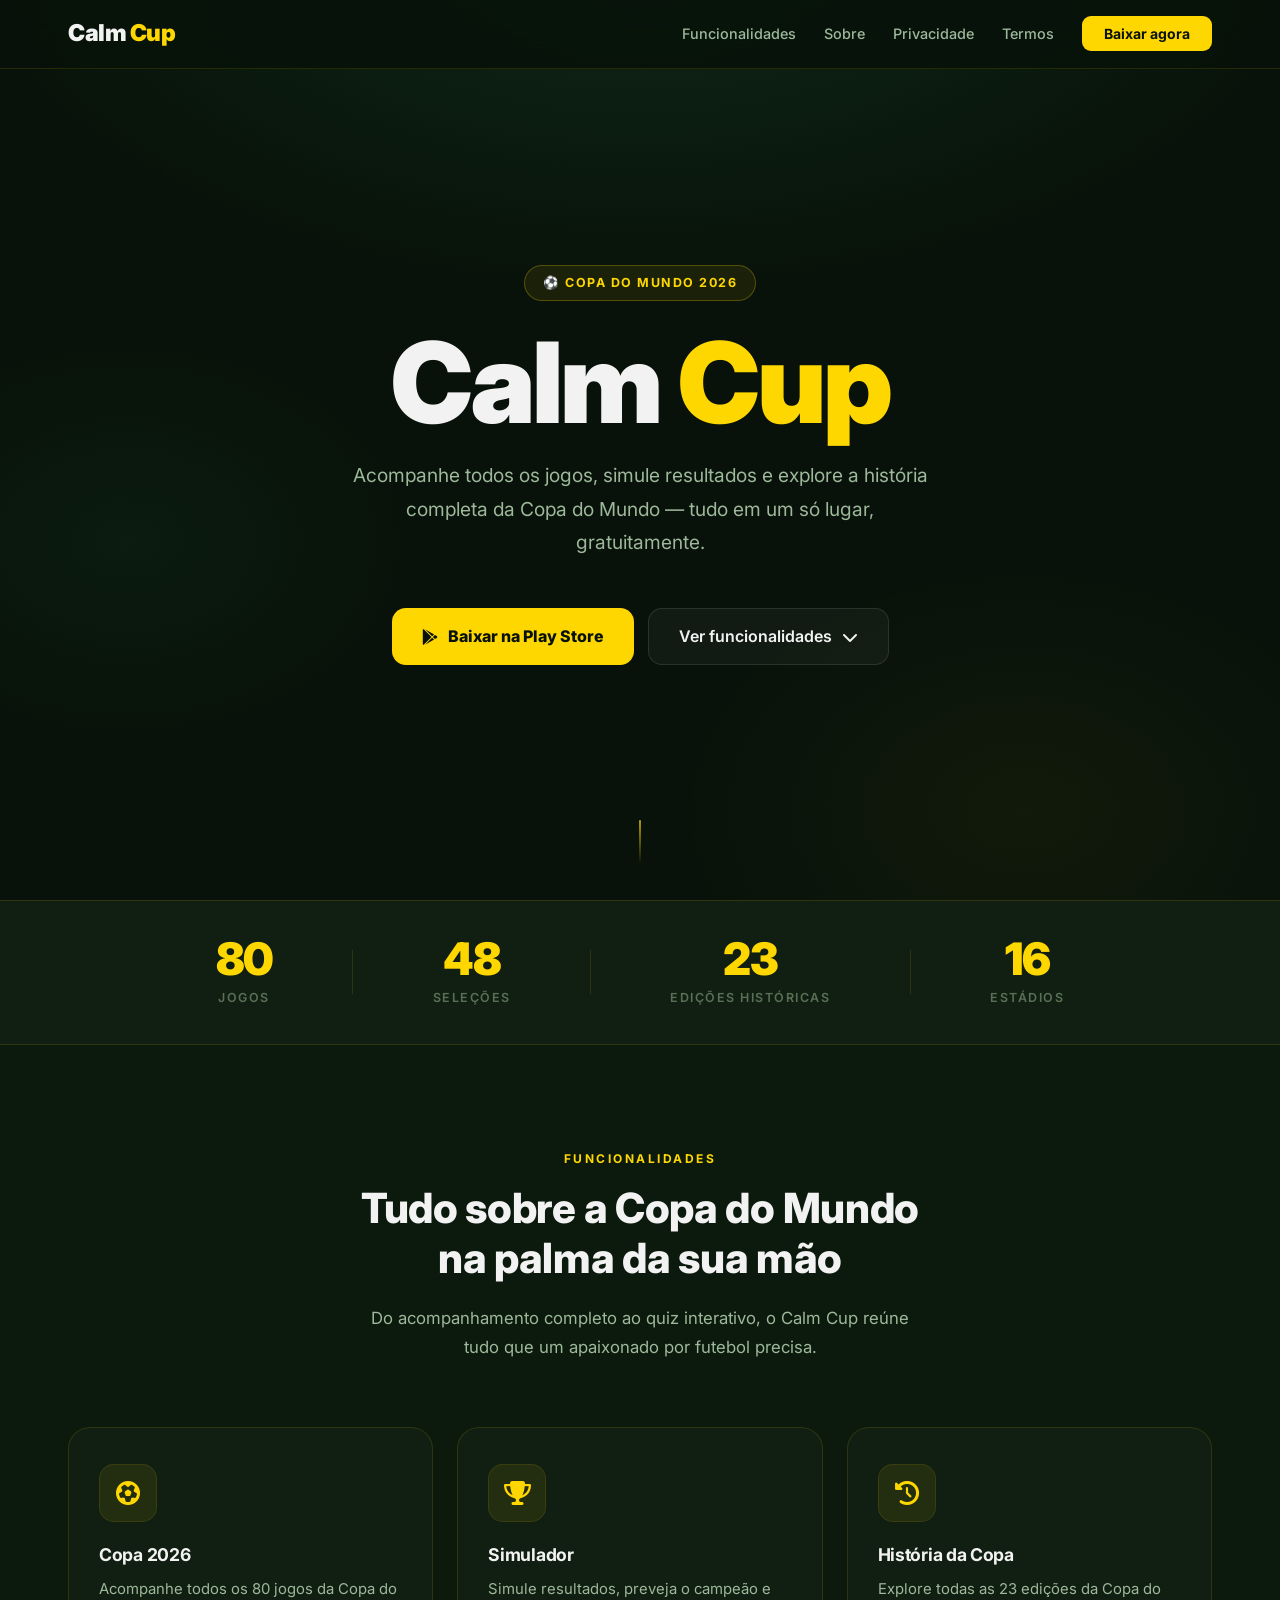
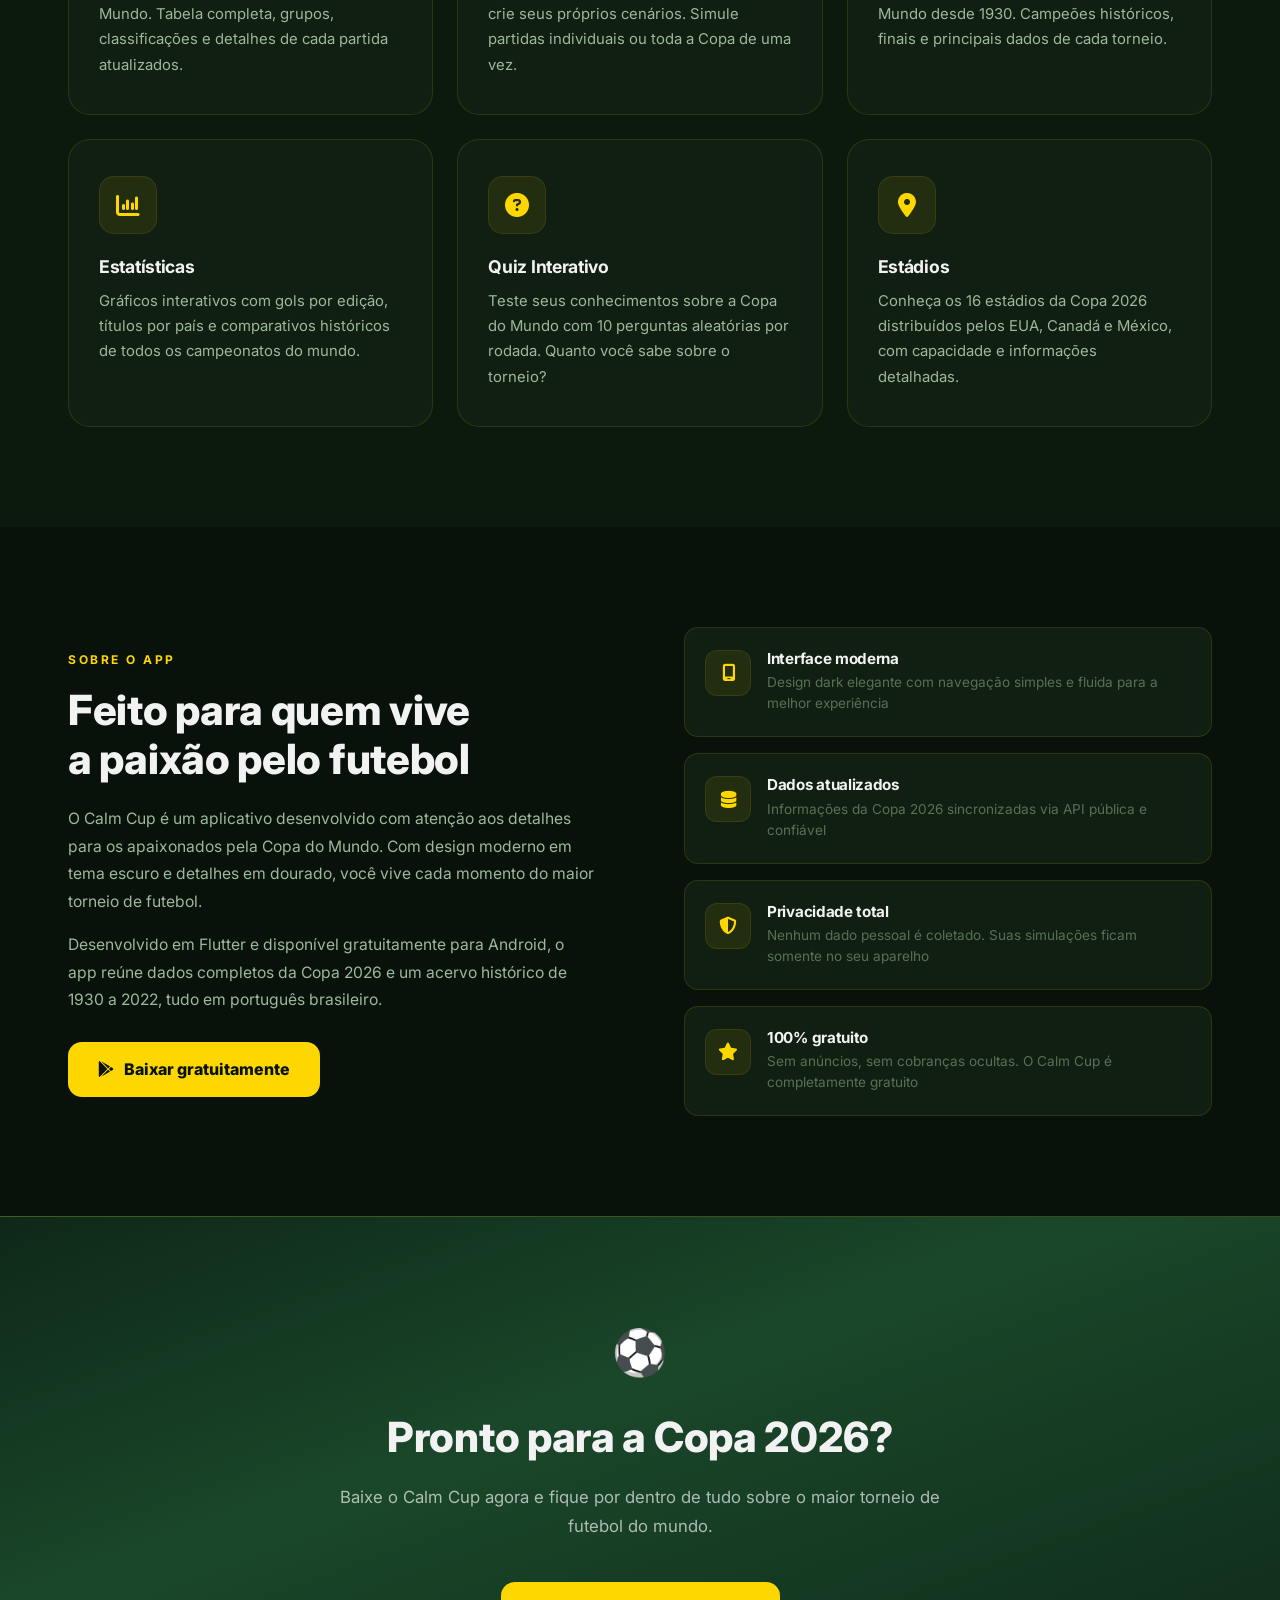
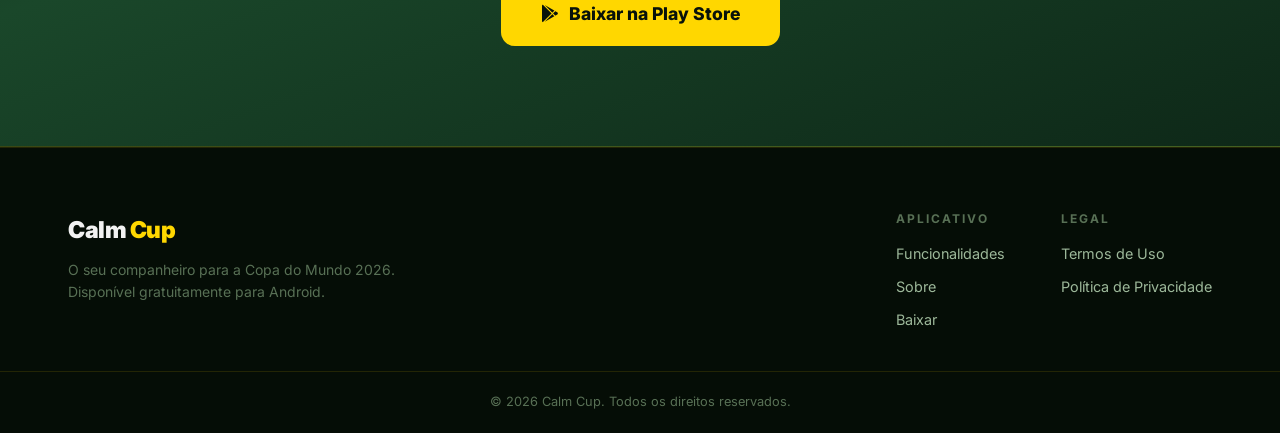
==== index.html @ 52aa408c "feat: site inicial do Calm Cup com landing page, termos de uso e politica de privacidade" ====
<!DOCTYPE html>
<html lang="pt-BR">
<head>
  <meta charset="UTF-8">
  <meta name="viewport" content="width=device-width, initial-scale=1.0">
  <meta name="description" content="Calm Cup — Acompanhe todos os jogos da Copa do Mundo 2026, simule resultados, explore a história completa e teste seus conhecimentos com o quiz interativo.">
  <meta name="keywords" content="Copa do Mundo 2026, futebol, app, simulador, estatísticas, quiz, FIFA">
  <meta name="theme-color" content="#08120a">
  <meta property="og:title" content="Calm Cup — Copa do Mundo 2026">
  <meta property="og:description" content="O app completo para acompanhar a Copa do Mundo 2026. Gratuito na Play Store.">
  <meta property="og:type" content="website">
  <title>Calm Cup — Copa do Mundo 2026</title>
  <link rel="preconnect" href="https://fonts.googleapis.com">
  <link rel="preconnect" href="https://fonts.gstatic.com" crossorigin>
  <link href="https://fonts.googleapis.com/css2?family=Inter:wght@400;500;600;700;800;900&display=swap" rel="stylesheet">
  <link rel="stylesheet" href="https://cdnjs.cloudflare.com/ajax/libs/font-awesome/6.5.1/css/all.min.css">
  <link rel="stylesheet" href="styles.css">
</head>
<body>

  <!-- NAVBAR -->
  <nav class="navbar" id="navbar">
    <div class="nav-container">
      <a href="index.html" class="nav-logo">
        <span class="logo-text">Calm <span class="gold">Cup</span></span>
      </a>
      <ul class="nav-links" id="navLinks">
        <li><a href="#funcionalidades">Funcionalidades</a></li>
        <li><a href="#sobre">Sobre</a></li>
        <li><a href="politica-de-privacidade.html">Privacidade</a></li>
        <li><a href="termos-de-uso.html">Termos</a></li>
        <li>
          <!-- Substitua SEU_LINK_PLAY_STORE pelo link real da Play Store -->
          <a href="SEU_LINK_PLAY_STORE" class="btn-nav" target="_blank" rel="noopener">
            Baixar agora
          </a>
        </li>
      </ul>
      <button class="hamburger" id="hamburger" aria-label="Abrir menu">
        <span></span><span></span><span></span>
      </button>
    </div>
  </nav>

  <!-- HERO -->
  <section class="hero">
    <div class="hero-bg"></div>
    <div class="hero-content">
      <div class="hero-badge">⚽ Copa do Mundo 2026</div>
      <h1 class="hero-title">Calm <span class="gold">Cup</span></h1>
      <p class="hero-subtitle">
        Acompanhe todos os jogos, simule resultados e explore a história
        completa da Copa do Mundo — tudo em um só lugar, gratuitamente.
      </p>
      <div class="hero-actions">
        <!-- Substitua SEU_LINK_PLAY_STORE pelo link real da Play Store -->
        <a href="SEU_LINK_PLAY_STORE" class="btn-primary" target="_blank" rel="noopener">
          <i class="fab fa-google-play"></i>
          Baixar na Play Store
        </a>
        <a href="#funcionalidades" class="btn-secondary">
          Ver funcionalidades
          <i class="fas fa-chevron-down"></i>
        </a>
      </div>
    </div>
    <div class="hero-scroll">
      <div class="scroll-indicator"></div>
    </div>
  </section>

  <!-- STATS BANNER -->
  <section class="stats-banner">
    <div class="stats-container">
      <div class="stat-item">
        <span class="stat-number">80</span>
        <span class="stat-label">Jogos</span>
      </div>
      <div class="stat-divider"></div>
      <div class="stat-item">
        <span class="stat-number">48</span>
        <span class="stat-label">Seleções</span>
      </div>
      <div class="stat-divider"></div>
      <div class="stat-item">
        <span class="stat-number">23</span>
        <span class="stat-label">Edições históricas</span>
      </div>
      <div class="stat-divider"></div>
      <div class="stat-item">
        <span class="stat-number">16</span>
        <span class="stat-label">Estádios</span>
      </div>
    </div>
  </section>

  <!-- FUNCIONALIDADES -->
  <section class="features" id="funcionalidades">
    <div class="section-container">
      <div class="section-header">
        <span class="section-tag">Funcionalidades</span>
        <h2 class="section-title">Tudo sobre a Copa do Mundo<br>na palma da sua mão</h2>
        <p class="section-desc">
          Do acompanhamento completo ao quiz interativo, o Calm Cup reúne
          tudo que um apaixonado por futebol precisa.
        </p>
      </div>
      <div class="features-grid">

        <div class="feature-card">
          <div class="feature-icon"><i class="fas fa-futbol"></i></div>
          <h3>Copa 2026</h3>
          <p>Acompanhe todos os 80 jogos da Copa do Mundo. Tabela completa, grupos, classificações e detalhes de cada partida atualizados.</p>
        </div>

        <div class="feature-card">
          <div class="feature-icon"><i class="fas fa-trophy"></i></div>
          <h3>Simulador</h3>
          <p>Simule resultados, preveja o campeão e crie seus próprios cenários. Simule partidas individuais ou toda a Copa de uma vez.</p>
        </div>

        <div class="feature-card">
          <div class="feature-icon"><i class="fas fa-clock-rotate-left"></i></div>
          <h3>História da Copa</h3>
          <p>Explore todas as 23 edições da Copa do Mundo desde 1930. Campeões históricos, finais e principais dados de cada torneio.</p>
        </div>

        <div class="feature-card">
          <div class="feature-icon"><i class="fas fa-chart-column"></i></div>
          <h3>Estatísticas</h3>
          <p>Gráficos interativos com gols por edição, títulos por país e comparativos históricos de todos os campeonatos do mundo.</p>
        </div>

        <div class="feature-card">
          <div class="feature-icon"><i class="fas fa-circle-question"></i></div>
          <h3>Quiz Interativo</h3>
          <p>Teste seus conhecimentos sobre a Copa do Mundo com 10 perguntas aleatórias por rodada. Quanto você sabe sobre o torneio?</p>
        </div>

        <div class="feature-card">
          <div class="feature-icon"><i class="fas fa-location-dot"></i></div>
          <h3>Estádios</h3>
          <p>Conheça os 16 estádios da Copa 2026 distribuídos pelos EUA, Canadá e México, com capacidade e informações detalhadas.</p>
        </div>

      </div>
    </div>
  </section>

  <!-- SOBRE -->
  <section class="about" id="sobre">
    <div class="section-container">
      <div class="about-grid">
        <div class="about-content">
          <span class="section-tag">Sobre o app</span>
          <h2 class="section-title">Feito para quem vive<br>a paixão pelo futebol</h2>
          <p>
            O Calm Cup é um aplicativo desenvolvido com atenção aos detalhes para
            os apaixonados pela Copa do Mundo. Com design moderno em tema escuro e
            detalhes em dourado, você vive cada momento do maior torneio de futebol.
          </p>
          <p>
            Desenvolvido em Flutter e disponível gratuitamente para Android, o app
            reúne dados completos da Copa 2026 e um acervo histórico de 1930 a 2022,
            tudo em português brasileiro.
          </p>
          <!-- Substitua SEU_LINK_PLAY_STORE pelo link real da Play Store -->
          <a href="SEU_LINK_PLAY_STORE" class="btn-primary" target="_blank" rel="noopener" style="margin-top:12px;">
            <i class="fab fa-google-play"></i>
            Baixar gratuitamente
          </a>
        </div>
        <div class="about-highlights">
          <div class="highlight-item">
            <div class="highlight-icon"><i class="fas fa-mobile-screen"></i></div>
            <div>
              <h4>Interface moderna</h4>
              <p>Design dark elegante com navegação simples e fluida para a melhor experiência</p>
            </div>
          </div>
          <div class="highlight-item">
            <div class="highlight-icon"><i class="fas fa-database"></i></div>
            <div>
              <h4>Dados atualizados</h4>
              <p>Informações da Copa 2026 sincronizadas via API pública e confiável</p>
            </div>
          </div>
          <div class="highlight-item">
            <div class="highlight-icon"><i class="fas fa-shield-halved"></i></div>
            <div>
              <h4>Privacidade total</h4>
              <p>Nenhum dado pessoal é coletado. Suas simulações ficam somente no seu aparelho</p>
            </div>
          </div>
          <div class="highlight-item">
            <div class="highlight-icon"><i class="fas fa-star"></i></div>
            <div>
              <h4>100% gratuito</h4>
              <p>Sem anúncios, sem cobranças ocultas. O Calm Cup é completamente gratuito</p>
            </div>
          </div>
        </div>
      </div>
    </div>
  </section>

  <!-- CTA -->
  <section class="cta">
    <div class="cta-container">
      <span class="cta-badge">⚽</span>
      <h2>Pronto para a Copa 2026?</h2>
      <p>
        Baixe o Calm Cup agora e fique por dentro de tudo sobre
        o maior torneio de futebol do mundo.
      </p>
      <!-- Substitua SEU_LINK_PLAY_STORE pelo link real da Play Store -->
      <a href="SEU_LINK_PLAY_STORE" class="btn-primary btn-large" target="_blank" rel="noopener">
        <i class="fab fa-google-play"></i>
        Baixar na Play Store
      </a>
    </div>
  </section>

  <!-- FOOTER -->
  <footer class="footer">
    <div class="footer-container">
      <div class="footer-brand">
        <span class="logo-text">Calm <span class="gold">Cup</span></span>
        <p>O seu companheiro para a Copa do Mundo 2026.<br>Disponível gratuitamente para Android.</p>
      </div>
      <div class="footer-links">
        <div class="footer-col">
          <h4>Aplicativo</h4>
          <a href="#funcionalidades">Funcionalidades</a>
          <a href="#sobre">Sobre</a>
          <!-- Substitua SEU_LINK_PLAY_STORE pelo link real da Play Store -->
          <a href="SEU_LINK_PLAY_STORE" target="_blank" rel="noopener">Baixar</a>
        </div>
        <div class="footer-col">
          <h4>Legal</h4>
          <a href="termos-de-uso.html">Termos de Uso</a>
          <a href="politica-de-privacidade.html">Política de Privacidade</a>
        </div>
      </div>
    </div>
    <div class="footer-bottom">
      <p>&copy; 2026 Calm Cup. Todos os direitos reservados.</p>
    </div>
  </footer>

  <script>
    const navbar = document.getElementById('navbar');
    const hamburger = document.getElementById('hamburger');
    const navLinks = document.getElementById('navLinks');

    window.addEventListener('scroll', () => {
      navbar.classList.toggle('scrolled', window.scrollY > 40);
    });

    hamburger.addEventListener('click', () => {
      navLinks.classList.toggle('open');
      hamburger.classList.toggle('open');
    });

    navLinks.querySelectorAll('a').forEach(link => {
      link.addEventListener('click', () => {
        navLinks.classList.remove('open');
        hamburger.classList.remove('open');
      });
    });
  </script>
</body>
</html>
---- styles.css ----
:root {
  --bg-primary: #08120a;
  --bg-secondary: #0c1a0d;
  --bg-card: #111f12;
  --bg-card-hover: #172519;
  --gold: #FFD700;
  --gold-light: #FFE84D;
  --gold-dark: #C9AA00;
  --green-dark: #1A472A;
  --text-primary: #F2F2F2;
  --text-secondary: #9DB89A;
  --text-muted: #587055;
  --border: rgba(255, 215, 0, 0.12);
  --border-hover: rgba(255, 215, 0, 0.35);
  --shadow: 0 4px 32px rgba(0, 0, 0, 0.5);
  --shadow-gold: 0 0 32px rgba(255, 215, 0, 0.12);
  --radius: 14px;
  --radius-lg: 22px;
  --transition: all 0.28s ease;
}

*, *::before, *::after {
  margin: 0;
  padding: 0;
  box-sizing: border-box;
}

html {
  scroll-behavior: smooth;
}

body {
  font-family: 'Inter', -apple-system, BlinkMacSystemFont, 'Segoe UI', sans-serif;
  background-color: var(--bg-primary);
  color: var(--text-primary);
  line-height: 1.6;
  overflow-x: hidden;
  -webkit-font-smoothing: antialiased;
}

h1, h2, h3, h4 {
  line-height: 1.2;
  letter-spacing: -0.3px;
}

.gold { color: var(--gold); }

/* ─── NAVBAR ─────────────────────────────────── */
.navbar {
  position: fixed;
  top: 0; left: 0; right: 0;
  z-index: 1000;
  background: rgba(8, 18, 10, 0.85);
  backdrop-filter: blur(24px);
  -webkit-backdrop-filter: blur(24px);
  border-bottom: 1px solid var(--border);
  transition: var(--transition);
}

.navbar.scrolled {
  background: rgba(8, 18, 10, 0.97);
  box-shadow: 0 4px 32px rgba(0,0,0,0.4);
}

.nav-container {
  max-width: 1200px;
  margin: 0 auto;
  padding: 0 28px;
  display: flex;
  align-items: center;
  justify-content: space-between;
  height: 68px;
}

.nav-logo { text-decoration: none; }

.logo-text {
  font-size: 1.45rem;
  font-weight: 900;
  color: var(--text-primary);
  letter-spacing: -0.5px;
}

.nav-links {
  display: flex;
  align-items: center;
  gap: 28px;
  list-style: none;
}

.nav-links a {
  text-decoration: none;
  color: var(--text-secondary);
  font-weight: 500;
  font-size: 0.9rem;
  transition: var(--transition);
}

.nav-links a:hover { color: var(--gold); }

.btn-nav {
  background: var(--gold) !important;
  color: #08120a !important;
  padding: 9px 22px;
  border-radius: 9px;
  font-weight: 700 !important;
  font-size: 0.875rem !important;
  transition: var(--transition) !important;
  white-space: nowrap;
}

.btn-nav:hover {
  background: var(--gold-light) !important;
  color: #08120a !important;
  transform: translateY(-1px);
  box-shadow: 0 4px 18px rgba(255, 215, 0, 0.3);
}

.hamburger {
  display: none;
  flex-direction: column;
  gap: 5px;
  background: none;
  border: none;
  cursor: pointer;
  padding: 6px;
  z-index: 1001;
}

.hamburger span {
  display: block;
  width: 24px;
  height: 2px;
  background: var(--text-primary);
  border-radius: 2px;
  transition: var(--transition);
  transform-origin: center;
}

.hamburger.open span:nth-child(1) { transform: translateY(7px) rotate(45deg); }
.hamburger.open span:nth-child(2) { opacity: 0; transform: scaleX(0); }
.hamburger.open span:nth-child(3) { transform: translateY(-7px) rotate(-45deg); }

/* ─── HERO ───────────────────────────────────── */
.hero {
  min-height: 100vh;
  display: flex;
  align-items: center;
  justify-content: center;
  position: relative;
  overflow: hidden;
  padding: 110px 24px 80px;
}

.hero-bg {
  position: absolute;
  inset: 0;
  background:
    radial-gradient(ellipse 90% 70% at 50% -10%, rgba(26,71,42,0.45) 0%, transparent 60%),
    radial-gradient(ellipse 50% 50% at 80% 90%, rgba(255,215,0,0.04) 0%, transparent 55%),
    radial-gradient(ellipse 40% 40% at 10% 60%, rgba(26,71,42,0.18) 0%, transparent 55%);
}

.hero-bg::after {
  content: '';
  position: absolute;
  inset: 0;
  background-image:
    radial-gradient(circle, rgba(255,215,0,0.025) 1px, transparent 1px);
  background-size: 48px 48px;
}

.hero-content {
  position: relative;
  text-align: center;
  max-width: 820px;
  z-index: 1;
}

.hero-badge {
  display: inline-block;
  background: rgba(255, 215, 0, 0.08);
  border: 1px solid rgba(255, 215, 0, 0.25);
  color: var(--gold);
  font-size: 0.78rem;
  font-weight: 700;
  padding: 7px 18px;
  border-radius: 100px;
  margin-bottom: 28px;
  letter-spacing: 1.5px;
  text-transform: uppercase;
}

.hero-title {
  font-size: clamp(3.8rem, 12vw, 7rem);
  font-weight: 900;
  letter-spacing: -3px;
  margin-bottom: 24px;
  line-height: 0.95;
}

.hero-subtitle {
  font-size: clamp(1rem, 2.5vw, 1.2rem);
  color: var(--text-secondary);
  margin-bottom: 48px;
  max-width: 580px;
  margin-left: auto;
  margin-right: auto;
  font-weight: 400;
  line-height: 1.75;
}

.hero-actions {
  display: flex;
  gap: 14px;
  justify-content: center;
  flex-wrap: wrap;
}

.hero-scroll {
  position: absolute;
  bottom: 36px;
  left: 50%;
  transform: translateX(-50%);
  z-index: 1;
}

.scroll-indicator {
  width: 2px;
  height: 44px;
  background: linear-gradient(to bottom, rgba(255,215,0,0.7), transparent);
  margin: 0 auto;
  border-radius: 2px;
  animation: scrollPulse 2.2s ease-in-out infinite;
}

@keyframes scrollPulse {
  0%, 100% { opacity: 0.2; transform: scaleY(0.8); }
  50% { opacity: 1; transform: scaleY(1); }
}

/* ─── BUTTONS ────────────────────────────────── */
.btn-primary {
  display: inline-flex;
  align-items: center;
  gap: 10px;
  background: var(--gold);
  color: #08120a;
  padding: 15px 30px;
  border-radius: var(--radius);
  font-weight: 800;
  font-size: 1rem;
  text-decoration: none;
  transition: var(--transition);
  white-space: nowrap;
}

.btn-primary:hover {
  background: var(--gold-light);
  transform: translateY(-2px);
  box-shadow: 0 8px 36px rgba(255, 215, 0, 0.28);
}

.btn-primary.btn-large {
  padding: 18px 40px;
  font-size: 1.1rem;
}

.btn-secondary {
  display: inline-flex;
  align-items: center;
  gap: 10px;
  background: rgba(255,255,255,0.04);
  color: var(--text-primary);
  padding: 15px 30px;
  border-radius: var(--radius);
  font-weight: 600;
  font-size: 1rem;
  text-decoration: none;
  transition: var(--transition);
  border: 1px solid rgba(255,255,255,0.1);
}

.btn-secondary:hover {
  border-color: var(--border-hover);
  background: rgba(255, 215, 0, 0.05);
  transform: translateY(-2px);
}

/* ─── STATS BANNER ────────────────────────────── */
.stats-banner {
  background: var(--bg-card);
  border-top: 1px solid var(--border);
  border-bottom: 1px solid var(--border);
  padding: 36px 24px;
}

.stats-container {
  max-width: 900px;
  margin: 0 auto;
  display: flex;
  align-items: center;
  justify-content: space-around;
  flex-wrap: wrap;
  gap: 28px;
}

.stat-item { text-align: center; }

.stat-number {
  display: block;
  font-size: 2.8rem;
  font-weight: 900;
  color: var(--gold);
  line-height: 1;
  letter-spacing: -1.5px;
}

.stat-label {
  font-size: 0.78rem;
  color: var(--text-muted);
  font-weight: 600;
  text-transform: uppercase;
  letter-spacing: 1.5px;
  margin-top: 6px;
  display: block;
}

.stat-divider {
  width: 1px;
  height: 44px;
  background: var(--border);
  flex-shrink: 0;
}

/* ─── SECTIONS ───────────────────────────────── */
.section-container {
  max-width: 1200px;
  margin: 0 auto;
  padding: 100px 28px;
}

.section-header {
  text-align: center;
  margin-bottom: 64px;
}

.section-tag {
  display: inline-block;
  color: var(--gold);
  font-size: 0.75rem;
  font-weight: 700;
  text-transform: uppercase;
  letter-spacing: 2.5px;
  margin-bottom: 16px;
}

.section-title {
  font-size: clamp(1.8rem, 4vw, 2.6rem);
  font-weight: 800;
  margin-bottom: 20px;
}

.section-desc {
  color: var(--text-secondary);
  font-size: 1.05rem;
  max-width: 540px;
  margin: 0 auto;
  line-height: 1.75;
}

/* ─── FEATURES ───────────────────────────────── */
.features { background: var(--bg-secondary); }

.features-grid {
  display: grid;
  grid-template-columns: repeat(3, 1fr);
  gap: 24px;
}

.feature-card {
  background: var(--bg-card);
  border: 1px solid var(--border);
  border-radius: var(--radius-lg);
  padding: 36px 30px;
  transition: var(--transition);
  position: relative;
  overflow: hidden;
}

.feature-card::after {
  content: '';
  position: absolute;
  top: 0; left: 0; right: 0;
  height: 2px;
  background: linear-gradient(90deg, transparent, var(--gold), transparent);
  opacity: 0;
  transition: var(--transition);
}

.feature-card:hover {
  border-color: var(--border-hover);
  transform: translateY(-5px);
  box-shadow: var(--shadow-gold), var(--shadow);
  background: var(--bg-card-hover);
}

.feature-card:hover::after { opacity: 1; }

.feature-icon {
  width: 58px;
  height: 58px;
  background: rgba(255, 215, 0, 0.08);
  border-radius: 15px;
  display: flex;
  align-items: center;
  justify-content: center;
  margin-bottom: 22px;
  font-size: 1.5rem;
  color: var(--gold);
  transition: var(--transition);
  border: 1px solid rgba(255,215,0,0.1);
}

.feature-card:hover .feature-icon {
  background: rgba(255, 215, 0, 0.14);
}

.feature-card h3 {
  font-size: 1.1rem;
  font-weight: 700;
  margin-bottom: 12px;
}

.feature-card p {
  color: var(--text-secondary);
  font-size: 0.93rem;
  line-height: 1.7;
}

/* ─── ABOUT ──────────────────────────────────── */
.about { background: var(--bg-primary); }

.about-grid {
  display: grid;
  grid-template-columns: 1fr 1fr;
  gap: 88px;
  align-items: center;
}

.about-content .section-title { text-align: left; }

.about-content p {
  color: var(--text-secondary);
  line-height: 1.75;
  margin-bottom: 16px;
  font-size: 0.98rem;
}

.about-highlights {
  display: flex;
  flex-direction: column;
  gap: 16px;
}

.highlight-item {
  display: flex;
  align-items: flex-start;
  gap: 16px;
  padding: 22px 20px;
  background: var(--bg-card);
  border: 1px solid var(--border);
  border-radius: var(--radius);
  transition: var(--transition);
}

.highlight-item:hover {
  border-color: var(--border-hover);
  box-shadow: var(--shadow-gold);
}

.highlight-icon {
  width: 46px;
  height: 46px;
  background: rgba(255, 215, 0, 0.08);
  border-radius: 12px;
  display: flex;
  align-items: center;
  justify-content: center;
  color: var(--gold);
  font-size: 1.1rem;
  flex-shrink: 0;
  border: 1px solid rgba(255,215,0,0.1);
}

.highlight-item h4 {
  font-size: 0.95rem;
  font-weight: 700;
  margin-bottom: 4px;
}

.highlight-item p {
  font-size: 0.85rem;
  color: var(--text-muted);
  line-height: 1.55;
}

/* ─── CTA ────────────────────────────────────── */
.cta {
  background: linear-gradient(160deg, #0e2818 0%, #1A472A 40%, #0e2818 100%);
  border-top: 1px solid rgba(255, 215, 0, 0.18);
  border-bottom: 1px solid rgba(255, 215, 0, 0.18);
}

.cta-container {
  max-width: 680px;
  margin: 0 auto;
  padding: 100px 28px;
  text-align: center;
}

.cta-badge {
  font-size: 2.8rem;
  margin-bottom: 24px;
  display: block;
}

.cta h2 {
  font-size: clamp(1.8rem, 4vw, 2.6rem);
  font-weight: 800;
  margin-bottom: 20px;
}

.cta p {
  color: rgba(255,255,255,0.65);
  font-size: 1.05rem;
  margin-bottom: 40px;
  line-height: 1.75;
}

/* ─── FOOTER ─────────────────────────────────── */
.footer {
  background: #050d06;
  border-top: 1px solid var(--border);
}

.footer-container {
  max-width: 1200px;
  margin: 0 auto;
  padding: 64px 28px 40px;
  display: grid;
  grid-template-columns: 1.5fr 1fr;
  gap: 64px;
  align-items: start;
}

.footer-brand p {
  color: var(--text-muted);
  font-size: 0.875rem;
  margin-top: 10px;
  line-height: 1.6;
}

.footer-links {
  display: flex;
  gap: 56px;
  justify-content: flex-end;
}

.footer-col {
  display: flex;
  flex-direction: column;
  gap: 10px;
}

.footer-col h4 {
  font-size: 0.75rem;
  font-weight: 700;
  text-transform: uppercase;
  letter-spacing: 2px;
  color: var(--text-muted);
  margin-bottom: 6px;
}

.footer-col a {
  color: var(--text-secondary);
  text-decoration: none;
  font-size: 0.9rem;
  transition: var(--transition);
}

.footer-col a:hover { color: var(--gold); }

.footer-bottom {
  border-top: 1px solid var(--border);
  padding: 20px 28px;
  text-align: center;
}

.footer-bottom p {
  color: var(--text-muted);
  font-size: 0.8rem;
}

/* ─── LEGAL PAGES ────────────────────────────── */
.legal-hero {
  padding: 140px 28px 56px;
  text-align: center;
  background:
    radial-gradient(ellipse 80% 60% at 50% -10%, rgba(26,71,42,0.3) 0%, transparent 60%);
  border-bottom: 1px solid var(--border);
}

.legal-hero .section-tag { margin-bottom: 12px; }

.legal-hero h1 {
  font-size: clamp(2rem, 5vw, 3rem);
  font-weight: 900;
  letter-spacing: -1px;
  margin-bottom: 12px;
}

.update-date {
  color: var(--text-muted);
  font-size: 0.85rem;
}

.legal-content {
  max-width: 780px;
  margin: 0 auto;
  padding: 64px 28px 100px;
}

.legal-content h2 {
  font-size: 1.15rem;
  font-weight: 700;
  color: var(--gold);
  margin-top: 48px;
  margin-bottom: 16px;
  padding-bottom: 10px;
  border-bottom: 1px solid var(--border);
  display: flex;
  align-items: center;
  gap: 10px;
}

.legal-content h2 i {
  font-size: 0.95rem;
  opacity: 0.8;
}

.legal-content p {
  color: var(--text-secondary);
  line-height: 1.85;
  margin-bottom: 16px;
  font-size: 0.97rem;
}

.legal-content ul, .legal-content ol {
  color: var(--text-secondary);
  padding-left: 24px;
  margin-bottom: 16px;
  line-height: 1.85;
}

.legal-content li { margin-bottom: 8px; font-size: 0.97rem; }

.legal-content strong { color: var(--text-primary); font-weight: 600; }

.legal-content a { color: var(--gold); text-decoration: none; }
.legal-content a:hover { text-decoration: underline; }

.legal-highlight {
  background: rgba(255, 215, 0, 0.04);
  border: 1px solid var(--border);
  border-left: 3px solid var(--gold);
  border-radius: 0 var(--radius) var(--radius) 0;
  padding: 20px 24px;
  margin: 28px 0;
}

.legal-highlight p {
  margin: 0;
  color: var(--text-primary);
  font-size: 0.95rem;
}

.legal-toc {
  background: var(--bg-card);
  border: 1px solid var(--border);
  border-radius: var(--radius);
  padding: 28px 32px;
  margin-bottom: 48px;
}

.legal-toc h3 {
  font-size: 0.85rem;
  font-weight: 700;
  text-transform: uppercase;
  letter-spacing: 1.5px;
  color: var(--text-muted);
  margin-bottom: 16px;
}

.legal-toc ol {
  margin: 0;
  padding-left: 20px;
}

.legal-toc li {
  margin-bottom: 6px;
  font-size: 0.9rem;
}

.legal-toc a {
  color: var(--text-secondary);
  text-decoration: none;
  transition: var(--transition);
}

.legal-toc a:hover { color: var(--gold); }

/* ─── RESPONSIVE ─────────────────────────────── */
@media (max-width: 960px) {
  .features-grid {
    grid-template-columns: repeat(2, 1fr);
  }
  .about-grid {
    grid-template-columns: 1fr;
    gap: 56px;
  }
  .about-content .section-title { text-align: center; }
  .about-content { text-align: center; }
}

@media (max-width: 768px) {
  .nav-links {
    display: none;
    position: absolute;
    top: 68px;
    left: 0; right: 0;
    background: rgba(8, 18, 10, 0.98);
    backdrop-filter: blur(24px);
    flex-direction: column;
    align-items: stretch;
    padding: 20px 24px 28px;
    gap: 4px;
    border-bottom: 1px solid var(--border);
  }
  .nav-links.open { display: flex; }
  .nav-links li { width: 100%; }
  .nav-links a {
    display: block;
    padding: 12px 0;
    font-size: 1rem;
    border-bottom: 1px solid rgba(255,255,255,0.04);
  }
  .btn-nav {
    display: block;
    text-align: center;
    margin-top: 8px;
    padding: 12px !important;
  }
  .hamburger { display: flex; }
  .features-grid { grid-template-columns: 1fr; }
  .footer-container { grid-template-columns: 1fr; gap: 40px; }
  .footer-links { justify-content: flex-start; }
  .stat-divider { display: none; }
  .stats-container { gap: 32px; }
  .section-container { padding: 72px 20px; }
}

@media (max-width: 520px) {
  .hero-actions { flex-direction: column; align-items: center; }
  .btn-primary, .btn-secondary {
    width: 100%;
    max-width: 300px;
    justify-content: center;
  }
  .footer-links { flex-direction: column; gap: 28px; }
  .hero-title { letter-spacing: -2px; }
}
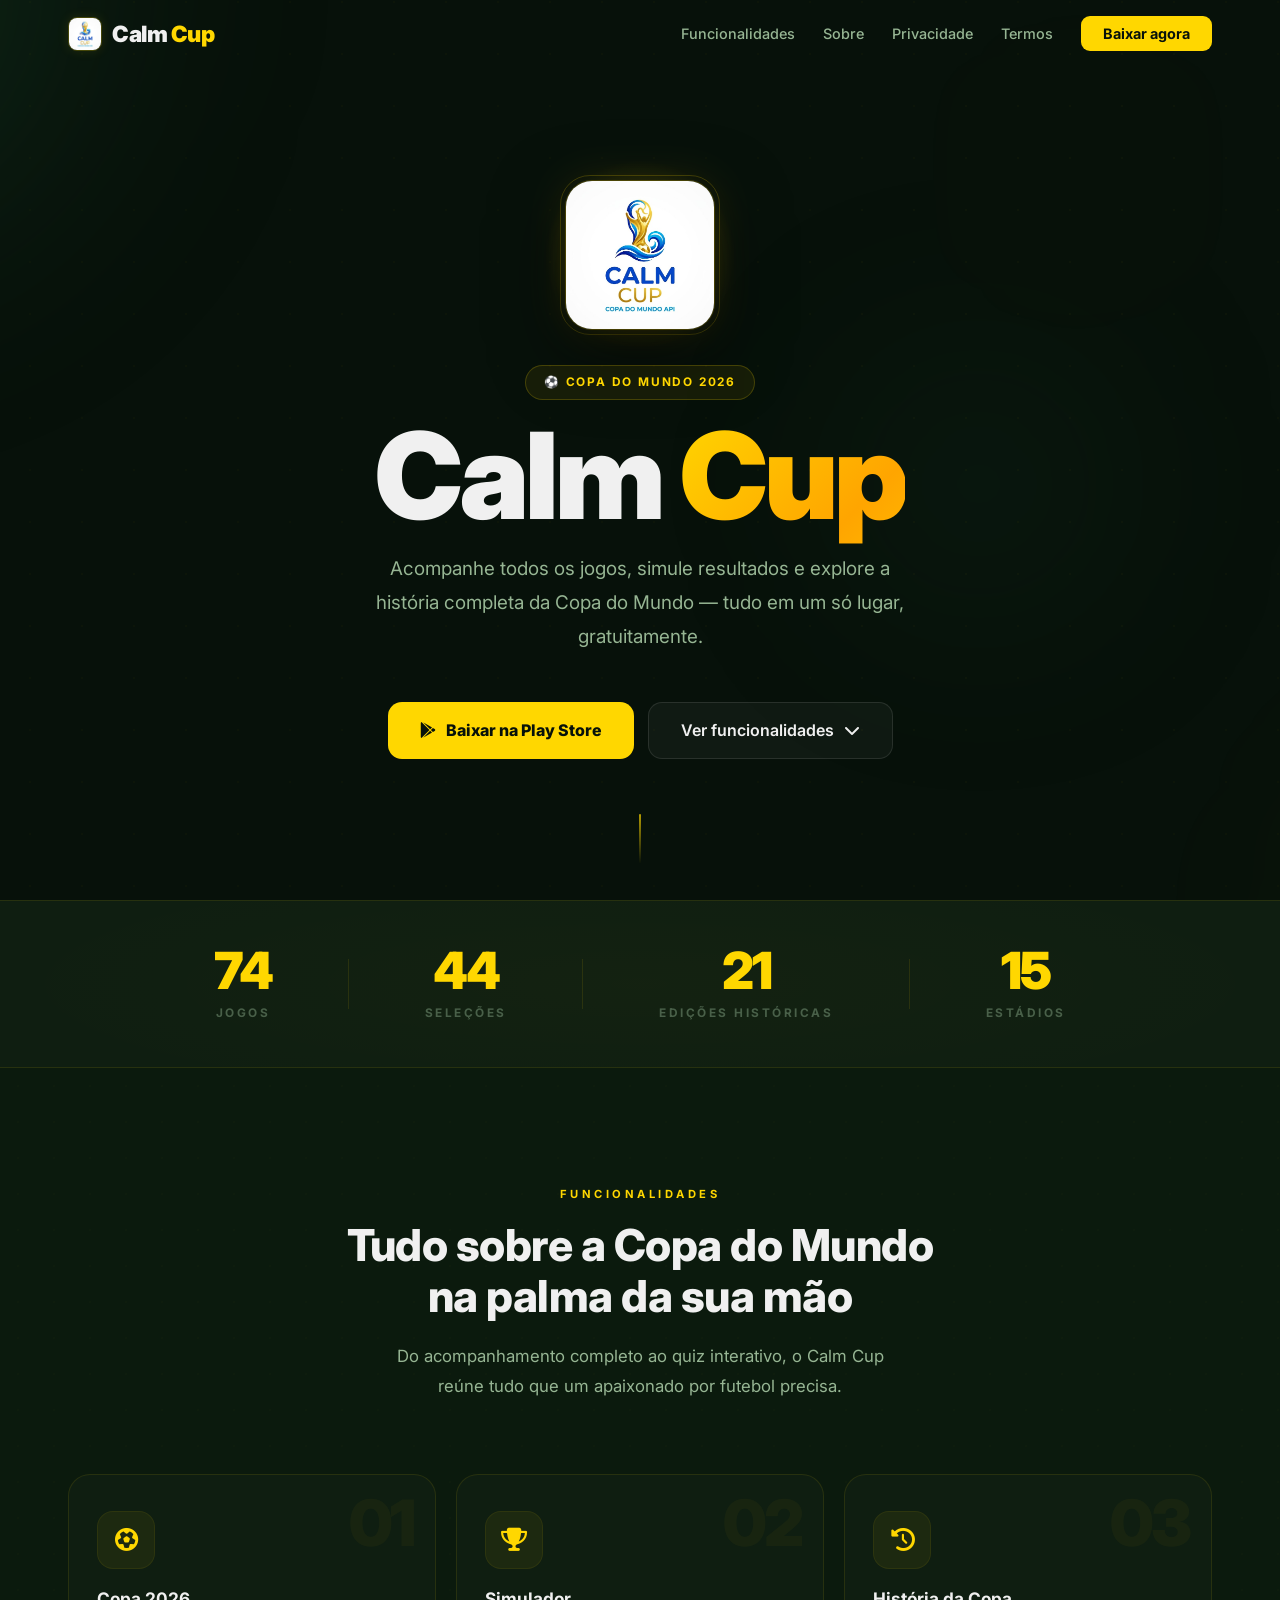
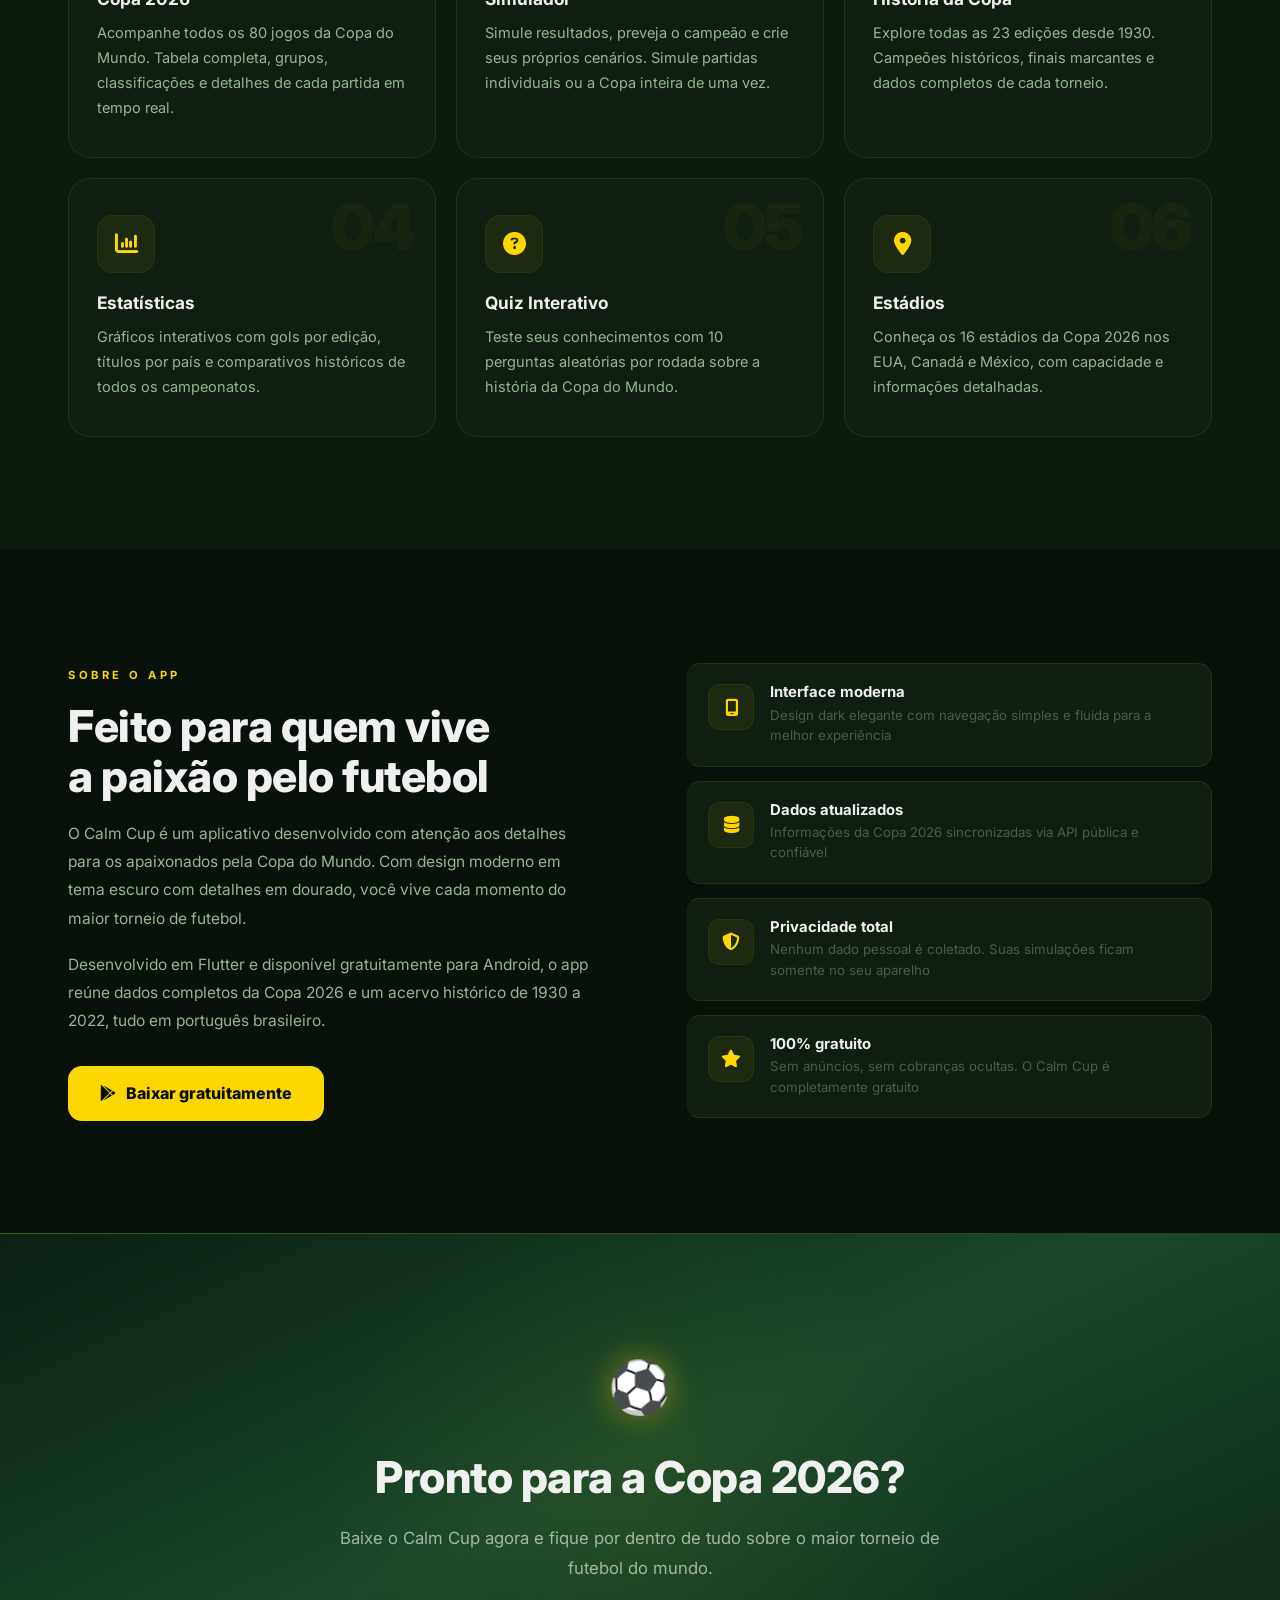
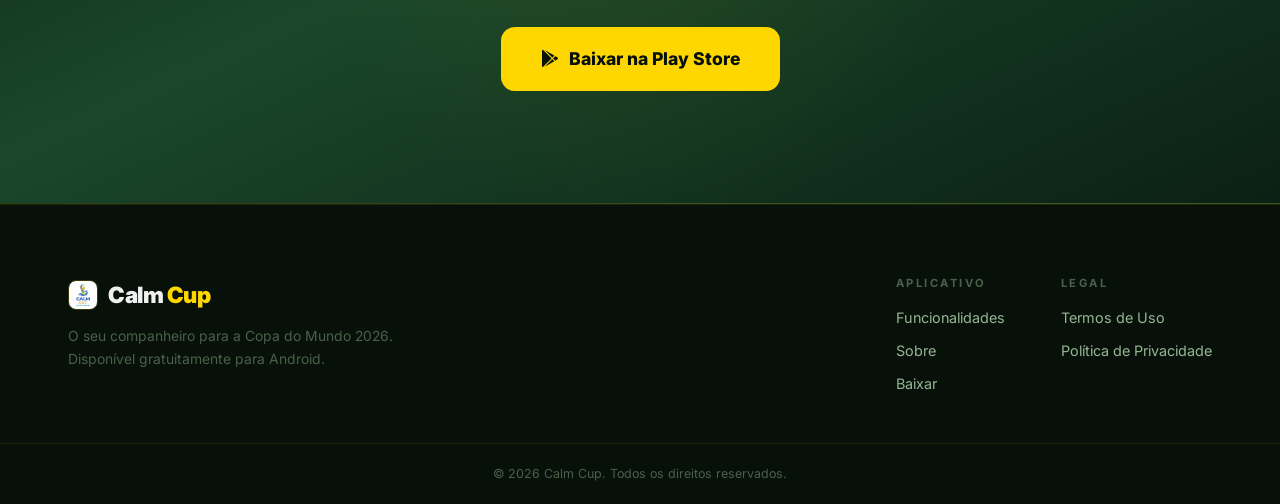
==== commit f7b2e205: "feat: adiciona logo do app, scrollytelling e redesign elegante" ====
--- a/index.html
+++ b/index.html
@@ -4,8 +4,8 @@
   <meta charset="UTF-8">
   <meta name="viewport" content="width=device-width, initial-scale=1.0">
   <meta name="description" content="Calm Cup — Acompanhe todos os jogos da Copa do Mundo 2026, simule resultados, explore a história completa e teste seus conhecimentos com o quiz interativo.">
-  <meta name="keywords" content="Copa do Mundo 2026, futebol, app, simulador, estatísticas, quiz, FIFA">
-  <meta name="theme-color" content="#08120a">
+  <meta name="keywords" content="Copa do Mundo 2026, futebol, app, simulador, estatísticas, quiz, FIFA, Android">
+  <meta name="theme-color" content="#07110a">
   <meta property="og:title" content="Calm Cup — Copa do Mundo 2026">
   <meta property="og:description" content="O app completo para acompanhar a Copa do Mundo 2026. Gratuito na Play Store.">
   <meta property="og:type" content="website">
@@ -18,10 +18,19 @@
 </head>
 <body>
 
+  <!-- SCROLL PROGRESS -->
+  <div class="progress-bar" id="progressBar"></div>
+
+  <!-- BACK TO TOP -->
+  <button class="back-to-top" id="backToTop" aria-label="Voltar ao topo">
+    <i class="fas fa-chevron-up"></i>
+  </button>
+
   <!-- NAVBAR -->
   <nav class="navbar" id="navbar">
     <div class="nav-container">
       <a href="index.html" class="nav-logo">
+        <img src="logo.jpg" alt="Calm Cup" class="nav-logo-img">
         <span class="logo-text">Calm <span class="gold">Cup</span></span>
       </a>
       <ul class="nav-links" id="navLinks">
@@ -30,10 +39,8 @@
         <li><a href="politica-de-privacidade.html">Privacidade</a></li>
         <li><a href="termos-de-uso.html">Termos</a></li>
         <li>
-          <!-- Substitua SEU_LINK_PLAY_STORE pelo link real da Play Store -->
-          <a href="SEU_LINK_PLAY_STORE" class="btn-nav" target="_blank" rel="noopener">
-            Baixar agora
-          </a>
+          <!-- Substitua SEU_LINK_PLAY_STORE pelo link real -->
+          <a href="SEU_LINK_PLAY_STORE" class="btn-nav" target="_blank" rel="noopener">Baixar agora</a>
         </li>
       </ul>
       <button class="hamburger" id="hamburger" aria-label="Abrir menu">
@@ -42,157 +49,189 @@
     </div>
   </nav>
 
-  <!-- HERO -->
+  <!-- ═══════════ HERO ═══════════ -->
   <section class="hero">
-    <div class="hero-bg"></div>
+    <div class="hero-bg">
+      <div class="orb orb-1"></div>
+      <div class="orb orb-2"></div>
+      <div class="orb orb-3"></div>
+      <div class="orb orb-4"></div>
+    </div>
+
     <div class="hero-content">
+      <!-- Logo animada -->
+      <div class="hero-logo-wrap">
+        <div class="hero-logo-glow"></div>
+        <div class="hero-logo-ring"></div>
+        <img src="logo.jpg" alt="Calm Cup logo" class="hero-logo">
+      </div>
+
       <div class="hero-badge">⚽ Copa do Mundo 2026</div>
-      <h1 class="hero-title">Calm <span class="gold">Cup</span></h1>
+
+      <h1 class="hero-title">
+        Calm <span class="gold-gradient">Cup</span>
+      </h1>
+
       <p class="hero-subtitle">
         Acompanhe todos os jogos, simule resultados e explore a história
         completa da Copa do Mundo — tudo em um só lugar, gratuitamente.
       </p>
+
       <div class="hero-actions">
-        <!-- Substitua SEU_LINK_PLAY_STORE pelo link real da Play Store -->
+        <!-- Substitua SEU_LINK_PLAY_STORE pelo link real -->
         <a href="SEU_LINK_PLAY_STORE" class="btn-primary" target="_blank" rel="noopener">
           <i class="fab fa-google-play"></i>
           Baixar na Play Store
         </a>
         <a href="#funcionalidades" class="btn-secondary">
-          Ver funcionalidades
-          <i class="fas fa-chevron-down"></i>
+          Ver funcionalidades <i class="fas fa-chevron-down"></i>
         </a>
       </div>
     </div>
+
     <div class="hero-scroll">
       <div class="scroll-indicator"></div>
     </div>
   </section>
 
-  <!-- STATS BANNER -->
+  <!-- ═══════════ STATS ═══════════ -->
   <section class="stats-banner">
     <div class="stats-container">
-      <div class="stat-item">
-        <span class="stat-number">80</span>
+      <div class="stat-item" data-reveal data-delay="100">
+        <span class="stat-number" data-counter="80">0</span>
         <span class="stat-label">Jogos</span>
       </div>
-      <div class="stat-divider"></div>
-      <div class="stat-item">
-        <span class="stat-number">48</span>
+      <div class="stat-divider" data-reveal="fade" data-delay="150"></div>
+      <div class="stat-item" data-reveal data-delay="200">
+        <span class="stat-number" data-counter="48">0</span>
         <span class="stat-label">Seleções</span>
       </div>
-      <div class="stat-divider"></div>
-      <div class="stat-item">
-        <span class="stat-number">23</span>
+      <div class="stat-divider" data-reveal="fade" data-delay="250"></div>
+      <div class="stat-item" data-reveal data-delay="300">
+        <span class="stat-number" data-counter="23">0</span>
         <span class="stat-label">Edições históricas</span>
       </div>
-      <div class="stat-divider"></div>
-      <div class="stat-item">
-        <span class="stat-number">16</span>
+      <div class="stat-divider" data-reveal="fade" data-delay="350"></div>
+      <div class="stat-item" data-reveal data-delay="400">
+        <span class="stat-number" data-counter="16">0</span>
         <span class="stat-label">Estádios</span>
       </div>
     </div>
   </section>
 
-  <!-- FUNCIONALIDADES -->
+  <!-- ═══════════ FUNCIONALIDADES ═══════════ -->
   <section class="features" id="funcionalidades">
     <div class="section-container">
       <div class="section-header">
-        <span class="section-tag">Funcionalidades</span>
-        <h2 class="section-title">Tudo sobre a Copa do Mundo<br>na palma da sua mão</h2>
-        <p class="section-desc">
+        <span class="section-tag" data-reveal>Funcionalidades</span>
+        <h2 class="section-title" data-reveal data-delay="100">
+          Tudo sobre a Copa do Mundo<br>na palma da sua mão
+        </h2>
+        <p class="section-desc" data-reveal data-delay="200">
           Do acompanhamento completo ao quiz interativo, o Calm Cup reúne
           tudo que um apaixonado por futebol precisa.
         </p>
       </div>
+
       <div class="features-grid">
 
-        <div class="feature-card">
+        <div class="feature-card" data-reveal data-delay="100">
+          <span class="feature-number">01</span>
           <div class="feature-icon"><i class="fas fa-futbol"></i></div>
           <h3>Copa 2026</h3>
-          <p>Acompanhe todos os 80 jogos da Copa do Mundo. Tabela completa, grupos, classificações e detalhes de cada partida atualizados.</p>
-        </div>
-
-        <div class="feature-card">
+          <p>Acompanhe todos os 80 jogos da Copa do Mundo. Tabela completa, grupos, classificações e detalhes de cada partida em tempo real.</p>
+        </div>
+
+        <div class="feature-card" data-reveal data-delay="200">
+          <span class="feature-number">02</span>
           <div class="feature-icon"><i class="fas fa-trophy"></i></div>
           <h3>Simulador</h3>
-          <p>Simule resultados, preveja o campeão e crie seus próprios cenários. Simule partidas individuais ou toda a Copa de uma vez.</p>
-        </div>
-
-        <div class="feature-card">
+          <p>Simule resultados, preveja o campeão e crie seus próprios cenários. Simule partidas individuais ou a Copa inteira de uma vez.</p>
+        </div>
+
+        <div class="feature-card" data-reveal data-delay="300">
+          <span class="feature-number">03</span>
           <div class="feature-icon"><i class="fas fa-clock-rotate-left"></i></div>
           <h3>História da Copa</h3>
-          <p>Explore todas as 23 edições da Copa do Mundo desde 1930. Campeões históricos, finais e principais dados de cada torneio.</p>
-        </div>
-
-        <div class="feature-card">
+          <p>Explore todas as 23 edições desde 1930. Campeões históricos, finais marcantes e dados completos de cada torneio.</p>
+        </div>
+
+        <div class="feature-card" data-reveal data-delay="200">
+          <span class="feature-number">04</span>
           <div class="feature-icon"><i class="fas fa-chart-column"></i></div>
           <h3>Estatísticas</h3>
-          <p>Gráficos interativos com gols por edição, títulos por país e comparativos históricos de todos os campeonatos do mundo.</p>
-        </div>
-
-        <div class="feature-card">
+          <p>Gráficos interativos com gols por edição, títulos por país e comparativos históricos de todos os campeonatos.</p>
+        </div>
+
+        <div class="feature-card" data-reveal data-delay="300">
+          <span class="feature-number">05</span>
           <div class="feature-icon"><i class="fas fa-circle-question"></i></div>
           <h3>Quiz Interativo</h3>
-          <p>Teste seus conhecimentos sobre a Copa do Mundo com 10 perguntas aleatórias por rodada. Quanto você sabe sobre o torneio?</p>
-        </div>
-
-        <div class="feature-card">
+          <p>Teste seus conhecimentos com 10 perguntas aleatórias por rodada sobre a história da Copa do Mundo.</p>
+        </div>
+
+        <div class="feature-card" data-reveal data-delay="400">
+          <span class="feature-number">06</span>
           <div class="feature-icon"><i class="fas fa-location-dot"></i></div>
           <h3>Estádios</h3>
-          <p>Conheça os 16 estádios da Copa 2026 distribuídos pelos EUA, Canadá e México, com capacidade e informações detalhadas.</p>
-        </div>
-
-      </div>
-    </div>
-  </section>
-
-  <!-- SOBRE -->
+          <p>Conheça os 16 estádios da Copa 2026 nos EUA, Canadá e México, com capacidade e informações detalhadas.</p>
+        </div>
+
+      </div>
+    </div>
+  </section>
+
+  <!-- ═══════════ SOBRE ═══════════ -->
   <section class="about" id="sobre">
     <div class="section-container">
       <div class="about-grid">
+
         <div class="about-content">
-          <span class="section-tag">Sobre o app</span>
-          <h2 class="section-title">Feito para quem vive<br>a paixão pelo futebol</h2>
-          <p>
+          <span class="section-tag" data-reveal>Sobre o app</span>
+          <h2 class="section-title" data-reveal data-delay="100">
+            Feito para quem vive<br>a paixão pelo futebol
+          </h2>
+          <p data-reveal data-delay="200">
             O Calm Cup é um aplicativo desenvolvido com atenção aos detalhes para
-            os apaixonados pela Copa do Mundo. Com design moderno em tema escuro e
+            os apaixonados pela Copa do Mundo. Com design moderno em tema escuro com
             detalhes em dourado, você vive cada momento do maior torneio de futebol.
           </p>
-          <p>
+          <p data-reveal data-delay="300">
             Desenvolvido em Flutter e disponível gratuitamente para Android, o app
             reúne dados completos da Copa 2026 e um acervo histórico de 1930 a 2022,
             tudo em português brasileiro.
           </p>
-          <!-- Substitua SEU_LINK_PLAY_STORE pelo link real da Play Store -->
-          <a href="SEU_LINK_PLAY_STORE" class="btn-primary" target="_blank" rel="noopener" style="margin-top:12px;">
+          <!-- Substitua SEU_LINK_PLAY_STORE pelo link real -->
+          <a href="SEU_LINK_PLAY_STORE" class="btn-primary" target="_blank" rel="noopener"
+             style="margin-top:12px;" data-reveal data-delay="400">
             <i class="fab fa-google-play"></i>
             Baixar gratuitamente
           </a>
         </div>
+
         <div class="about-highlights">
-          <div class="highlight-item">
+          <div class="highlight-item" data-reveal="right" data-delay="100">
             <div class="highlight-icon"><i class="fas fa-mobile-screen"></i></div>
             <div>
               <h4>Interface moderna</h4>
               <p>Design dark elegante com navegação simples e fluida para a melhor experiência</p>
             </div>
           </div>
-          <div class="highlight-item">
+          <div class="highlight-item" data-reveal="right" data-delay="200">
             <div class="highlight-icon"><i class="fas fa-database"></i></div>
             <div>
               <h4>Dados atualizados</h4>
               <p>Informações da Copa 2026 sincronizadas via API pública e confiável</p>
             </div>
           </div>
-          <div class="highlight-item">
+          <div class="highlight-item" data-reveal="right" data-delay="300">
             <div class="highlight-icon"><i class="fas fa-shield-halved"></i></div>
             <div>
               <h4>Privacidade total</h4>
               <p>Nenhum dado pessoal é coletado. Suas simulações ficam somente no seu aparelho</p>
             </div>
           </div>
-          <div class="highlight-item">
+          <div class="highlight-item" data-reveal="right" data-delay="400">
             <div class="highlight-icon"><i class="fas fa-star"></i></div>
             <div>
               <h4>100% gratuito</h4>
@@ -200,32 +239,37 @@
             </div>
           </div>
         </div>
-      </div>
-    </div>
-  </section>
-
-  <!-- CTA -->
+
+      </div>
+    </div>
+  </section>
+
+  <!-- ═══════════ CTA ═══════════ -->
   <section class="cta">
     <div class="cta-container">
-      <span class="cta-badge">⚽</span>
-      <h2>Pronto para a Copa 2026?</h2>
-      <p>
+      <span class="cta-icon" data-reveal="scale">⚽</span>
+      <h2 data-reveal data-delay="100">Pronto para a Copa 2026?</h2>
+      <p data-reveal data-delay="200">
         Baixe o Calm Cup agora e fique por dentro de tudo sobre
         o maior torneio de futebol do mundo.
       </p>
-      <!-- Substitua SEU_LINK_PLAY_STORE pelo link real da Play Store -->
-      <a href="SEU_LINK_PLAY_STORE" class="btn-primary btn-large" target="_blank" rel="noopener">
+      <!-- Substitua SEU_LINK_PLAY_STORE pelo link real -->
+      <a href="SEU_LINK_PLAY_STORE" class="btn-primary btn-large" target="_blank" rel="noopener"
+         data-reveal data-delay="300">
         <i class="fab fa-google-play"></i>
         Baixar na Play Store
       </a>
     </div>
   </section>
 
-  <!-- FOOTER -->
+  <!-- ═══════════ FOOTER ═══════════ -->
   <footer class="footer">
     <div class="footer-container">
       <div class="footer-brand">
-        <span class="logo-text">Calm <span class="gold">Cup</span></span>
+        <a href="index.html" class="footer-logo">
+          <img src="logo.jpg" alt="Calm Cup" class="footer-logo-img">
+          <span class="logo-text">Calm <span class="gold">Cup</span></span>
+        </a>
         <p>O seu companheiro para a Copa do Mundo 2026.<br>Disponível gratuitamente para Android.</p>
       </div>
       <div class="footer-links">
@@ -233,7 +277,7 @@
           <h4>Aplicativo</h4>
           <a href="#funcionalidades">Funcionalidades</a>
           <a href="#sobre">Sobre</a>
-          <!-- Substitua SEU_LINK_PLAY_STORE pelo link real da Play Store -->
+          <!-- Substitua SEU_LINK_PLAY_STORE pelo link real -->
           <a href="SEU_LINK_PLAY_STORE" target="_blank" rel="noopener">Baixar</a>
         </div>
         <div class="footer-col">
@@ -248,26 +292,6 @@
     </div>
   </footer>
 
-  <script>
-    const navbar = document.getElementById('navbar');
-    const hamburger = document.getElementById('hamburger');
-    const navLinks = document.getElementById('navLinks');
-
-    window.addEventListener('scroll', () => {
-      navbar.classList.toggle('scrolled', window.scrollY > 40);
-    });
-
-    hamburger.addEventListener('click', () => {
-      navLinks.classList.toggle('open');
-      hamburger.classList.toggle('open');
-    });
-
-    navLinks.querySelectorAll('a').forEach(link => {
-      link.addEventListener('click', () => {
-        navLinks.classList.remove('open');
-        hamburger.classList.remove('open');
-      });
-    });
-  </script>
+  <script src="script.js"></script>
 </body>
 </html>
--- a/styles.css
+++ b/styles.css
@@ -1,67 +1,116 @@
 :root {
-  --bg-primary: #08120a;
-  --bg-secondary: #0c1a0d;
-  --bg-card: #111f12;
-  --bg-card-hover: #172519;
+  --bg-primary: #07110a;
+  --bg-secondary: #0b1a0d;
+  --bg-card: #0f1e11;
+  --bg-card-hover: #152219;
   --gold: #FFD700;
   --gold-light: #FFE84D;
   --gold-dark: #C9AA00;
   --green-dark: #1A472A;
-  --text-primary: #F2F2F2;
-  --text-secondary: #9DB89A;
-  --text-muted: #587055;
-  --border: rgba(255, 215, 0, 0.12);
-  --border-hover: rgba(255, 215, 0, 0.35);
-  --shadow: 0 4px 32px rgba(0, 0, 0, 0.5);
-  --shadow-gold: 0 0 32px rgba(255, 215, 0, 0.12);
+  --text-primary: #F0F0F0;
+  --text-secondary: #96B593;
+  --text-muted: #496049;
+  --border: rgba(255, 215, 0, 0.1);
+  --border-hover: rgba(255, 215, 0, 0.3);
   --radius: 14px;
   --radius-lg: 22px;
-  --transition: all 0.28s ease;
-}
-
-*, *::before, *::after {
-  margin: 0;
-  padding: 0;
-  box-sizing: border-box;
-}
-
-html {
-  scroll-behavior: smooth;
-}
-
+  --ease-out: cubic-bezier(0.16, 1, 0.3, 1);
+  --transition: all 0.3s var(--ease-out);
+}
+
+*, *::before, *::after { margin: 0; padding: 0; box-sizing: border-box; }
+html { scroll-behavior: smooth; }
 body {
-  font-family: 'Inter', -apple-system, BlinkMacSystemFont, 'Segoe UI', sans-serif;
-  background-color: var(--bg-primary);
+  font-family: 'Inter', -apple-system, BlinkMacSystemFont, sans-serif;
+  background: var(--bg-primary);
   color: var(--text-primary);
   line-height: 1.6;
   overflow-x: hidden;
   -webkit-font-smoothing: antialiased;
 }
-
-h1, h2, h3, h4 {
-  line-height: 1.2;
-  letter-spacing: -0.3px;
-}
-
-.gold { color: var(--gold); }
+h1, h2, h3, h4 { line-height: 1.15; }
+
+/* ─── SCROLL PROGRESS ────────────────────────── */
+.progress-bar {
+  position: fixed;
+  top: 0; left: 0;
+  height: 2px;
+  width: 0%;
+  background: linear-gradient(90deg, #C9AA00, #FFD700, #FFE84D, #FFD700);
+  background-size: 200% auto;
+  animation: shimmerBar 2s linear infinite;
+  z-index: 9999;
+  box-shadow: 0 0 10px rgba(255,215,0,0.5);
+  transition: width 0.1s linear;
+}
+@keyframes shimmerBar {
+  0% { background-position: 0% center; }
+  100% { background-position: 200% center; }
+}
+
+/* ─── BACK TO TOP ────────────────────────────── */
+.back-to-top {
+  position: fixed;
+  bottom: 32px; right: 32px;
+  width: 46px; height: 46px;
+  background: var(--gold);
+  color: #07110a;
+  border: none;
+  border-radius: 50%;
+  display: flex;
+  align-items: center;
+  justify-content: center;
+  font-size: 1rem;
+  cursor: pointer;
+  opacity: 0;
+  transform: translateY(16px) scale(0.8);
+  transition: opacity 0.35s ease, transform 0.35s ease, background 0.2s ease;
+  z-index: 900;
+  box-shadow: 0 4px 20px rgba(255,215,0,0.25);
+}
+.back-to-top.visible { opacity: 1; transform: translateY(0) scale(1); }
+.back-to-top:hover { background: var(--gold-light); transform: translateY(-3px) scale(1); box-shadow: 0 8px 28px rgba(255,215,0,0.4); }
+
+/* ─── REVEAL SYSTEM ──────────────────────────── */
+[data-reveal] {
+  opacity: 0;
+  transform: translateY(48px);
+  transition: opacity 0.8s var(--ease-out), transform 0.8s var(--ease-out);
+}
+[data-reveal="left"]  { transform: translateX(-56px); }
+[data-reveal="right"] { transform: translateX(56px); }
+[data-reveal="scale"] { transform: scale(0.82); opacity: 0; }
+[data-reveal="fade"]  { transform: none; opacity: 0; }
+[data-reveal].is-visible {
+  opacity: 1;
+  transform: translateY(0) translateX(0) scale(1);
+}
+[data-delay="100"].is-visible { transition-delay: 0.1s; }
+[data-delay="150"].is-visible { transition-delay: 0.15s; }
+[data-delay="200"].is-visible { transition-delay: 0.2s; }
+[data-delay="250"].is-visible { transition-delay: 0.25s; }
+[data-delay="300"].is-visible { transition-delay: 0.3s; }
+[data-delay="350"].is-visible { transition-delay: 0.35s; }
+[data-delay="400"].is-visible { transition-delay: 0.4s; }
+[data-delay="500"].is-visible { transition-delay: 0.5s; }
+[data-delay="600"].is-visible { transition-delay: 0.6s; }
 
 /* ─── NAVBAR ─────────────────────────────────── */
 .navbar {
   position: fixed;
   top: 0; left: 0; right: 0;
   z-index: 1000;
-  background: rgba(8, 18, 10, 0.85);
-  backdrop-filter: blur(24px);
-  -webkit-backdrop-filter: blur(24px);
-  border-bottom: 1px solid var(--border);
-  transition: var(--transition);
-}
-
+  background: transparent;
+  border-bottom: 1px solid transparent;
+  transition: background 0.4s ease, border-color 0.4s ease, box-shadow 0.4s ease;
+}
 .navbar.scrolled {
-  background: rgba(8, 18, 10, 0.97);
-  box-shadow: 0 4px 32px rgba(0,0,0,0.4);
-}
-
+  background: rgba(7, 17, 10, 0.95);
+  backdrop-filter: blur(28px);
+  -webkit-backdrop-filter: blur(28px);
+  border-bottom-color: var(--border);
+  box-shadow: 0 4px 40px rgba(0,0,0,0.5);
+}
 .nav-container {
   max-width: 1200px;
   margin: 0 auto;
@@ -71,72 +120,32 @@
   justify-content: space-between;
   height: 68px;
 }
-
-.nav-logo { text-decoration: none; }
-
-.logo-text {
-  font-size: 1.45rem;
-  font-weight: 900;
-  color: var(--text-primary);
-  letter-spacing: -0.5px;
-}
-
-.nav-links {
-  display: flex;
-  align-items: center;
-  gap: 28px;
-  list-style: none;
-}
-
-.nav-links a {
-  text-decoration: none;
-  color: var(--text-secondary);
-  font-weight: 500;
-  font-size: 0.9rem;
-  transition: var(--transition);
-}
-
+.nav-logo { display: flex; align-items: center; gap: 10px; text-decoration: none; }
+.nav-logo-img {
+  width: 34px; height: 34px;
+  border-radius: 9px;
+  object-fit: cover;
+  border: 1px solid rgba(255,215,0,0.25);
+  box-shadow: 0 0 12px rgba(255,215,0,0.1);
+}
+.logo-text { font-size: 1.4rem; font-weight: 900; color: var(--text-primary); letter-spacing: -0.5px; }
+.gold { color: var(--gold); }
+
+.nav-links { display: flex; align-items: center; gap: 28px; list-style: none; }
+.nav-links a { text-decoration: none; color: var(--text-secondary); font-weight: 500; font-size: 0.9rem; transition: var(--transition); }
 .nav-links a:hover { color: var(--gold); }
-
 .btn-nav {
   background: var(--gold) !important;
-  color: #08120a !important;
+  color: #07110a !important;
   padding: 9px 22px;
   border-radius: 9px;
   font-weight: 700 !important;
-  font-size: 0.875rem !important;
   transition: var(--transition) !important;
-  white-space: nowrap;
-}
-
-.btn-nav:hover {
-  background: var(--gold-light) !important;
-  color: #08120a !important;
-  transform: translateY(-1px);
-  box-shadow: 0 4px 18px rgba(255, 215, 0, 0.3);
-}
-
-.hamburger {
-  display: none;
-  flex-direction: column;
-  gap: 5px;
-  background: none;
-  border: none;
-  cursor: pointer;
-  padding: 6px;
-  z-index: 1001;
-}
-
-.hamburger span {
-  display: block;
-  width: 24px;
-  height: 2px;
-  background: var(--text-primary);
-  border-radius: 2px;
-  transition: var(--transition);
-  transform-origin: center;
-}
-
+}
+.btn-nav:hover { background: var(--gold-light) !important; color: #07110a !important; transform: translateY(-1px); box-shadow: 0 4px 18px rgba(255,215,0,0.3); }
+
+.hamburger { display: none; flex-direction: column; gap: 5px; background: none; border: none; cursor: pointer; padding: 6px; }
+.hamburger span { display: block; width: 24px; height: 2px; background: var(--text-primary); border-radius: 2px; transition: var(--transition); transform-origin: center; }
 .hamburger.open span:nth-child(1) { transform: translateY(7px) rotate(45deg); }
 .hamburger.open span:nth-child(2) { opacity: 0; transform: scaleX(0); }
 .hamburger.open span:nth-child(3) { transform: translateY(-7px) rotate(-45deg); }
@@ -149,25 +158,67 @@
   justify-content: center;
   position: relative;
   overflow: hidden;
-  padding: 110px 24px 80px;
-}
-
+  padding: 120px 24px 80px;
+}
+
+/* Parallax bg wrapper */
 .hero-bg {
   position: absolute;
-  inset: 0;
-  background:
-    radial-gradient(ellipse 90% 70% at 50% -10%, rgba(26,71,42,0.45) 0%, transparent 60%),
-    radial-gradient(ellipse 50% 50% at 80% 90%, rgba(255,215,0,0.04) 0%, transparent 55%),
-    radial-gradient(ellipse 40% 40% at 10% 60%, rgba(26,71,42,0.18) 0%, transparent 55%);
-}
-
+  inset: -20%;
+  will-change: transform;
+}
+
+/* Animated orbs */
+.orb {
+  position: absolute;
+  border-radius: 50%;
+  filter: blur(100px);
+  pointer-events: none;
+}
+.orb-1 {
+  width: 700px; height: 700px;
+  background: radial-gradient(circle, rgba(26,71,42,0.55) 0%, transparent 70%);
+  top: -15%; left: -15%;
+  animation: orbFloat1 14s ease-in-out infinite;
+}
+.orb-2 {
+  width: 450px; height: 450px;
+  background: radial-gradient(circle, rgba(255,215,0,0.07) 0%, transparent 70%);
+  bottom: -5%; right: -10%;
+  animation: orbFloat2 17s ease-in-out infinite;
+}
+.orb-3 {
+  width: 320px; height: 320px;
+  background: radial-gradient(circle, rgba(26,71,42,0.3) 0%, transparent 70%);
+  top: 40%; left: 60%;
+  animation: orbFloat3 11s ease-in-out infinite;
+}
+.orb-4 {
+  width: 200px; height: 200px;
+  background: radial-gradient(circle, rgba(255,215,0,0.04) 0%, transparent 70%);
+  top: 20%; right: 20%;
+  animation: orbFloat1 9s ease-in-out infinite reverse;
+}
 .hero-bg::after {
   content: '';
   position: absolute;
   inset: 0;
-  background-image:
-    radial-gradient(circle, rgba(255,215,0,0.025) 1px, transparent 1px);
-  background-size: 48px 48px;
+  background-image: radial-gradient(circle, rgba(255,215,0,0.022) 1px, transparent 1px);
+  background-size: 52px 52px;
+}
+
+@keyframes orbFloat1 {
+  0%,100% { transform: translate(0,0) scale(1); }
+  33%      { transform: translate(60px,80px) scale(1.08); }
+  66%      { transform: translate(-40px,50px) scale(0.95); }
+}
+@keyframes orbFloat2 {
+  0%,100% { transform: translate(0,0) scale(1); }
+  50%      { transform: translate(-70px,-50px) scale(1.12); }
+}
+@keyframes orbFloat3 {
+  0%,100% { transform: translate(0,0); }
+  50%      { transform: translate(-40px,50px); }
 }
 
 .hero-content {
@@ -177,66 +228,134 @@
   z-index: 1;
 }
 
+/* ── Hero Logo ── */
+.hero-logo-wrap {
+  position: relative;
+  width: 148px; height: 148px;
+  margin: 0 auto 36px;
+  animation: logoEntrance 1.1s var(--ease-out) 0.1s both;
+}
+@keyframes logoEntrance {
+  from { opacity: 0; transform: scale(0.55) translateY(24px); }
+  to   { opacity: 1; transform: scale(1) translateY(0); }
+}
+.hero-logo-glow {
+  position: absolute;
+  inset: -32px;
+  background: radial-gradient(circle, rgba(255,215,0,0.28) 0%, transparent 65%);
+  border-radius: 50%;
+  animation: glowPulse 3.8s ease-in-out infinite;
+  pointer-events: none;
+}
+.hero-logo-ring {
+  position: absolute;
+  inset: -6px;
+  border-radius: 30px;
+  border: 1px solid rgba(255,215,0,0.22);
+  animation: ringPulse 3.8s ease-in-out infinite 0.6s;
+  pointer-events: none;
+}
+.hero-logo {
+  width: 148px; height: 148px;
+  border-radius: 26px;
+  object-fit: cover;
+  position: relative;
+  z-index: 1;
+  box-shadow:
+    0 0 0 1px rgba(255,215,0,0.2),
+    0 0 40px rgba(255,215,0,0.12),
+    0 24px 72px rgba(0,0,0,0.7);
+  animation: floatLogo 5.5s ease-in-out infinite;
+}
+@keyframes glowPulse {
+  0%,100% { opacity: 0.45; transform: scale(1); }
+  50%      { opacity: 1; transform: scale(1.1); }
+}
+@keyframes ringPulse {
+  0%,100% { opacity: 0.25; transform: scale(1); }
+  50%      { opacity: 0.75; transform: scale(1.06); }
+}
+@keyframes floatLogo {
+  0%,100% { transform: translateY(0); }
+  50%      { transform: translateY(-11px); }
+}
+
+/* ── Hero text ── */
 .hero-badge {
-  display: inline-block;
-  background: rgba(255, 215, 0, 0.08);
-  border: 1px solid rgba(255, 215, 0, 0.25);
+  display: inline-flex;
+  align-items: center;
+  gap: 6px;
+  background: rgba(255,215,0,0.07);
+  border: 1px solid rgba(255,215,0,0.2);
   color: var(--gold);
-  font-size: 0.78rem;
+  font-size: 0.74rem;
   font-weight: 700;
   padding: 7px 18px;
   border-radius: 100px;
-  margin-bottom: 28px;
-  letter-spacing: 1.5px;
+  margin-bottom: 22px;
+  letter-spacing: 1.8px;
   text-transform: uppercase;
-}
-
+  animation: fadeUp 0.9s var(--ease-out) 0.55s both;
+}
 .hero-title {
-  font-size: clamp(3.8rem, 12vw, 7rem);
+  font-size: clamp(4rem, 12.5vw, 7.5rem);
   font-weight: 900;
-  letter-spacing: -3px;
-  margin-bottom: 24px;
-  line-height: 0.95;
-}
-
+  letter-spacing: -4px;
+  margin-bottom: 22px;
+  line-height: 0.9;
+  animation: fadeUp 1s var(--ease-out) 0.7s both;
+}
+.gold-gradient {
+  background: linear-gradient(135deg, #FFD700 0%, #FFA500 40%, #FFD700 80%, #FFE84D 100%);
+  background-size: 250% auto;
+  -webkit-background-clip: text;
+  -webkit-text-fill-color: transparent;
+  background-clip: text;
+  animation: shimmerText 5s linear infinite;
+}
+@keyframes shimmerText {
+  0%   { background-position: 0% center; }
+  100% { background-position: 250% center; }
+}
 .hero-subtitle {
-  font-size: clamp(1rem, 2.5vw, 1.2rem);
+  font-size: clamp(1rem, 2.4vw, 1.18rem);
   color: var(--text-secondary);
   margin-bottom: 48px;
-  max-width: 580px;
+  max-width: 555px;
   margin-left: auto;
   margin-right: auto;
-  font-weight: 400;
-  line-height: 1.75;
-}
-
+  line-height: 1.8;
+  animation: fadeUp 1s var(--ease-out) 0.85s both;
+}
 .hero-actions {
   display: flex;
   gap: 14px;
   justify-content: center;
   flex-wrap: wrap;
-}
-
+  animation: fadeUp 1s var(--ease-out) 1s both;
+}
+@keyframes fadeUp {
+  from { opacity: 0; transform: translateY(28px); }
+  to   { opacity: 1; transform: translateY(0); }
+}
 .hero-scroll {
   position: absolute;
-  bottom: 36px;
-  left: 50%;
+  bottom: 36px; left: 50%;
   transform: translateX(-50%);
   z-index: 1;
-}
-
+  animation: fadeIn 1s ease 1.3s both;
+}
 .scroll-indicator {
-  width: 2px;
-  height: 44px;
+  width: 2px; height: 50px;
   background: linear-gradient(to bottom, rgba(255,215,0,0.7), transparent);
   margin: 0 auto;
   border-radius: 2px;
-  animation: scrollPulse 2.2s ease-in-out infinite;
-}
-
+  animation: scrollPulse 2.5s ease-in-out infinite;
+}
+@keyframes fadeIn { from { opacity: 0; } to { opacity: 1; } }
 @keyframes scrollPulse {
-  0%, 100% { opacity: 0.2; transform: scaleY(0.8); }
-  50% { opacity: 1; transform: scaleY(1); }
+  0%,100% { opacity: 0.15; transform: scaleY(0.65); }
+  50%      { opacity: 1; transform: scaleY(1); }
 }
 
 /* ─── BUTTONS ────────────────────────────────── */
@@ -245,26 +364,28 @@
   align-items: center;
   gap: 10px;
   background: var(--gold);
-  color: #08120a;
-  padding: 15px 30px;
+  color: #07110a;
+  padding: 15px 32px;
   border-radius: var(--radius);
   font-weight: 800;
   font-size: 1rem;
   text-decoration: none;
   transition: var(--transition);
   white-space: nowrap;
-}
-
-.btn-primary:hover {
-  background: var(--gold-light);
-  transform: translateY(-2px);
-  box-shadow: 0 8px 36px rgba(255, 215, 0, 0.28);
-}
-
-.btn-primary.btn-large {
-  padding: 18px 40px;
-  font-size: 1.1rem;
-}
+  position: relative;
+  overflow: hidden;
+}
+.btn-primary::before {
+  content: '';
+  position: absolute;
+  inset: 0;
+  background: linear-gradient(135deg, rgba(255,255,255,0.18) 0%, transparent 55%);
+  opacity: 0;
+  transition: opacity 0.3s ease;
+}
+.btn-primary:hover { background: var(--gold-light); transform: translateY(-3px); box-shadow: 0 12px 40px rgba(255,215,0,0.35); }
+.btn-primary:hover::before { opacity: 1; }
+.btn-primary.btn-large { padding: 18px 40px; font-size: 1.1rem; }
 
 .btn-secondary {
   display: inline-flex;
@@ -272,7 +393,7 @@
   gap: 10px;
   background: rgba(255,255,255,0.04);
   color: var(--text-primary);
-  padding: 15px 30px;
+  padding: 15px 32px;
   border-radius: var(--radius);
   font-weight: 600;
   font-size: 1rem;
@@ -280,21 +401,23 @@
   transition: var(--transition);
   border: 1px solid rgba(255,255,255,0.1);
 }
-
-.btn-secondary:hover {
-  border-color: var(--border-hover);
-  background: rgba(255, 215, 0, 0.05);
-  transform: translateY(-2px);
-}
-
-/* ─── STATS BANNER ────────────────────────────── */
+.btn-secondary:hover { border-color: var(--border-hover); background: rgba(255,215,0,0.05); transform: translateY(-2px); }
+
+/* ─── STATS ──────────────────────────────────── */
 .stats-banner {
   background: var(--bg-card);
   border-top: 1px solid var(--border);
   border-bottom: 1px solid var(--border);
-  padding: 36px 24px;
-}
-
+  padding: 44px 24px;
+  position: relative;
+  overflow: hidden;
+}
+.stats-banner::before {
+  content: '';
+  position: absolute;
+  inset: 0;
+  background: radial-gradient(ellipse 80% 120% at 50% 50%, rgba(255,215,0,0.02) 0%, transparent 65%);
+}
 .stats-container {
   max-width: 900px;
   margin: 0 auto;
@@ -303,443 +426,239 @@
   justify-content: space-around;
   flex-wrap: wrap;
   gap: 28px;
-}
-
+  position: relative;
+}
 .stat-item { text-align: center; }
-
 .stat-number {
   display: block;
-  font-size: 2.8rem;
+  font-size: 3.2rem;
   font-weight: 900;
   color: var(--gold);
   line-height: 1;
-  letter-spacing: -1.5px;
-}
-
+  letter-spacing: -2px;
+}
 .stat-label {
-  font-size: 0.78rem;
+  font-size: 0.74rem;
   color: var(--text-muted);
-  font-weight: 600;
+  font-weight: 700;
   text-transform: uppercase;
-  letter-spacing: 1.5px;
-  margin-top: 6px;
+  letter-spacing: 2.5px;
+  margin-top: 8px;
   display: block;
 }
-
-.stat-divider {
-  width: 1px;
-  height: 44px;
-  background: var(--border);
-  flex-shrink: 0;
-}
+.stat-divider { width: 1px; height: 50px; background: var(--border); flex-shrink: 0; }
 
 /* ─── SECTIONS ───────────────────────────────── */
-.section-container {
-  max-width: 1200px;
-  margin: 0 auto;
-  padding: 100px 28px;
-}
-
-.section-header {
-  text-align: center;
-  margin-bottom: 64px;
-}
-
+.section-container { max-width: 1200px; margin: 0 auto; padding: 112px 28px; }
+.section-header { text-align: center; margin-bottom: 72px; }
 .section-tag {
   display: inline-block;
   color: var(--gold);
-  font-size: 0.75rem;
+  font-size: 0.7rem;
   font-weight: 700;
   text-transform: uppercase;
-  letter-spacing: 2.5px;
+  letter-spacing: 3.5px;
   margin-bottom: 16px;
 }
-
-.section-title {
-  font-size: clamp(1.8rem, 4vw, 2.6rem);
-  font-weight: 800;
-  margin-bottom: 20px;
-}
-
-.section-desc {
-  color: var(--text-secondary);
-  font-size: 1.05rem;
-  max-width: 540px;
-  margin: 0 auto;
-  line-height: 1.75;
-}
+.section-title { font-size: clamp(1.9rem, 4vw, 2.75rem); font-weight: 800; margin-bottom: 20px; letter-spacing: -0.5px; }
+.section-desc { color: var(--text-secondary); font-size: 1.05rem; max-width: 510px; margin: 0 auto; line-height: 1.8; }
 
 /* ─── FEATURES ───────────────────────────────── */
-.features { background: var(--bg-secondary); }
-
-.features-grid {
-  display: grid;
-  grid-template-columns: repeat(3, 1fr);
-  gap: 24px;
-}
+.features { background: var(--bg-secondary); position: relative; overflow: hidden; }
+.features::before {
+  content: '';
+  position: absolute;
+  inset: 0;
+  background-image: radial-gradient(circle, rgba(255,215,0,0.013) 1px, transparent 1px);
+  background-size: 36px 36px;
+}
+.features-grid { display: grid; grid-template-columns: repeat(3, 1fr); gap: 20px; position: relative; }
 
 .feature-card {
   background: var(--bg-card);
   border: 1px solid var(--border);
   border-radius: var(--radius-lg);
-  padding: 36px 30px;
+  padding: 36px 28px;
   transition: var(--transition);
   position: relative;
   overflow: hidden;
-}
-
+  cursor: default;
+}
+.feature-card::before {
+  content: '';
+  position: absolute;
+  top: 0; left: 0; right: 0;
+  height: 1px;
+  background: linear-gradient(90deg, transparent, var(--gold), transparent);
+  opacity: 0;
+  transition: opacity 0.4s ease;
+}
 .feature-card::after {
   content: '';
   position: absolute;
-  top: 0; left: 0; right: 0;
-  height: 2px;
-  background: linear-gradient(90deg, transparent, var(--gold), transparent);
+  inset: 0;
+  background: radial-gradient(circle at var(--mx, 50%) var(--my, 50%), rgba(255,215,0,0.05) 0%, transparent 55%);
   opacity: 0;
+  transition: opacity 0.35s ease;
+  pointer-events: none;
+}
+.feature-card:hover { border-color: var(--border-hover); transform: translateY(-6px); box-shadow: 0 20px 60px rgba(0,0,0,0.4), 0 0 40px rgba(255,215,0,0.07); background: var(--bg-card-hover); }
+.feature-card:hover::before { opacity: 1; }
+.feature-card:hover::after  { opacity: 1; }
+
+.feature-number {
+  position: absolute;
+  top: 16px; right: 22px;
+  font-size: 4rem;
+  font-weight: 900;
+  color: rgba(255,215,0,0.04);
+  line-height: 1;
+  letter-spacing: -3px;
   transition: var(--transition);
-}
-
-.feature-card:hover {
-  border-color: var(--border-hover);
-  transform: translateY(-5px);
-  box-shadow: var(--shadow-gold), var(--shadow);
-  background: var(--bg-card-hover);
-}
-
-.feature-card:hover::after { opacity: 1; }
+  pointer-events: none;
+}
+.feature-card:hover .feature-number { color: rgba(255,215,0,0.08); }
 
 .feature-icon {
-  width: 58px;
-  height: 58px;
-  background: rgba(255, 215, 0, 0.08);
-  border-radius: 15px;
-  display: flex;
-  align-items: center;
-  justify-content: center;
-  margin-bottom: 22px;
-  font-size: 1.5rem;
+  width: 58px; height: 58px;
+  background: rgba(255,215,0,0.06);
+  border-radius: 16px;
+  display: flex; align-items: center; justify-content: center;
+  margin-bottom: 20px;
+  font-size: 1.45rem;
   color: var(--gold);
   transition: var(--transition);
-  border: 1px solid rgba(255,215,0,0.1);
-}
-
-.feature-card:hover .feature-icon {
-  background: rgba(255, 215, 0, 0.14);
-}
-
-.feature-card h3 {
-  font-size: 1.1rem;
-  font-weight: 700;
-  margin-bottom: 12px;
-}
-
-.feature-card p {
-  color: var(--text-secondary);
-  font-size: 0.93rem;
-  line-height: 1.7;
-}
+  border: 1px solid rgba(255,215,0,0.07);
+}
+.feature-card:hover .feature-icon { background: rgba(255,215,0,0.12); border-color: rgba(255,215,0,0.18); transform: scale(1.06) rotate(-4deg); box-shadow: 0 0 24px rgba(255,215,0,0.12); }
+.feature-card h3 { font-size: 1.08rem; font-weight: 700; margin-bottom: 12px; }
+.feature-card p  { color: var(--text-secondary); font-size: 0.91rem; line-height: 1.72; }
 
 /* ─── ABOUT ──────────────────────────────────── */
 .about { background: var(--bg-primary); }
-
-.about-grid {
-  display: grid;
-  grid-template-columns: 1fr 1fr;
-  gap: 88px;
-  align-items: center;
-}
-
-.about-content .section-title { text-align: left; }
-
-.about-content p {
-  color: var(--text-secondary);
-  line-height: 1.75;
-  margin-bottom: 16px;
-  font-size: 0.98rem;
-}
-
-.about-highlights {
-  display: flex;
-  flex-direction: column;
-  gap: 16px;
-}
-
+.about-grid { display: grid; grid-template-columns: 1fr 1fr; gap: 92px; align-items: center; }
+.about-content .section-title { text-align: left; margin-bottom: 18px; }
+.about-content p { color: var(--text-secondary); line-height: 1.82; margin-bottom: 18px; font-size: 0.97rem; }
+
+.about-highlights { display: flex; flex-direction: column; gap: 14px; }
 .highlight-item {
   display: flex;
   align-items: flex-start;
   gap: 16px;
-  padding: 22px 20px;
+  padding: 20px;
   background: var(--bg-card);
   border: 1px solid var(--border);
+  border-left: 2px solid transparent;
   border-radius: var(--radius);
   transition: var(--transition);
-}
-
-.highlight-item:hover {
-  border-color: var(--border-hover);
-  box-shadow: var(--shadow-gold);
-}
-
+  position: relative;
+}
+.highlight-item:hover { border-color: var(--border-hover); border-left-color: var(--gold); background: var(--bg-card-hover); transform: translateX(4px); }
 .highlight-icon {
-  width: 46px;
-  height: 46px;
-  background: rgba(255, 215, 0, 0.08);
+  width: 46px; height: 46px;
+  background: rgba(255,215,0,0.06);
   border-radius: 12px;
-  display: flex;
-  align-items: center;
-  justify-content: center;
+  display: flex; align-items: center; justify-content: center;
   color: var(--gold);
   font-size: 1.1rem;
   flex-shrink: 0;
-  border: 1px solid rgba(255,215,0,0.1);
-}
-
-.highlight-item h4 {
-  font-size: 0.95rem;
-  font-weight: 700;
-  margin-bottom: 4px;
-}
-
-.highlight-item p {
-  font-size: 0.85rem;
-  color: var(--text-muted);
-  line-height: 1.55;
-}
+  border: 1px solid rgba(255,215,0,0.07);
+  transition: var(--transition);
+}
+.highlight-item:hover .highlight-icon { background: rgba(255,215,0,0.11); transform: scale(1.05); }
+.highlight-item h4 { font-size: 0.93rem; font-weight: 700; margin-bottom: 3px; }
+.highlight-item p  { font-size: 0.83rem; color: var(--text-muted); line-height: 1.55; }
 
 /* ─── CTA ────────────────────────────────────── */
 .cta {
-  background: linear-gradient(160deg, #0e2818 0%, #1A472A 40%, #0e2818 100%);
-  border-top: 1px solid rgba(255, 215, 0, 0.18);
-  border-bottom: 1px solid rgba(255, 215, 0, 0.18);
-}
-
-.cta-container {
-  max-width: 680px;
-  margin: 0 auto;
-  padding: 100px 28px;
-  text-align: center;
-}
-
-.cta-badge {
-  font-size: 2.8rem;
-  margin-bottom: 24px;
-  display: block;
-}
-
-.cta h2 {
-  font-size: clamp(1.8rem, 4vw, 2.6rem);
-  font-weight: 800;
-  margin-bottom: 20px;
-}
-
-.cta p {
-  color: rgba(255,255,255,0.65);
-  font-size: 1.05rem;
-  margin-bottom: 40px;
-  line-height: 1.75;
-}
+  background: linear-gradient(155deg, #0b2014 0%, #1A472A 45%, #0b2014 100%);
+  border-top: 1px solid rgba(255,215,0,0.15);
+  border-bottom: 1px solid rgba(255,215,0,0.15);
+  position: relative;
+  overflow: hidden;
+}
+.cta::before {
+  content: '';
+  position: absolute;
+  top: 50%; left: 50%;
+  width: 700px; height: 700px;
+  background: radial-gradient(circle, rgba(255,215,0,0.05) 0%, transparent 65%);
+  transform: translate(-50%,-50%);
+  animation: ctaPulse 5s ease-in-out infinite;
+}
+@keyframes ctaPulse {
+  0%,100% { transform: translate(-50%,-50%) scale(1); opacity: 0.4; }
+  50%      { transform: translate(-50%,-50%) scale(1.25); opacity: 1; }
+}
+.cta-container { max-width: 680px; margin: 0 auto; padding: 112px 28px; text-align: center; position: relative; }
+.cta-icon { font-size: 3.2rem; margin-bottom: 24px; display: block; filter: drop-shadow(0 0 16px rgba(255,215,0,0.4)); }
+.cta h2 { font-size: clamp(1.8rem, 4vw, 2.75rem); font-weight: 800; margin-bottom: 20px; letter-spacing: -0.5px; }
+.cta p  { color: rgba(255,255,255,0.6); font-size: 1.05rem; margin-bottom: 44px; line-height: 1.8; }
 
 /* ─── FOOTER ─────────────────────────────────── */
-.footer {
-  background: #050d06;
-  border-top: 1px solid var(--border);
-}
-
+.footer { background: #04090505; border-top: 1px solid var(--border); }
 .footer-container {
   max-width: 1200px;
   margin: 0 auto;
-  padding: 64px 28px 40px;
+  padding: 72px 28px 48px;
   display: grid;
   grid-template-columns: 1.5fr 1fr;
-  gap: 64px;
+  gap: 72px;
   align-items: start;
 }
-
-.footer-brand p {
-  color: var(--text-muted);
-  font-size: 0.875rem;
-  margin-top: 10px;
-  line-height: 1.6;
-}
-
-.footer-links {
-  display: flex;
-  gap: 56px;
-  justify-content: flex-end;
-}
-
-.footer-col {
-  display: flex;
-  flex-direction: column;
-  gap: 10px;
-}
-
-.footer-col h4 {
-  font-size: 0.75rem;
-  font-weight: 700;
-  text-transform: uppercase;
-  letter-spacing: 2px;
-  color: var(--text-muted);
-  margin-bottom: 6px;
-}
-
-.footer-col a {
-  color: var(--text-secondary);
-  text-decoration: none;
-  font-size: 0.9rem;
-  transition: var(--transition);
-}
-
+.footer-logo { display: flex; align-items: center; gap: 10px; margin-bottom: 12px; text-decoration: none; }
+.footer-logo-img { width: 30px; height: 30px; border-radius: 8px; object-fit: cover; border: 1px solid rgba(255,215,0,0.2); }
+.footer-brand p { color: var(--text-muted); font-size: 0.87rem; line-height: 1.65; }
+.footer-links { display: flex; gap: 56px; justify-content: flex-end; }
+.footer-col { display: flex; flex-direction: column; gap: 10px; }
+.footer-col h4 { font-size: 0.7rem; font-weight: 700; text-transform: uppercase; letter-spacing: 2.5px; color: var(--text-muted); margin-bottom: 6px; }
+.footer-col a { color: var(--text-secondary); text-decoration: none; font-size: 0.9rem; transition: var(--transition); }
 .footer-col a:hover { color: var(--gold); }
-
-.footer-bottom {
-  border-top: 1px solid var(--border);
-  padding: 20px 28px;
-  text-align: center;
-}
-
-.footer-bottom p {
-  color: var(--text-muted);
-  font-size: 0.8rem;
-}
+.footer-bottom { border-top: 1px solid var(--border); padding: 20px 28px; text-align: center; }
+.footer-bottom p { color: var(--text-muted); font-size: 0.78rem; }
 
 /* ─── LEGAL PAGES ────────────────────────────── */
 .legal-hero {
-  padding: 140px 28px 56px;
+  padding: 140px 28px 60px;
   text-align: center;
-  background:
-    radial-gradient(ellipse 80% 60% at 50% -10%, rgba(26,71,42,0.3) 0%, transparent 60%);
+  background: radial-gradient(ellipse 80% 60% at 50% -10%, rgba(26,71,42,0.28) 0%, transparent 60%);
   border-bottom: 1px solid var(--border);
 }
-
-.legal-hero .section-tag { margin-bottom: 12px; }
-
-.legal-hero h1 {
-  font-size: clamp(2rem, 5vw, 3rem);
-  font-weight: 900;
-  letter-spacing: -1px;
-  margin-bottom: 12px;
-}
-
-.update-date {
-  color: var(--text-muted);
-  font-size: 0.85rem;
-}
-
-.legal-content {
-  max-width: 780px;
-  margin: 0 auto;
-  padding: 64px 28px 100px;
-}
-
+.legal-hero h1 { font-size: clamp(2rem, 5vw, 3rem); font-weight: 900; letter-spacing: -1px; margin-bottom: 12px; }
+.update-date   { color: var(--text-muted); font-size: 0.85rem; }
+.legal-content { max-width: 780px; margin: 0 auto; padding: 64px 28px 100px; }
 .legal-content h2 {
-  font-size: 1.15rem;
-  font-weight: 700;
-  color: var(--gold);
-  margin-top: 48px;
-  margin-bottom: 16px;
-  padding-bottom: 10px;
-  border-bottom: 1px solid var(--border);
-  display: flex;
-  align-items: center;
-  gap: 10px;
-}
-
-.legal-content h2 i {
-  font-size: 0.95rem;
-  opacity: 0.8;
-}
-
-.legal-content p {
-  color: var(--text-secondary);
-  line-height: 1.85;
-  margin-bottom: 16px;
-  font-size: 0.97rem;
-}
-
-.legal-content ul, .legal-content ol {
-  color: var(--text-secondary);
-  padding-left: 24px;
-  margin-bottom: 16px;
-  line-height: 1.85;
-}
-
-.legal-content li { margin-bottom: 8px; font-size: 0.97rem; }
-
+  font-size: 1.1rem; font-weight: 700; color: var(--gold);
+  margin-top: 48px; margin-bottom: 16px;
+  padding-bottom: 10px; border-bottom: 1px solid var(--border);
+  display: flex; align-items: center; gap: 10px;
+}
+.legal-content h2 i { font-size: 0.9rem; opacity: 0.8; }
+.legal-content p    { color: var(--text-secondary); line-height: 1.85; margin-bottom: 16px; font-size: 0.97rem; }
+.legal-content ul, .legal-content ol { color: var(--text-secondary); padding-left: 24px; margin-bottom: 16px; line-height: 1.85; }
+.legal-content li   { margin-bottom: 8px; font-size: 0.97rem; }
 .legal-content strong { color: var(--text-primary); font-weight: 600; }
-
-.legal-content a { color: var(--gold); text-decoration: none; }
+.legal-content a      { color: var(--gold); text-decoration: none; }
 .legal-content a:hover { text-decoration: underline; }
-
-.legal-highlight {
-  background: rgba(255, 215, 0, 0.04);
-  border: 1px solid var(--border);
-  border-left: 3px solid var(--gold);
-  border-radius: 0 var(--radius) var(--radius) 0;
-  padding: 20px 24px;
-  margin: 28px 0;
-}
-
-.legal-highlight p {
-  margin: 0;
-  color: var(--text-primary);
-  font-size: 0.95rem;
-}
-
-.legal-toc {
-  background: var(--bg-card);
-  border: 1px solid var(--border);
-  border-radius: var(--radius);
-  padding: 28px 32px;
-  margin-bottom: 48px;
-}
-
-.legal-toc h3 {
-  font-size: 0.85rem;
-  font-weight: 700;
-  text-transform: uppercase;
-  letter-spacing: 1.5px;
-  color: var(--text-muted);
-  margin-bottom: 16px;
-}
-
-.legal-toc ol {
-  margin: 0;
-  padding-left: 20px;
-}
-
-.legal-toc li {
-  margin-bottom: 6px;
-  font-size: 0.9rem;
-}
-
-.legal-toc a {
-  color: var(--text-secondary);
-  text-decoration: none;
-  transition: var(--transition);
-}
-
+.legal-highlight { background: rgba(255,215,0,0.04); border: 1px solid var(--border); border-left: 3px solid var(--gold); border-radius: 0 var(--radius) var(--radius) 0; padding: 20px 24px; margin: 28px 0; }
+.legal-highlight p { margin: 0; color: var(--text-primary); font-size: 0.95rem; }
+.legal-toc { background: var(--bg-card); border: 1px solid var(--border); border-radius: var(--radius); padding: 28px 32px; margin-bottom: 48px; }
+.legal-toc h3 { font-size: 0.75rem; font-weight: 700; text-transform: uppercase; letter-spacing: 2px; color: var(--text-muted); margin-bottom: 16px; }
+.legal-toc ol { margin: 0; padding-left: 20px; }
+.legal-toc li { margin-bottom: 6px; font-size: 0.9rem; }
+.legal-toc a  { color: var(--text-secondary); text-decoration: none; transition: var(--transition); }
 .legal-toc a:hover { color: var(--gold); }
 
 /* ─── RESPONSIVE ─────────────────────────────── */
-@media (max-width: 960px) {
-  .features-grid {
-    grid-template-columns: repeat(2, 1fr);
-  }
-  .about-grid {
-    grid-template-columns: 1fr;
-    gap: 56px;
-  }
-  .about-content .section-title { text-align: center; }
-  .about-content { text-align: center; }
-}
-
+@media (max-width: 1024px) {
+  .features-grid { grid-template-columns: repeat(2, 1fr); }
+}
 @media (max-width: 768px) {
   .nav-links {
     display: none;
     position: absolute;
-    top: 68px;
-    left: 0; right: 0;
-    background: rgba(8, 18, 10, 0.98);
+    top: 68px; left: 0; right: 0;
+    background: rgba(7,17,10,0.98);
     backdrop-filter: blur(24px);
     flex-direction: column;
     align-items: stretch;
@@ -748,35 +667,30 @@
     border-bottom: 1px solid var(--border);
   }
   .nav-links.open { display: flex; }
-  .nav-links li { width: 100%; }
-  .nav-links a {
-    display: block;
-    padding: 12px 0;
-    font-size: 1rem;
-    border-bottom: 1px solid rgba(255,255,255,0.04);
-  }
-  .btn-nav {
-    display: block;
-    text-align: center;
-    margin-top: 8px;
-    padding: 12px !important;
-  }
-  .hamburger { display: flex; }
-  .features-grid { grid-template-columns: 1fr; }
+  .nav-links li   { width: 100%; }
+  .nav-links a    { display: block; padding: 12px 0; font-size: 1rem; border-bottom: 1px solid rgba(255,255,255,0.05); }
+  .btn-nav        { display: block; text-align: center; margin-top: 10px; padding: 13px !important; }
+  .hamburger      { display: flex; }
+  .features-grid  { grid-template-columns: 1fr; }
+  .about-grid     { grid-template-columns: 1fr; gap: 56px; }
+  .about-content .section-title { text-align: center; }
+  .about-content  { text-align: center; }
   .footer-container { grid-template-columns: 1fr; gap: 40px; }
-  .footer-links { justify-content: flex-start; }
-  .stat-divider { display: none; }
-  .stats-container { gap: 32px; }
-  .section-container { padding: 72px 20px; }
-}
-
+  .footer-links   { justify-content: flex-start; }
+  .stat-divider   { display: none; }
+  .section-container { padding: 80px 20px; }
+  .back-to-top    { bottom: 20px; right: 20px; }
+  .hero-bg        { transform: none !important; }
+}
 @media (max-width: 520px) {
-  .hero-actions { flex-direction: column; align-items: center; }
-  .btn-primary, .btn-secondary {
-    width: 100%;
-    max-width: 300px;
-    justify-content: center;
-  }
-  .footer-links { flex-direction: column; gap: 28px; }
-  .hero-title { letter-spacing: -2px; }
-}
+  .hero-actions   { flex-direction: column; align-items: center; }
+  .btn-primary, .btn-secondary { width: 100%; max-width: 300px; justify-content: center; }
+  .footer-links   { flex-direction: column; gap: 28px; }
+  .hero-title     { letter-spacing: -2.5px; }
+  .hero-logo-wrap, .hero-logo { width: 118px; height: 118px; }
+  .hero-logo      { border-radius: 22px; }
+}
+@media (prefers-reduced-motion: reduce) {
+  *, *::before, *::after { animation-duration: 0.01ms !important; animation-iteration-count: 1 !important; transition-duration: 0.01ms !important; }
+  [data-reveal] { opacity: 1; transform: none; }
+}
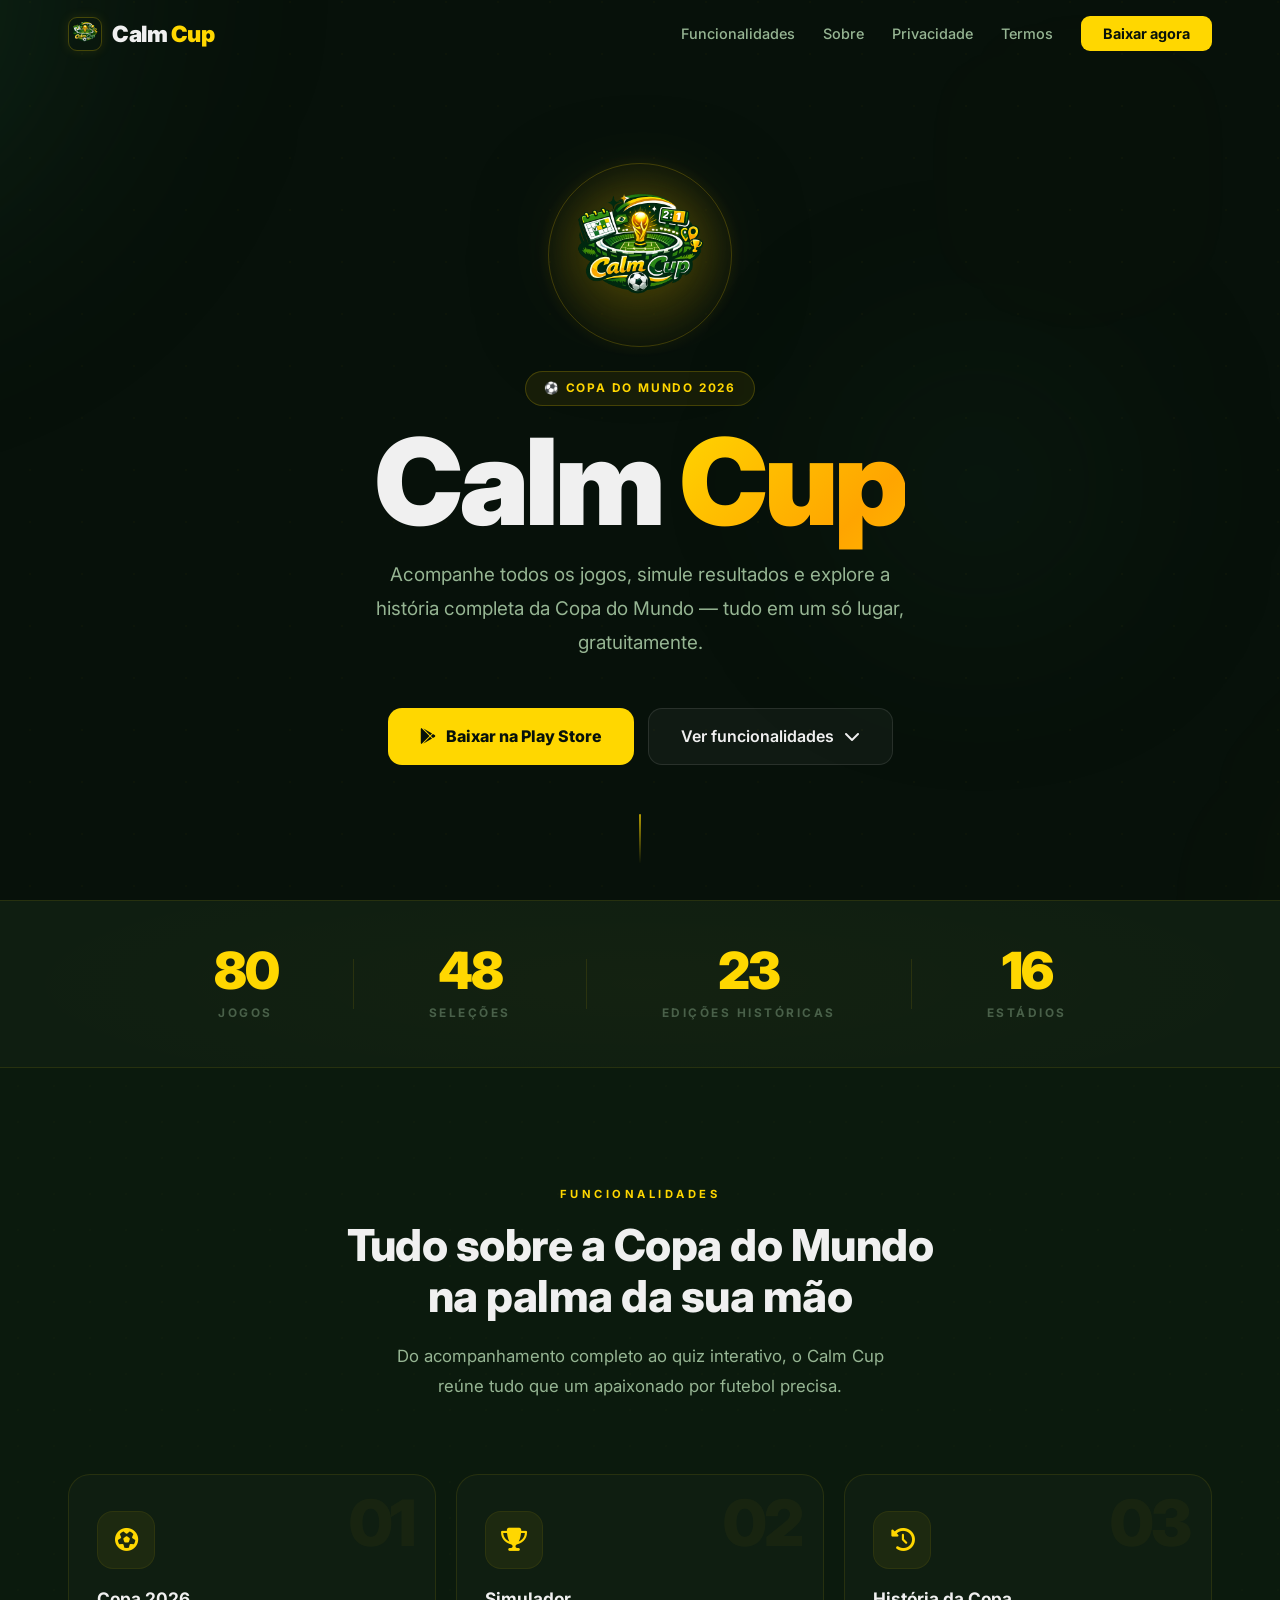
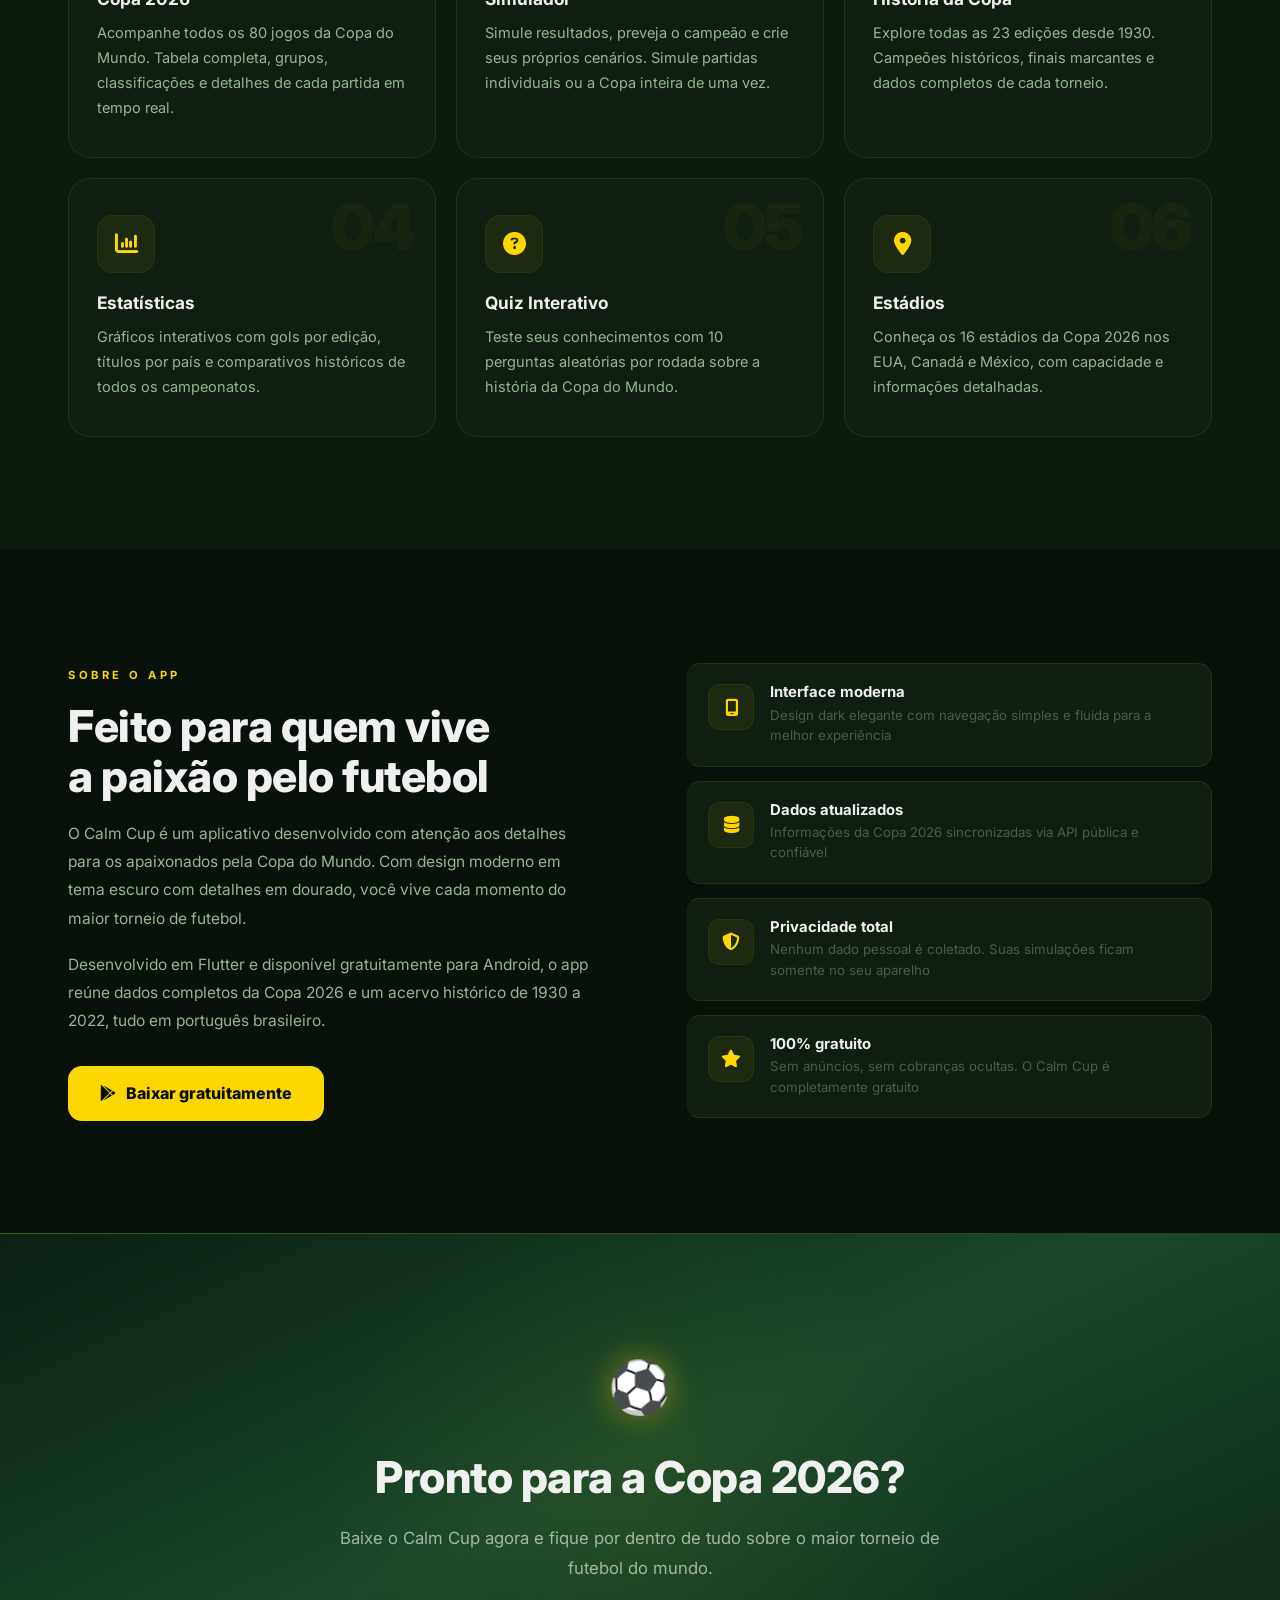
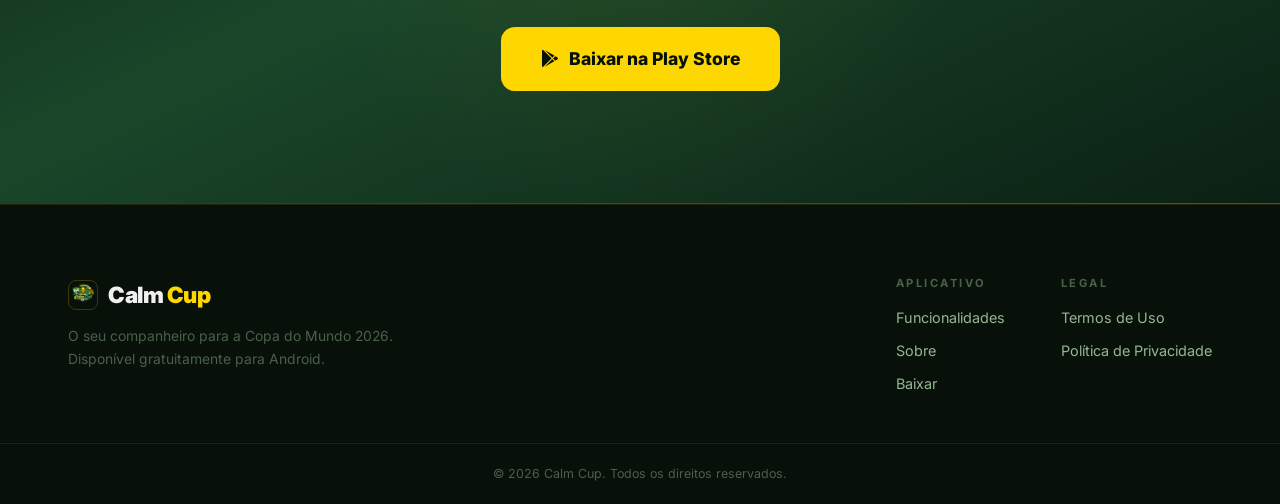
==== commit a0619ec3: "fix: troca logo.jpg pela logo real do app (logo2.png)" ====
--- a/index.html
+++ b/index.html
@@ -30,7 +30,7 @@
   <nav class="navbar" id="navbar">
     <div class="nav-container">
       <a href="index.html" class="nav-logo">
-        <img src="logo.jpg" alt="Calm Cup" class="nav-logo-img">
+        <img src="logo.png" alt="Calm Cup" class="nav-logo-img">
         <span class="logo-text">Calm <span class="gold">Cup</span></span>
       </a>
       <ul class="nav-links" id="navLinks">
@@ -63,7 +63,7 @@
       <div class="hero-logo-wrap">
         <div class="hero-logo-glow"></div>
         <div class="hero-logo-ring"></div>
-        <img src="logo.jpg" alt="Calm Cup logo" class="hero-logo">
+        <img src="logo.png" alt="Calm Cup logo" class="hero-logo">
       </div>
 
       <div class="hero-badge">⚽ Copa do Mundo 2026</div>
@@ -267,7 +267,7 @@
     <div class="footer-container">
       <div class="footer-brand">
         <a href="index.html" class="footer-logo">
-          <img src="logo.jpg" alt="Calm Cup" class="footer-logo-img">
+          <img src="logo.png" alt="Calm Cup" class="footer-logo-img">
           <span class="logo-text">Calm <span class="gold">Cup</span></span>
         </a>
         <p>O seu companheiro para a Copa do Mundo 2026.<br>Disponível gratuitamente para Android.</p>
--- a/styles.css
+++ b/styles.css
@@ -231,7 +231,7 @@
 /* ── Hero Logo ── */
 .hero-logo-wrap {
   position: relative;
-  width: 148px; height: 148px;
+  width: 160px; height: 160px;
   margin: 0 auto 36px;
   animation: logoEntrance 1.1s var(--ease-out) 0.1s both;
 }
@@ -249,22 +249,19 @@
 }
 .hero-logo-ring {
   position: absolute;
-  inset: -6px;
-  border-radius: 30px;
+  inset: -12px;
+  border-radius: 50%;
   border: 1px solid rgba(255,215,0,0.22);
   animation: ringPulse 3.8s ease-in-out infinite 0.6s;
   pointer-events: none;
 }
 .hero-logo {
-  width: 148px; height: 148px;
-  border-radius: 26px;
-  object-fit: cover;
+  width: 160px; height: 160px;
+  border-radius: 0;
+  object-fit: contain;
   position: relative;
   z-index: 1;
-  box-shadow:
-    0 0 0 1px rgba(255,215,0,0.2),
-    0 0 40px rgba(255,215,0,0.12),
-    0 24px 72px rgba(0,0,0,0.7);
+  filter: drop-shadow(0 0 32px rgba(255,215,0,0.2)) drop-shadow(0 16px 48px rgba(0,0,0,0.6));
   animation: floatLogo 5.5s ease-in-out infinite;
 }
 @keyframes glowPulse {
@@ -687,8 +684,8 @@
   .btn-primary, .btn-secondary { width: 100%; max-width: 300px; justify-content: center; }
   .footer-links   { flex-direction: column; gap: 28px; }
   .hero-title     { letter-spacing: -2.5px; }
-  .hero-logo-wrap, .hero-logo { width: 118px; height: 118px; }
-  .hero-logo      { border-radius: 22px; }
+  .hero-logo-wrap, .hero-logo { width: 120px; height: 120px; }
+  .hero-logo { border-radius: 0; }
 }
 @media (prefers-reduced-motion: reduce) {
   *, *::before, *::after { animation-duration: 0.01ms !important; animation-iteration-count: 1 !important; transition-duration: 0.01ms !important; }
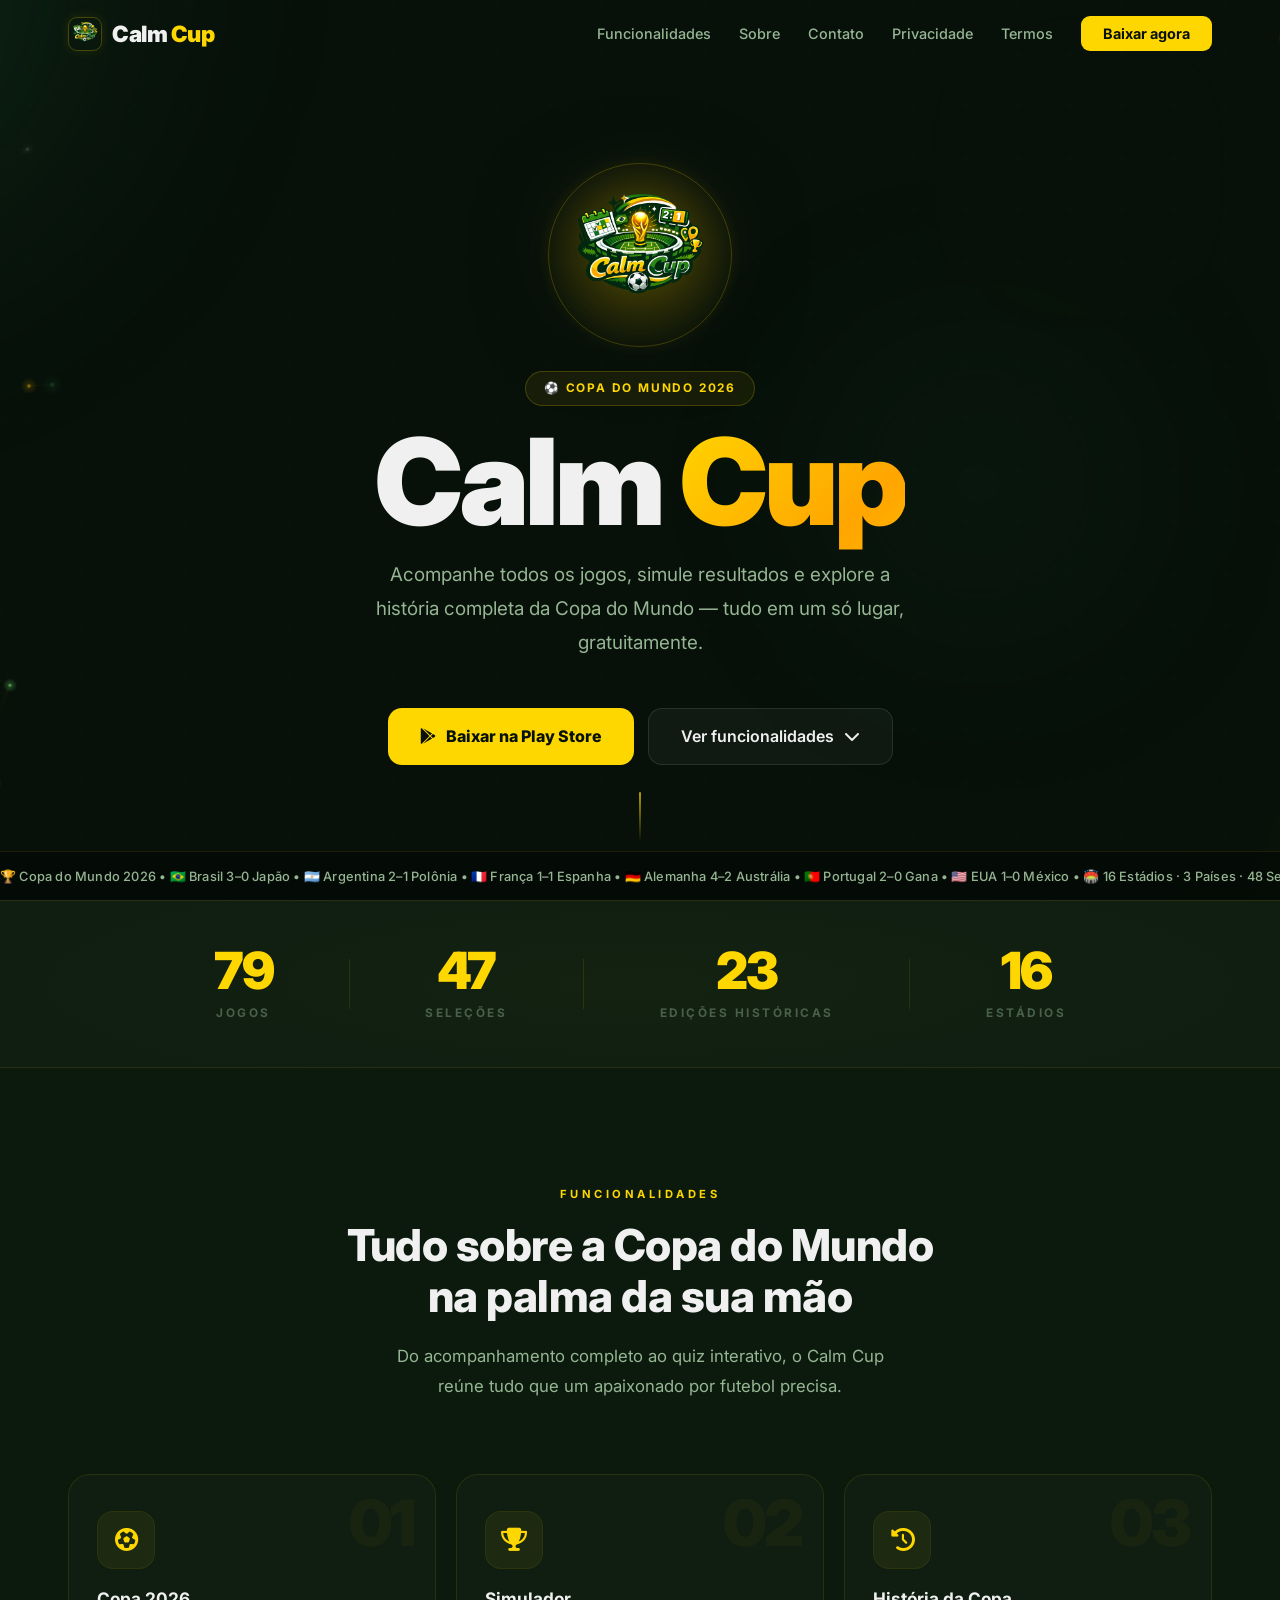
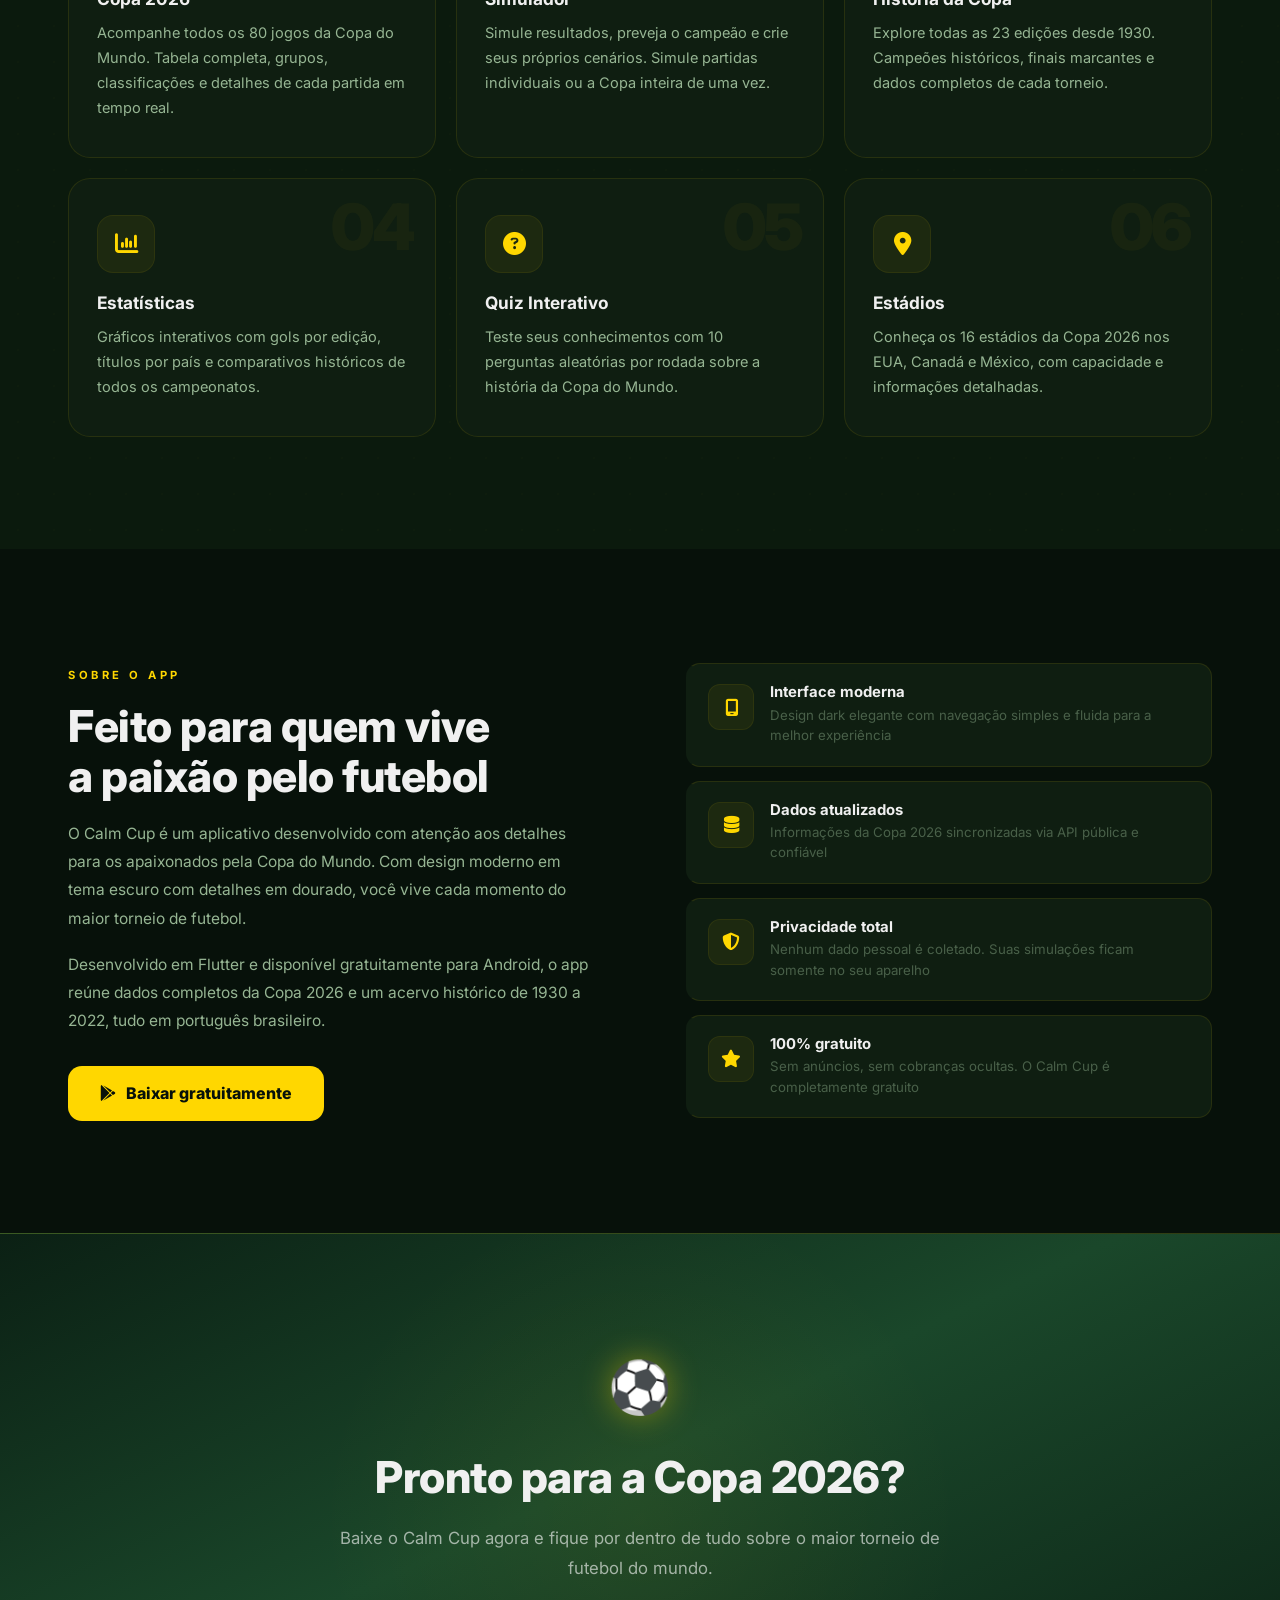
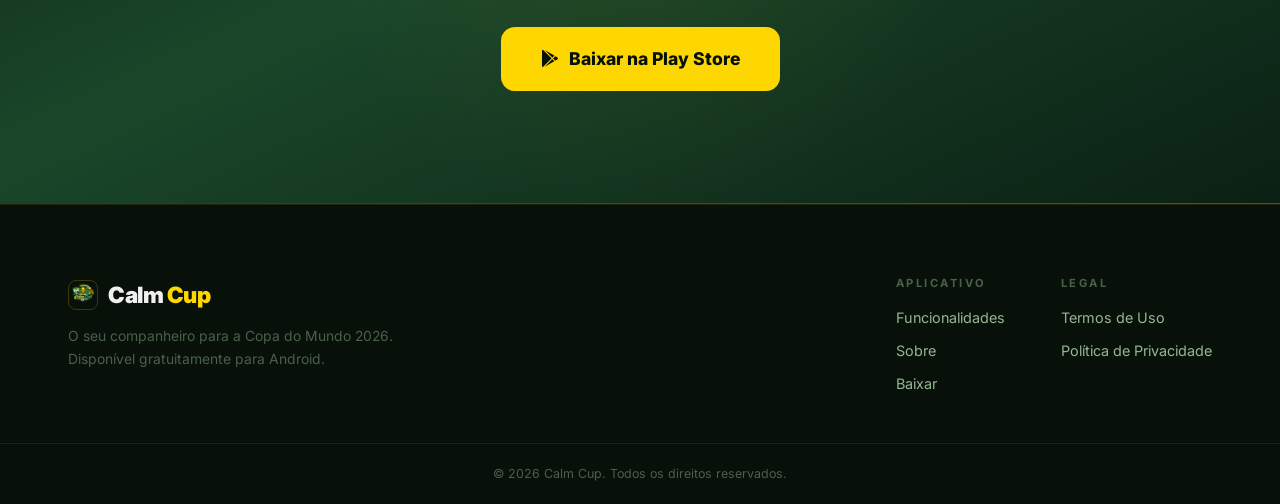
==== commit 6c60cfad: "feat: pagina de contato CalmDev e link no navbar de todas as paginas" ====
--- a/index.html
+++ b/index.html
@@ -36,6 +36,7 @@
       <ul class="nav-links" id="navLinks">
         <li><a href="#funcionalidades">Funcionalidades</a></li>
         <li><a href="#sobre">Sobre</a></li>
+        <li><a href="contato.html">Contato</a></li>
         <li><a href="politica-de-privacidade.html">Privacidade</a></li>
         <li><a href="termos-de-uso.html">Termos</a></li>
         <li>
--- a/styles.css
+++ b/styles.css
@@ -29,6 +29,80 @@
   -webkit-font-smoothing: antialiased;
 }
 h1, h2, h3, h4 { line-height: 1.15; }
+
+/* ─── CUSTOM CURSOR ──────────────────────────── */
+.has-cursor * { cursor: none !important; }
+
+.cursor-dot {
+  position: fixed;
+  top: 0; left: 0;
+  width: 12px; height: 12px;
+  background: var(--gold);
+  border-radius: 50%;
+  pointer-events: none;
+  z-index: 99999;
+  will-change: transform;
+  box-shadow: 0 0 12px rgba(255,215,0,0.8), 0 0 4px #FFD700;
+  transition: width 0.2s ease, height 0.2s ease, background 0.2s ease;
+}
+.cursor-dot.big { width: 6px; height: 6px; background: var(--gold-light); }
+
+.cursor-ring {
+  position: fixed;
+  top: 0; left: 0;
+  width: 40px; height: 40px;
+  border: 1.5px solid rgba(255,215,0,0.45);
+  border-radius: 50%;
+  pointer-events: none;
+  z-index: 99998;
+  will-change: transform;
+  transition: width 0.25s ease, height 0.25s ease, border-color 0.25s ease;
+}
+.cursor-ring.big { width: 52px; height: 52px; border-color: rgba(255,215,0,0.25); }
+
+.cursor-trail {
+  position: fixed;
+  top: 0; left: 0;
+  width: 8px; height: 8px;
+  background: var(--gold);
+  border-radius: 50%;
+  pointer-events: none;
+  z-index: 99996;
+  will-change: transform, opacity;
+}
+
+@media (hover: none) {
+  .cursor-dot, .cursor-ring, .cursor-trail { display: none; }
+}
+
+/* ─── SPORTS TICKER ──────────────────────────── */
+.ticker-wrap {
+  position: absolute;
+  bottom: 0; left: 0; right: 0;
+  overflow: hidden;
+  z-index: 2;
+  background: rgba(0,0,0,0.3);
+  border-top: 1px solid rgba(255,215,0,0.1);
+  backdrop-filter: blur(6px);
+  -webkit-backdrop-filter: blur(6px);
+  padding: 11px 0;
+}
+.ticker-wrap:hover .ticker-inner { animation-play-state: paused; }
+.ticker-inner {
+  display: inline-block;
+  white-space: nowrap;
+  animation: ticker 40s linear infinite;
+}
+.ticker-inner span {
+  font-size: 0.8rem;
+  color: var(--text-secondary);
+  font-weight: 500;
+  letter-spacing: 0.2px;
+}
+@keyframes ticker {
+  0%   { transform: translateX(0); }
+  100% { transform: translateX(-50%); }
+}
 
 /* ─── SCROLL PROGRESS ────────────────────────── */
 .progress-bar {
@@ -337,9 +411,9 @@
 }
 .hero-scroll {
   position: absolute;
-  bottom: 36px; left: 50%;
+  bottom: 58px; left: 50%;
   transform: translateX(-50%);
-  z-index: 1;
+  z-index: 3;
   animation: fadeIn 1s ease 1.3s both;
 }
 .scroll-indicator {
@@ -480,6 +554,8 @@
   position: relative;
   overflow: hidden;
   cursor: default;
+  will-change: transform;
+  transform-style: flat;
 }
 .feature-card::before {
   content: '';
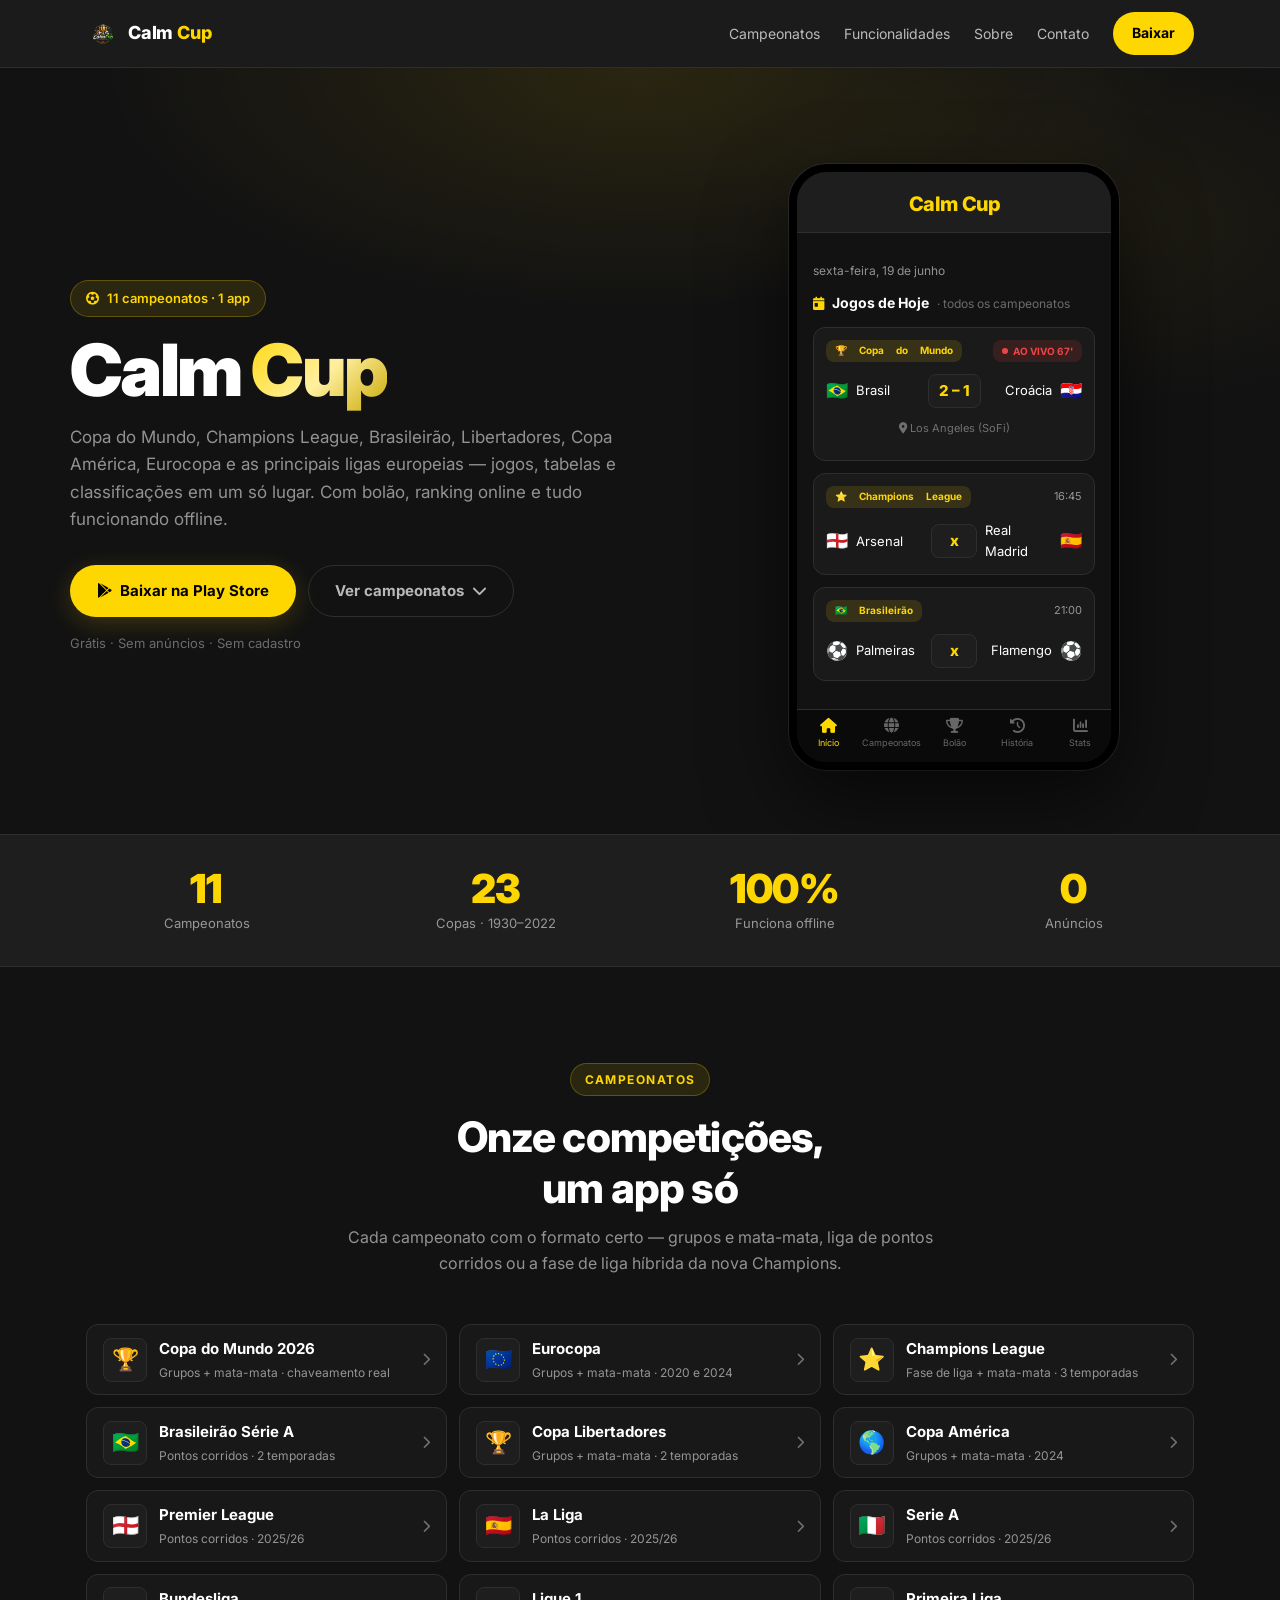
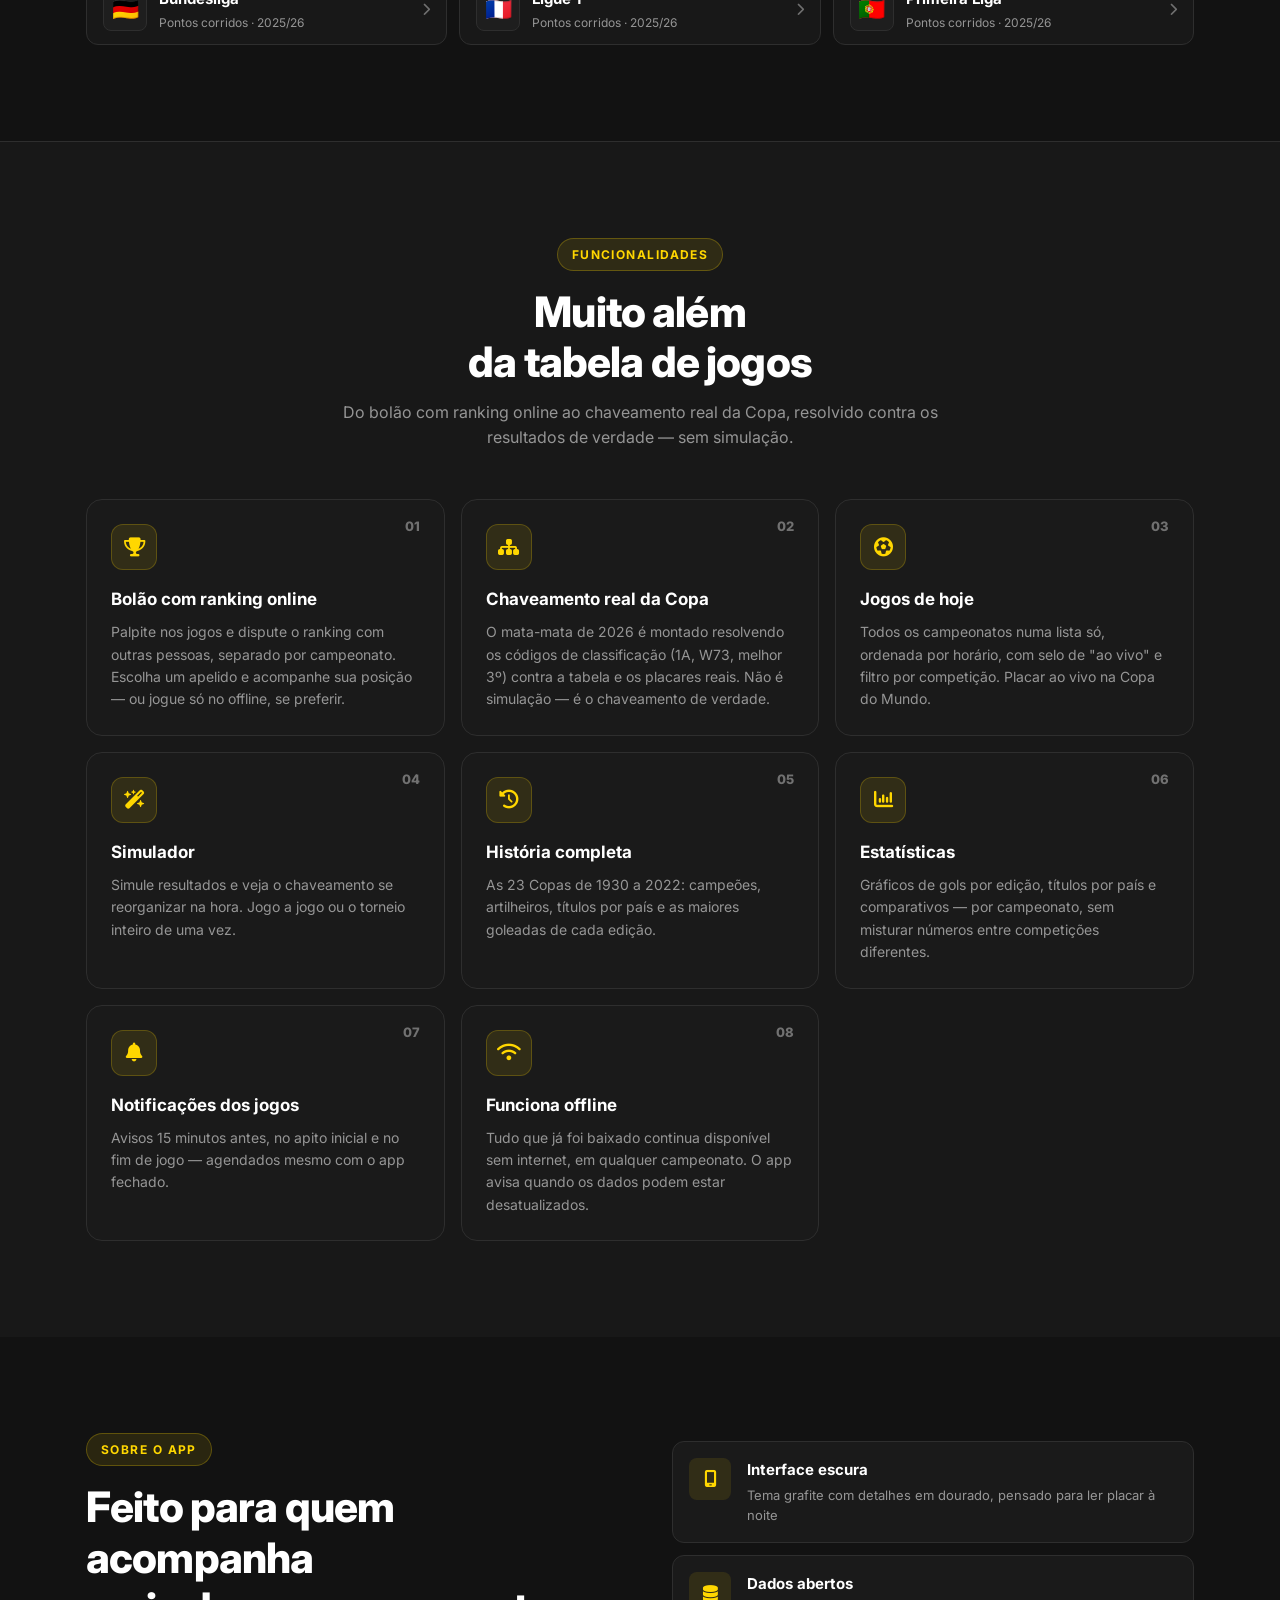
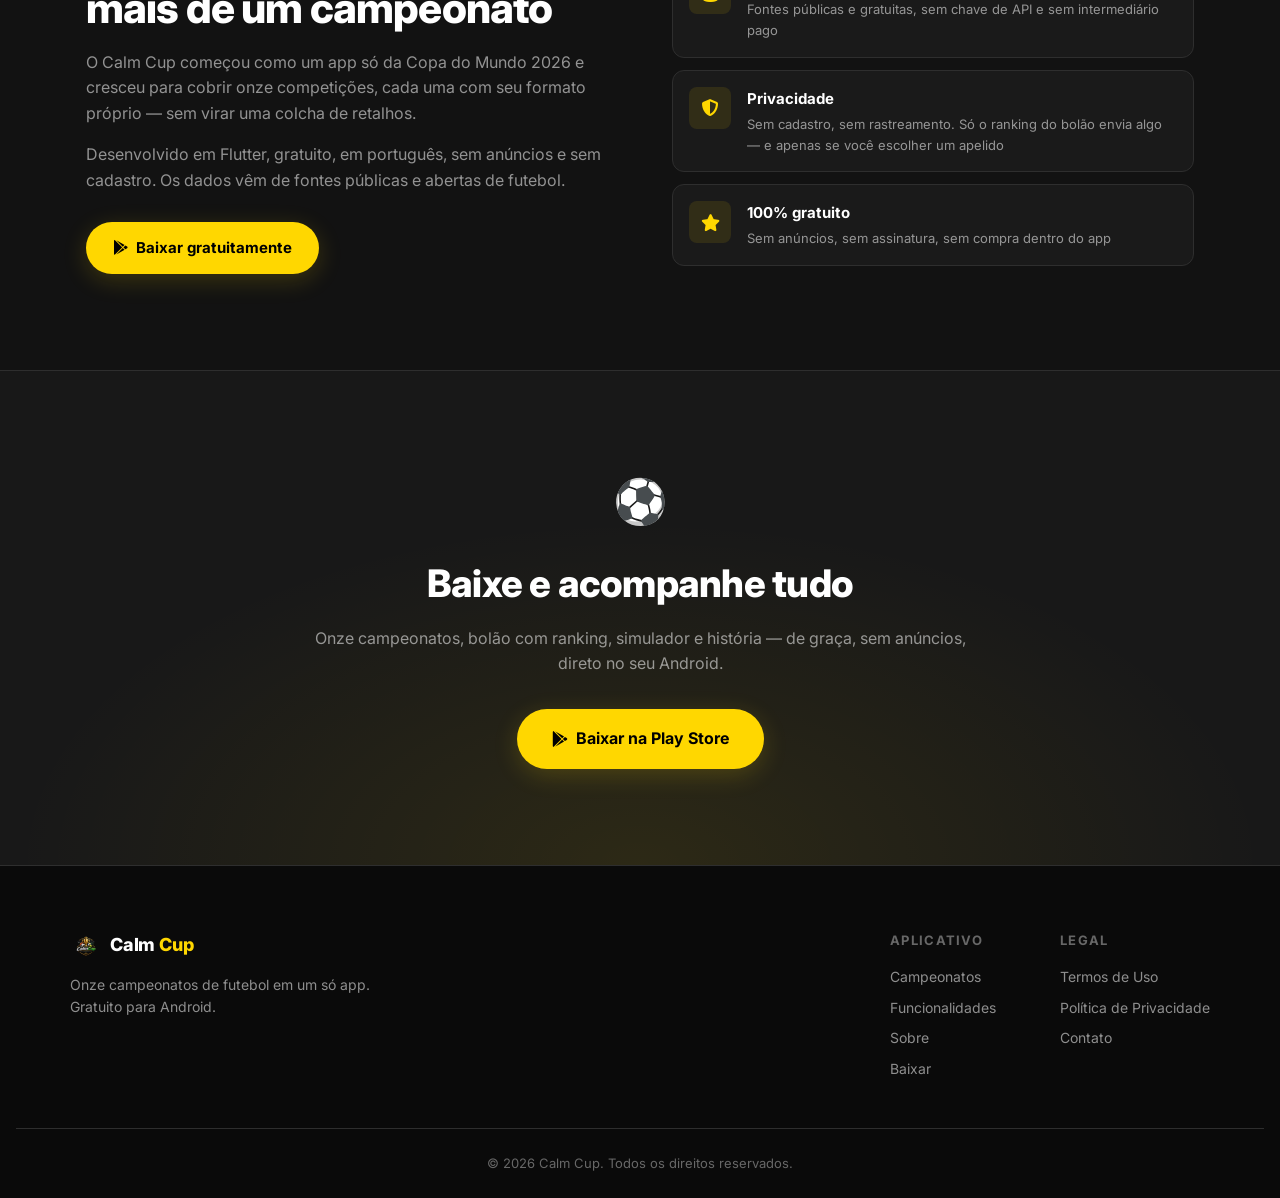
==== commit f7d78ea9: "feat: redesign do site alinhado ao app multi-campeonato O site continuava sendo o de um app so da Co" ====
--- a/index.html
+++ b/index.html
@@ -3,119 +3,280 @@
 <head>
   <meta charset="UTF-8">
   <meta name="viewport" content="width=device-width, initial-scale=1.0">
-  <meta name="description" content="Calm Cup — Acompanhe todos os jogos da Copa do Mundo 2026, simule resultados, explore a história completa e teste seus conhecimentos com o quiz interativo.">
-  <meta name="keywords" content="Copa do Mundo 2026, futebol, app, simulador, estatísticas, quiz, FIFA, Android">
-  <meta name="theme-color" content="#07110a">
-  <meta property="og:title" content="Calm Cup — Copa do Mundo 2026">
-  <meta property="og:description" content="O app completo para acompanhar a Copa do Mundo 2026. Gratuito na Play Store.">
+  <meta name="description" content="Calm Cup — 11 campeonatos de futebol em um só app: Copa do Mundo 2026, Eurocopa, Champions League, Brasileirão, Libertadores, Copa América e as principais ligas europeias. Bolão com ranking online, simulador e estatísticas. Grátis, sem anúncios.">
+  <meta name="keywords" content="Copa do Mundo 2026, Brasileirão, Champions League, Libertadores, Copa América, Premier League, bolão, futebol, app, Android">
+  <meta name="theme-color" content="#121212">
+  <meta property="og:title" content="Calm Cup — 11 campeonatos em um só app">
+  <meta property="og:description" content="Copa do Mundo, Champions, Brasileirão, Libertadores e mais. Bolão com ranking online, simulador e estatísticas. Grátis e sem anúncios.">
   <meta property="og:type" content="website">
-  <title>Calm Cup — Copa do Mundo 2026</title>
+  <meta property="og:image" content="logo.png">
+  <meta name="twitter:card" content="summary_large_image">
+  <title>Calm Cup — 11 campeonatos de futebol em um só app</title>
+  <link rel="icon" href="logo.png">
   <link rel="preconnect" href="https://fonts.googleapis.com">
   <link rel="preconnect" href="https://fonts.gstatic.com" crossorigin>
-  <link href="https://fonts.googleapis.com/css2?family=Inter:wght@400;500;600;700;800;900&display=swap" rel="stylesheet">
+  <!-- Noto Color Emoji entra por causa das bandeiras: o Windows não traz
+       fonte de emoji de bandeira, e sem ela 🇧🇷 vira o par de letras "BR". -->
+  <link href="https://fonts.googleapis.com/css2?family=Inter:wght@400;500;600;700;800;900&family=Noto+Color+Emoji&display=swap" rel="stylesheet">
   <link rel="stylesheet" href="https://cdnjs.cloudflare.com/ajax/libs/font-awesome/6.5.1/css/all.min.css">
   <link rel="stylesheet" href="styles.css">
+  <!-- Liga o estado inicial da revelação ao rolar. Fica aqui, inline e
+       antes do <body>, pra marcar o documento antes da primeira pintura —
+       se estivesse no script.js o conteúdo piscaria visível e sumiria. -->
+  <script>document.documentElement.classList.add('js');</script>
 </head>
 <body>
 
-  <!-- SCROLL PROGRESS -->
   <div class="progress-bar" id="progressBar"></div>
 
-  <!-- BACK TO TOP -->
   <button class="back-to-top" id="backToTop" aria-label="Voltar ao topo">
     <i class="fas fa-chevron-up"></i>
   </button>
 
-  <!-- NAVBAR -->
+  <!-- ═══════════ NAVBAR ═══════════ -->
   <nav class="navbar" id="navbar">
     <div class="nav-container">
       <a href="index.html" class="nav-logo">
-        <img src="logo.png" alt="Calm Cup" class="nav-logo-img">
+        <img src="logo.png" alt="" class="nav-logo-img">
         <span class="logo-text">Calm <span class="gold">Cup</span></span>
       </a>
       <ul class="nav-links" id="navLinks">
+        <li><a href="#campeonatos">Campeonatos</a></li>
         <li><a href="#funcionalidades">Funcionalidades</a></li>
         <li><a href="#sobre">Sobre</a></li>
         <li><a href="contato.html">Contato</a></li>
-        <li><a href="politica-de-privacidade.html">Privacidade</a></li>
-        <li><a href="termos-de-uso.html">Termos</a></li>
         <li>
-          <!-- Substitua SEU_LINK_PLAY_STORE pelo link real -->
-          <a href="SEU_LINK_PLAY_STORE" class="btn-nav" target="_blank" rel="noopener">Baixar agora</a>
+          <!-- TROCAR: link real da Play Store -->
+          <a href="SEU_LINK_PLAY_STORE" class="btn-nav" target="_blank" rel="noopener">Baixar</a>
         </li>
       </ul>
-      <button class="hamburger" id="hamburger" aria-label="Abrir menu">
+      <button class="hamburger" id="hamburger" aria-label="Abrir menu" aria-expanded="false" aria-controls="navLinks">
         <span></span><span></span><span></span>
       </button>
     </div>
   </nav>
 
   <!-- ═══════════ HERO ═══════════ -->
-  <section class="hero">
-    <div class="hero-bg">
-      <div class="orb orb-1"></div>
-      <div class="orb orb-2"></div>
-      <div class="orb orb-3"></div>
-      <div class="orb orb-4"></div>
-    </div>
-
+  <header class="hero">
+    <div class="hero-bg"></div>
     <div class="hero-content">
-      <!-- Logo animada -->
-      <div class="hero-logo-wrap">
-        <div class="hero-logo-glow"></div>
-        <div class="hero-logo-ring"></div>
-        <img src="logo.png" alt="Calm Cup logo" class="hero-logo">
-      </div>
-
-      <div class="hero-badge">⚽ Copa do Mundo 2026</div>
-
-      <h1 class="hero-title">
-        Calm <span class="gold-gradient">Cup</span>
-      </h1>
-
-      <p class="hero-subtitle">
-        Acompanhe todos os jogos, simule resultados e explore a história
-        completa da Copa do Mundo — tudo em um só lugar, gratuitamente.
-      </p>
-
-      <div class="hero-actions">
-        <!-- Substitua SEU_LINK_PLAY_STORE pelo link real -->
-        <a href="SEU_LINK_PLAY_STORE" class="btn-primary" target="_blank" rel="noopener">
-          <i class="fab fa-google-play"></i>
-          Baixar na Play Store
-        </a>
-        <a href="#funcionalidades" class="btn-secondary">
-          Ver funcionalidades <i class="fas fa-chevron-down"></i>
-        </a>
-      </div>
-    </div>
-
-    <div class="hero-scroll">
-      <div class="scroll-indicator"></div>
-    </div>
-  </section>
-
-  <!-- ═══════════ STATS ═══════════ -->
+
+      <div>
+        <span class="hero-badge"><i class="fas fa-futbol"></i> 11 campeonatos · 1 app</span>
+
+        <h1 class="hero-title">Calm <span class="gold-gradient">Cup</span></h1>
+
+        <p class="hero-subtitle">
+          Copa do Mundo, Champions League, Brasileirão, Libertadores, Copa América,
+          Eurocopa e as principais ligas europeias — jogos, tabelas e classificações
+          em um só lugar. Com bolão, ranking online e tudo funcionando offline.
+        </p>
+
+        <div class="hero-actions">
+          <!-- TROCAR: link real da Play Store -->
+          <a href="SEU_LINK_PLAY_STORE" class="btn-primary" target="_blank" rel="noopener">
+            <i class="fab fa-google-play"></i> Baixar na Play Store
+          </a>
+          <a href="#campeonatos" class="btn-secondary">
+            Ver campeonatos <i class="fas fa-chevron-down"></i>
+          </a>
+        </div>
+
+        <p class="hero-note">Grátis · Sem anúncios · Sem cadastro</p>
+      </div>
+
+      <!-- Tela do app reconstruída com os mesmos tokens de cor do
+           aplicativo, em vez de um print que envelhece a cada release. -->
+      <div class="phone" role="img" aria-label="Prévia do aplicativo Calm Cup mostrando os jogos do dia">
+        <div class="phone-bar"><strong>Calm Cup</strong></div>
+        <div class="phone-body">
+          <p class="phone-date">sexta-feira, 19 de junho</p>
+
+          <div class="phone-section">
+            <i class="fas fa-calendar-day"></i> Jogos de Hoje <span>· todos os campeonatos</span>
+          </div>
+
+          <div class="match-card">
+            <div class="match-top">
+              <span class="match-chip">🏆 Copa do Mundo</span>
+              <span class="match-live">AO VIVO 67'</span>
+            </div>
+            <div class="match-teams">
+              <span class="match-team"><span class="match-flag">🇧🇷</span> Brasil</span>
+              <span class="match-score">2 – 1</span>
+              <span class="match-team away">Croácia <span class="match-flag">🇭🇷</span></span>
+            </div>
+            <p class="match-venue"><i class="fas fa-location-dot"></i> Los Angeles (SoFi)</p>
+          </div>
+
+          <div class="match-card">
+            <div class="match-top">
+              <span class="match-chip">⭐ Champions League</span>
+              <span class="match-time">16:45</span>
+            </div>
+            <div class="match-teams">
+              <span class="match-team"><span class="match-flag">🏴󠁧󠁢󠁥󠁮󠁧󠁿</span> Arsenal</span>
+              <span class="match-score">x</span>
+              <span class="match-team away">Real Madrid <span class="match-flag">🇪🇸</span></span>
+            </div>
+          </div>
+
+          <div class="match-card">
+            <div class="match-top">
+              <span class="match-chip">🇧🇷 Brasileirão</span>
+              <span class="match-time">21:00</span>
+            </div>
+            <div class="match-teams">
+              <span class="match-team"><span class="match-flag">⚽</span> Palmeiras</span>
+              <span class="match-score">x</span>
+              <span class="match-team away">Flamengo <span class="match-flag">⚽</span></span>
+            </div>
+          </div>
+        </div>
+
+        <div class="phone-nav">
+          <div class="on"><i class="fas fa-home"></i>Início</div>
+          <div><i class="fas fa-globe"></i>Campeonatos</div>
+          <div><i class="fas fa-trophy"></i>Bolão</div>
+          <div><i class="fas fa-clock-rotate-left"></i>História</div>
+          <div><i class="fas fa-chart-column"></i>Stats</div>
+        </div>
+      </div>
+
+    </div>
+  </header>
+
+  <!-- ═══════════ NÚMEROS ═══════════ -->
   <section class="stats-banner">
     <div class="stats-container">
-      <div class="stat-item" data-reveal data-delay="100">
-        <span class="stat-number" data-counter="80">0</span>
-        <span class="stat-label">Jogos</span>
-      </div>
-      <div class="stat-divider" data-reveal="fade" data-delay="150"></div>
-      <div class="stat-item" data-reveal data-delay="200">
-        <span class="stat-number" data-counter="48">0</span>
-        <span class="stat-label">Seleções</span>
-      </div>
-      <div class="stat-divider" data-reveal="fade" data-delay="250"></div>
-      <div class="stat-item" data-reveal data-delay="300">
-        <span class="stat-number" data-counter="23">0</span>
-        <span class="stat-label">Edições históricas</span>
-      </div>
-      <div class="stat-divider" data-reveal="fade" data-delay="350"></div>
-      <div class="stat-item" data-reveal data-delay="400">
-        <span class="stat-number" data-counter="16">0</span>
-        <span class="stat-label">Estádios</span>
+      <div class="stat-item" data-reveal>
+        <span class="stat-number">11</span>
+        <span class="stat-label">Campeonatos</span>
+      </div>
+      <div class="stat-item" data-reveal>
+        <span class="stat-number">23</span>
+        <span class="stat-label">Copas · 1930–2022</span>
+      </div>
+      <div class="stat-item" data-reveal>
+        <span class="stat-number">100%</span>
+        <span class="stat-label">Funciona offline</span>
+      </div>
+      <div class="stat-item" data-reveal>
+        <span class="stat-number">0</span>
+        <span class="stat-label">Anúncios</span>
+      </div>
+    </div>
+  </section>
+
+  <!-- ═══════════ CAMPEONATOS ═══════════ -->
+  <section class="competitions" id="campeonatos">
+    <div class="section-container">
+      <div class="section-header">
+        <span class="section-tag" data-reveal>Campeonatos</span>
+        <h2 class="section-title" data-reveal>Onze competições,<br>um app só</h2>
+        <p class="section-desc" data-reveal>
+          Cada campeonato com o formato certo — grupos e mata-mata, liga de pontos
+          corridos ou a fase de liga híbrida da nova Champions.
+        </p>
+      </div>
+
+      <div class="comp-grid">
+        <div class="comp-row" data-reveal>
+          <span class="comp-badge">🏆</span>
+          <span class="comp-text">
+            <p class="comp-name">Copa do Mundo 2026</p>
+            <p class="comp-meta">Grupos + mata-mata · chaveamento real</p>
+          </span>
+          <i class="fas fa-chevron-right comp-arrow"></i>
+        </div>
+        <div class="comp-row" data-reveal>
+          <span class="comp-badge">🇪🇺</span>
+          <span class="comp-text">
+            <p class="comp-name">Eurocopa</p>
+            <p class="comp-meta">Grupos + mata-mata · 2020 e 2024</p>
+          </span>
+          <i class="fas fa-chevron-right comp-arrow"></i>
+        </div>
+        <div class="comp-row" data-reveal>
+          <span class="comp-badge">⭐</span>
+          <span class="comp-text">
+            <p class="comp-name">Champions League</p>
+            <p class="comp-meta">Fase de liga + mata-mata · 3 temporadas</p>
+          </span>
+          <i class="fas fa-chevron-right comp-arrow"></i>
+        </div>
+        <div class="comp-row" data-reveal>
+          <span class="comp-badge">🇧🇷</span>
+          <span class="comp-text">
+            <p class="comp-name">Brasileirão Série A</p>
+            <p class="comp-meta">Pontos corridos · 2 temporadas</p>
+          </span>
+          <i class="fas fa-chevron-right comp-arrow"></i>
+        </div>
+        <div class="comp-row" data-reveal>
+          <span class="comp-badge">🏆</span>
+          <span class="comp-text">
+            <p class="comp-name">Copa Libertadores</p>
+            <p class="comp-meta">Grupos + mata-mata · 2 temporadas</p>
+          </span>
+          <i class="fas fa-chevron-right comp-arrow"></i>
+        </div>
+        <div class="comp-row" data-reveal>
+          <span class="comp-badge">🌎</span>
+          <span class="comp-text">
+            <p class="comp-name">Copa América</p>
+            <p class="comp-meta">Grupos + mata-mata · 2024</p>
+          </span>
+          <i class="fas fa-chevron-right comp-arrow"></i>
+        </div>
+        <div class="comp-row" data-reveal>
+          <span class="comp-badge">🏴󠁧󠁢󠁥󠁮󠁧󠁿</span>
+          <span class="comp-text">
+            <p class="comp-name">Premier League</p>
+            <p class="comp-meta">Pontos corridos · 2025/26</p>
+          </span>
+          <i class="fas fa-chevron-right comp-arrow"></i>
+        </div>
+        <div class="comp-row" data-reveal>
+          <span class="comp-badge">🇪🇸</span>
+          <span class="comp-text">
+            <p class="comp-name">La Liga</p>
+            <p class="comp-meta">Pontos corridos · 2025/26</p>
+          </span>
+          <i class="fas fa-chevron-right comp-arrow"></i>
+        </div>
+        <div class="comp-row" data-reveal>
+          <span class="comp-badge">🇮🇹</span>
+          <span class="comp-text">
+            <p class="comp-name">Serie A</p>
+            <p class="comp-meta">Pontos corridos · 2025/26</p>
+          </span>
+          <i class="fas fa-chevron-right comp-arrow"></i>
+        </div>
+        <div class="comp-row" data-reveal>
+          <span class="comp-badge">🇩🇪</span>
+          <span class="comp-text">
+            <p class="comp-name">Bundesliga</p>
+            <p class="comp-meta">Pontos corridos · 2025/26</p>
+          </span>
+          <i class="fas fa-chevron-right comp-arrow"></i>
+        </div>
+        <div class="comp-row" data-reveal>
+          <span class="comp-badge">🇫🇷</span>
+          <span class="comp-text">
+            <p class="comp-name">Ligue 1</p>
+            <p class="comp-meta">Pontos corridos · 2025/26</p>
+          </span>
+          <i class="fas fa-chevron-right comp-arrow"></i>
+        </div>
+        <div class="comp-row" data-reveal>
+          <span class="comp-badge">🇵🇹</span>
+          <span class="comp-text">
+            <p class="comp-name">Primeira Liga</p>
+            <p class="comp-meta">Pontos corridos · 2025/26</p>
+          </span>
+          <i class="fas fa-chevron-right comp-arrow"></i>
+        </div>
       </div>
     </div>
   </section>
@@ -125,57 +286,69 @@
     <div class="section-container">
       <div class="section-header">
         <span class="section-tag" data-reveal>Funcionalidades</span>
-        <h2 class="section-title" data-reveal data-delay="100">
-          Tudo sobre a Copa do Mundo<br>na palma da sua mão
-        </h2>
-        <p class="section-desc" data-reveal data-delay="200">
-          Do acompanhamento completo ao quiz interativo, o Calm Cup reúne
-          tudo que um apaixonado por futebol precisa.
+        <h2 class="section-title" data-reveal>Muito além<br>da tabela de jogos</h2>
+        <p class="section-desc" data-reveal>
+          Do bolão com ranking online ao chaveamento real da Copa, resolvido
+          contra os resultados de verdade — sem simulação.
         </p>
       </div>
 
       <div class="features-grid">
 
-        <div class="feature-card" data-reveal data-delay="100">
+        <div class="feature-card" data-reveal>
           <span class="feature-number">01</span>
+          <div class="feature-icon"><i class="fas fa-trophy"></i></div>
+          <h3>Bolão com ranking online</h3>
+          <p>Palpite nos jogos e dispute o ranking com outras pessoas, separado por campeonato. Escolha um apelido e acompanhe sua posição — ou jogue só no offline, se preferir.</p>
+        </div>
+
+        <div class="feature-card" data-reveal>
+          <span class="feature-number">02</span>
+          <div class="feature-icon"><i class="fas fa-sitemap"></i></div>
+          <h3>Chaveamento real da Copa</h3>
+          <p>O mata-mata de 2026 é montado resolvendo os códigos de classificação (1A, W73, melhor 3º) contra a tabela e os placares reais. Não é simulação — é o chaveamento de verdade.</p>
+        </div>
+
+        <div class="feature-card" data-reveal>
+          <span class="feature-number">03</span>
           <div class="feature-icon"><i class="fas fa-futbol"></i></div>
-          <h3>Copa 2026</h3>
-          <p>Acompanhe todos os 80 jogos da Copa do Mundo. Tabela completa, grupos, classificações e detalhes de cada partida em tempo real.</p>
-        </div>
-
-        <div class="feature-card" data-reveal data-delay="200">
-          <span class="feature-number">02</span>
-          <div class="feature-icon"><i class="fas fa-trophy"></i></div>
+          <h3>Jogos de hoje</h3>
+          <p>Todos os campeonatos numa lista só, ordenada por horário, com selo de "ao vivo" e filtro por competição. Placar ao vivo na Copa do Mundo.</p>
+        </div>
+
+        <div class="feature-card" data-reveal>
+          <span class="feature-number">04</span>
+          <div class="feature-icon"><i class="fas fa-wand-magic-sparkles"></i></div>
           <h3>Simulador</h3>
-          <p>Simule resultados, preveja o campeão e crie seus próprios cenários. Simule partidas individuais ou a Copa inteira de uma vez.</p>
-        </div>
-
-        <div class="feature-card" data-reveal data-delay="300">
-          <span class="feature-number">03</span>
+          <p>Simule resultados e veja o chaveamento se reorganizar na hora. Jogo a jogo ou o torneio inteiro de uma vez.</p>
+        </div>
+
+        <div class="feature-card" data-reveal>
+          <span class="feature-number">05</span>
           <div class="feature-icon"><i class="fas fa-clock-rotate-left"></i></div>
-          <h3>História da Copa</h3>
-          <p>Explore todas as 23 edições desde 1930. Campeões históricos, finais marcantes e dados completos de cada torneio.</p>
-        </div>
-
-        <div class="feature-card" data-reveal data-delay="200">
-          <span class="feature-number">04</span>
+          <h3>História completa</h3>
+          <p>As 23 Copas de 1930 a 2022: campeões, artilheiros, títulos por país e as maiores goleadas de cada edição.</p>
+        </div>
+
+        <div class="feature-card" data-reveal>
+          <span class="feature-number">06</span>
           <div class="feature-icon"><i class="fas fa-chart-column"></i></div>
           <h3>Estatísticas</h3>
-          <p>Gráficos interativos com gols por edição, títulos por país e comparativos históricos de todos os campeonatos.</p>
-        </div>
-
-        <div class="feature-card" data-reveal data-delay="300">
-          <span class="feature-number">05</span>
-          <div class="feature-icon"><i class="fas fa-circle-question"></i></div>
-          <h3>Quiz Interativo</h3>
-          <p>Teste seus conhecimentos com 10 perguntas aleatórias por rodada sobre a história da Copa do Mundo.</p>
-        </div>
-
-        <div class="feature-card" data-reveal data-delay="400">
-          <span class="feature-number">06</span>
-          <div class="feature-icon"><i class="fas fa-location-dot"></i></div>
-          <h3>Estádios</h3>
-          <p>Conheça os 16 estádios da Copa 2026 nos EUA, Canadá e México, com capacidade e informações detalhadas.</p>
+          <p>Gráficos de gols por edição, títulos por país e comparativos — por campeonato, sem misturar números entre competições diferentes.</p>
+        </div>
+
+        <div class="feature-card" data-reveal>
+          <span class="feature-number">07</span>
+          <div class="feature-icon"><i class="fas fa-bell"></i></div>
+          <h3>Notificações dos jogos</h3>
+          <p>Avisos 15 minutos antes, no apito inicial e no fim de jogo — agendados mesmo com o app fechado.</p>
+        </div>
+
+        <div class="feature-card" data-reveal>
+          <span class="feature-number">08</span>
+          <div class="feature-icon"><i class="fas fa-wifi"></i></div>
+          <h3>Funciona offline</h3>
+          <p>Tudo que já foi baixado continua disponível sem internet, em qualquer campeonato. O app avisa quando os dados podem estar desatualizados.</p>
         </div>
 
       </div>
@@ -189,54 +362,50 @@
 
         <div class="about-content">
           <span class="section-tag" data-reveal>Sobre o app</span>
-          <h2 class="section-title" data-reveal data-delay="100">
-            Feito para quem vive<br>a paixão pelo futebol
-          </h2>
-          <p data-reveal data-delay="200">
-            O Calm Cup é um aplicativo desenvolvido com atenção aos detalhes para
-            os apaixonados pela Copa do Mundo. Com design moderno em tema escuro com
-            detalhes em dourado, você vive cada momento do maior torneio de futebol.
+          <h2 class="section-title" data-reveal>Feito para quem acompanha<br>mais de um campeonato</h2>
+          <p data-reveal>
+            O Calm Cup começou como um app só da Copa do Mundo 2026 e cresceu para
+            cobrir onze competições, cada uma com seu formato próprio — sem virar
+            uma colcha de retalhos.
           </p>
-          <p data-reveal data-delay="300">
-            Desenvolvido em Flutter e disponível gratuitamente para Android, o app
-            reúne dados completos da Copa 2026 e um acervo histórico de 1930 a 2022,
-            tudo em português brasileiro.
+          <p data-reveal>
+            Desenvolvido em Flutter, gratuito, em português, sem anúncios e sem
+            cadastro. Os dados vêm de fontes públicas e abertas de futebol.
           </p>
-          <!-- Substitua SEU_LINK_PLAY_STORE pelo link real -->
+          <!-- TROCAR: link real da Play Store -->
           <a href="SEU_LINK_PLAY_STORE" class="btn-primary" target="_blank" rel="noopener"
-             style="margin-top:12px;" data-reveal data-delay="400">
-            <i class="fab fa-google-play"></i>
-            Baixar gratuitamente
+             style="margin-top:12px;" data-reveal>
+            <i class="fab fa-google-play"></i> Baixar gratuitamente
           </a>
         </div>
 
         <div class="about-highlights">
-          <div class="highlight-item" data-reveal="right" data-delay="100">
+          <div class="highlight-item" data-reveal>
             <div class="highlight-icon"><i class="fas fa-mobile-screen"></i></div>
             <div>
-              <h4>Interface moderna</h4>
-              <p>Design dark elegante com navegação simples e fluida para a melhor experiência</p>
-            </div>
-          </div>
-          <div class="highlight-item" data-reveal="right" data-delay="200">
+              <h4>Interface escura</h4>
+              <p>Tema grafite com detalhes em dourado, pensado para ler placar à noite</p>
+            </div>
+          </div>
+          <div class="highlight-item" data-reveal>
             <div class="highlight-icon"><i class="fas fa-database"></i></div>
             <div>
-              <h4>Dados atualizados</h4>
-              <p>Informações da Copa 2026 sincronizadas via API pública e confiável</p>
-            </div>
-          </div>
-          <div class="highlight-item" data-reveal="right" data-delay="300">
+              <h4>Dados abertos</h4>
+              <p>Fontes públicas e gratuitas, sem chave de API e sem intermediário pago</p>
+            </div>
+          </div>
+          <div class="highlight-item" data-reveal>
             <div class="highlight-icon"><i class="fas fa-shield-halved"></i></div>
             <div>
-              <h4>Privacidade total</h4>
-              <p>Nenhum dado pessoal é coletado. Suas simulações ficam somente no seu aparelho</p>
-            </div>
-          </div>
-          <div class="highlight-item" data-reveal="right" data-delay="400">
+              <h4>Privacidade</h4>
+              <p>Sem cadastro, sem rastreamento. Só o ranking do bolão envia algo — e apenas se você escolher um apelido</p>
+            </div>
+          </div>
+          <div class="highlight-item" data-reveal>
             <div class="highlight-icon"><i class="fas fa-star"></i></div>
             <div>
               <h4>100% gratuito</h4>
-              <p>Sem anúncios, sem cobranças ocultas. O Calm Cup é completamente gratuito</p>
+              <p>Sem anúncios, sem assinatura, sem compra dentro do app</p>
             </div>
           </div>
         </div>
@@ -248,48 +417,48 @@
   <!-- ═══════════ CTA ═══════════ -->
   <section class="cta">
     <div class="cta-container">
-      <span class="cta-icon" data-reveal="scale">⚽</span>
-      <h2 data-reveal data-delay="100">Pronto para a Copa 2026?</h2>
-      <p data-reveal data-delay="200">
-        Baixe o Calm Cup agora e fique por dentro de tudo sobre
-        o maior torneio de futebol do mundo.
+      <span class="cta-icon" data-reveal>⚽</span>
+      <h2 data-reveal>Baixe e acompanhe tudo</h2>
+      <p data-reveal>
+        Onze campeonatos, bolão com ranking, simulador e história — de graça,
+        sem anúncios, direto no seu Android.
       </p>
-      <!-- Substitua SEU_LINK_PLAY_STORE pelo link real -->
-      <a href="SEU_LINK_PLAY_STORE" class="btn-primary btn-large" target="_blank" rel="noopener"
-         data-reveal data-delay="300">
-        <i class="fab fa-google-play"></i>
-        Baixar na Play Store
+      <!-- TROCAR: link real da Play Store -->
+      <a href="SEU_LINK_PLAY_STORE" class="btn-primary btn-large" target="_blank" rel="noopener" data-reveal>
+        <i class="fab fa-google-play"></i> Baixar na Play Store
       </a>
     </div>
   </section>
 
-  <!-- ═══════════ FOOTER ═══════════ -->
+  <!-- ═══════════ RODAPÉ ═══════════ -->
   <footer class="footer">
     <div class="footer-container">
       <div class="footer-brand">
         <a href="index.html" class="footer-logo">
-          <img src="logo.png" alt="Calm Cup" class="footer-logo-img">
+          <img src="logo.png" alt="" class="footer-logo-img">
           <span class="logo-text">Calm <span class="gold">Cup</span></span>
         </a>
-        <p>O seu companheiro para a Copa do Mundo 2026.<br>Disponível gratuitamente para Android.</p>
+        <p>Onze campeonatos de futebol em um só app.<br>Gratuito para Android.</p>
       </div>
       <div class="footer-links">
         <div class="footer-col">
           <h4>Aplicativo</h4>
+          <a href="#campeonatos">Campeonatos</a>
           <a href="#funcionalidades">Funcionalidades</a>
           <a href="#sobre">Sobre</a>
-          <!-- Substitua SEU_LINK_PLAY_STORE pelo link real -->
+          <!-- TROCAR: link real da Play Store -->
           <a href="SEU_LINK_PLAY_STORE" target="_blank" rel="noopener">Baixar</a>
         </div>
         <div class="footer-col">
           <h4>Legal</h4>
           <a href="termos-de-uso.html">Termos de Uso</a>
           <a href="politica-de-privacidade.html">Política de Privacidade</a>
+          <a href="contato.html">Contato</a>
         </div>
       </div>
     </div>
     <div class="footer-bottom">
-      <p>&copy; 2026 Calm Cup. Todos os direitos reservados.</p>
+      <p>&copy; <span id="year">2026</span> Calm Cup. Todos os direitos reservados.</p>
     </div>
   </footer>
 
--- a/styles.css
+++ b/styles.css
@@ -1,769 +1,835 @@
+/* ============================================================
+   Calm Cup — site
+   ------------------------------------------------------------
+   As cores abaixo sao as MESMAS do app (lib/theme/app_colors.dart).
+   Ao mexer na paleta do app, espelhe aqui — e o que mantem o site
+   e o aplicativo parecendo a mesma coisa.
+   ============================================================ */
+
 :root {
-  --bg-primary: #07110a;
-  --bg-secondary: #0b1a0d;
-  --bg-card: #0f1e11;
-  --bg-card-hover: #152219;
-  --gold: #FFD700;
-  --gold-light: #FFE84D;
-  --gold-dark: #C9AA00;
-  --green-dark: #1A472A;
-  --text-primary: #F0F0F0;
-  --text-secondary: #96B593;
-  --text-muted: #496049;
-  --border: rgba(255, 215, 0, 0.1);
-  --border-hover: rgba(255, 215, 0, 0.3);
-  --radius: 14px;
-  --radius-lg: 22px;
-  --ease-out: cubic-bezier(0.16, 1, 0.3, 1);
-  --transition: all 0.3s var(--ease-out);
-}
-
-*, *::before, *::after { margin: 0; padding: 0; box-sizing: border-box; }
+  /* Paleta espelhada de AppColors */
+  --gold:        #FFD700;  /* acento principal, ligado ao trofeu da logo */
+  --gold-deep:   #C9A700;
+  --bg:          #121212;  /* fundo padrao das telas */
+  --bg-darker:   #0A0A0A;  /* barra de navegacao inferior */
+  --surface:     #1E1E1E;  /* app bar, headers */
+  --surface-2:   #262626;  /* header de secao */
+  --card:        #1A1A1A;  /* cartao padrao de partida */
+  --card-alt:    #181818;  /* cartao alternativo */
+  --border:      #2E2E2E;  /* borda neutra de cartao */
+  --live:        #EF4444;  /* "AO VIVO", derrota */
+  --win:         #22C55E;
+  --draw:        #94A3B8;
+
+  /* Texto — mesmos niveis de opacidade que o app usa (white70/54/38) */
+  --text:        #FFFFFF;
+  --text-70:     rgba(255, 255, 255, .70);
+  --text-54:     rgba(255, 255, 255, .54);
+  --text-38:     rgba(255, 255, 255, .38);
+
+  /* Escala de espacamento */
+  --s-1: 4px;  --s-2: 8px;  --s-3: 12px; --s-4: 16px;
+  --s-5: 24px; --s-6: 32px; --s-7: 48px; --s-8: 64px; --s-9: 96px;
+
+  /* Raios — o app usa 12 em cartao e 16 em destaque */
+  --r-sm: 8px; --r: 12px; --r-lg: 16px; --r-pill: 999px;
+
+  --maxw: 1140px;
+  --nav-h: 68px;
+}
+
+*, *::before, *::after { box-sizing: border-box; }
+
 html { scroll-behavior: smooth; }
+@media (prefers-reduced-motion: reduce) {
+  html { scroll-behavior: auto; }
+  *, *::before, *::after {
+    animation-duration: .01ms !important;
+    animation-iteration-count: 1 !important;
+    transition-duration: .01ms !important;
+  }
+}
+
 body {
-  font-family: 'Inter', -apple-system, BlinkMacSystemFont, sans-serif;
-  background: var(--bg-primary);
-  color: var(--text-primary);
+  margin: 0;
+  background: var(--bg);
+  color: var(--text);
+  font-family: Inter, -apple-system, BlinkMacSystemFont, 'Segoe UI', Roboto, sans-serif;
+  font-size: 16px;
   line-height: 1.6;
+  -webkit-font-smoothing: antialiased;
   overflow-x: hidden;
-  -webkit-font-smoothing: antialiased;
-}
-h1, h2, h3, h4 { line-height: 1.15; }
-
-/* ─── CUSTOM CURSOR ──────────────────────────── */
-.has-cursor * { cursor: none !important; }
-
-.cursor-dot {
-  position: fixed;
-  top: 0; left: 0;
-  width: 12px; height: 12px;
+}
+
+img { max-width: 100%; display: block; }
+a { color: inherit; text-decoration: none; }
+
+:focus-visible {
+  outline: 2px solid var(--gold);
+  outline-offset: 3px;
+  border-radius: var(--r-sm);
+}
+
+.gold { color: var(--gold); }
+
+/* Emoji — principalmente bandeiras.
+   O Windows nao inclui fonte de emoji de bandeira: sem isto, o navegador
+   cai no fallback e desenha o par de letras do codigo do pais ("BR" em vez
+   de 🇧🇷). Noto Color Emoji vem primeiro e resolve; as fontes do sistema
+   ficam depois pra quem ja tem suporte nativo (Android, iOS, macOS). */
+.emoji, .comp-badge, .match-flag, .match-chip, .cta-icon {
+  font-family: "Noto Color Emoji", "Apple Color Emoji", "Segoe UI Emoji",
+               "Segoe UI Symbol", Inter, sans-serif;
+}
+/* O chip da competicao mistura emoji e texto, entao mantem o peso do texto. */
+.match-chip { font-weight: 700; }
+
+.section-container {
+  max-width: var(--maxw);
+  margin: 0 auto;
+  padding: 0 var(--s-4);
+}
+
+/* ── Cabecalho de secao ─────────────────────────────────────
+   Espelha o padrao do app: icone dourado + titulo, com um
+   rotulo pequeno acima. */
+.section-header { text-align: center; margin-bottom: var(--s-7); }
+
+.section-tag {
+  display: inline-block;
+  font-size: 12px;
+  font-weight: 700;
+  letter-spacing: .12em;
+  text-transform: uppercase;
+  color: var(--gold);
+  background: rgba(255, 215, 0, .10);
+  border: 1px solid rgba(255, 215, 0, .25);
+  padding: 6px 14px;
+  border-radius: var(--r-pill);
+  margin-bottom: var(--s-4);
+}
+
+.section-title {
+  font-size: clamp(28px, 4.5vw, 42px);
+  font-weight: 800;
+  line-height: 1.2;
+  letter-spacing: -.02em;
+  margin: 0 0 var(--s-3);
+}
+
+.section-desc {
+  color: var(--text-54);
+  max-width: 62ch;
+  margin: 0 auto;
+  font-size: 16px;
+}
+
+/* ── Botoes ─────────────────────────────────────────────────
+   O primario usa dourado com texto preto, igual ao
+   ElevatedButton do Bolao no app. */
+.btn-primary, .btn-secondary, .btn-nav {
+  display: inline-flex;
+  align-items: center;
+  justify-content: center;
+  gap: var(--s-2);
+  font-weight: 700;
+  font-size: 15px;
+  border-radius: var(--r-pill);
+  padding: 13px 26px;
+  border: 1px solid transparent;
+  cursor: pointer;
+  transition: transform .18s ease, background-color .18s ease,
+              border-color .18s ease, box-shadow .18s ease;
+  white-space: nowrap;
+}
+
+.btn-primary {
   background: var(--gold);
+  color: #000;
+  box-shadow: 0 6px 24px rgba(255, 215, 0, .18);
+}
+.btn-primary:hover { transform: translateY(-2px); box-shadow: 0 10px 32px rgba(255, 215, 0, .28); }
+
+.btn-secondary {
+  background: transparent;
+  color: var(--text-70);
+  border-color: var(--border);
+}
+.btn-secondary:hover { border-color: var(--gold); color: var(--gold); }
+
+.btn-large { padding: 16px 34px; font-size: 16px; }
+
+.btn-nav {
+  background: var(--gold);
+  color: #000;
+  padding: 9px 18px;
+  font-size: 14px;
+}
+.btn-nav:hover { transform: translateY(-1px); }
+
+/* ── Navbar ─────────────────────────────────────────────────── */
+.navbar {
+  position: sticky;
+  top: 0;
+  z-index: 50;
+  height: var(--nav-h);
+  background: rgba(30, 30, 30, .82);
+  backdrop-filter: blur(14px);
+  -webkit-backdrop-filter: blur(14px);
+  border-bottom: 1px solid var(--border);
+}
+
+.nav-container {
+  max-width: var(--maxw);
+  height: 100%;
+  margin: 0 auto;
+  padding: 0 var(--s-4);
+  display: flex;
+  align-items: center;
+  justify-content: space-between;
+  gap: var(--s-4);
+}
+
+.nav-logo { display: flex; align-items: center; gap: var(--s-2); }
+.nav-logo-img { width: 34px; height: 34px; object-fit: contain; }
+.logo-text { font-weight: 800; font-size: 18px; letter-spacing: -.01em; }
+
+.nav-links {
+  display: flex;
+  align-items: center;
+  gap: var(--s-5);
+  list-style: none;
+  margin: 0;
+  padding: 0;
+}
+.nav-links a { font-size: 14px; color: var(--text-70); transition: color .18s ease; }
+.nav-links a:hover { color: var(--gold); }
+.nav-links .btn-nav { color: #000; }
+
+.hamburger {
+  display: none;
+  flex-direction: column;
+  justify-content: center;
+  gap: 5px;
+  width: 42px;
+  height: 42px;
+  padding: 0;
+  background: transparent;
+  border: 1px solid var(--border);
+  border-radius: var(--r-sm);
+  cursor: pointer;
+}
+.hamburger span {
+  display: block;
+  width: 18px;
+  height: 2px;
+  margin: 0 auto;
+  background: var(--text);
+  border-radius: 2px;
+  transition: transform .2s ease, opacity .2s ease;
+}
+.hamburger.open span:nth-child(1) { transform: translateY(7px) rotate(45deg); }
+.hamburger.open span:nth-child(2) { opacity: 0; }
+.hamburger.open span:nth-child(3) { transform: translateY(-7px) rotate(-45deg); }
+
+@media (max-width: 880px) {
+  .hamburger { display: flex; }
+  .nav-links {
+    position: fixed;
+    inset: var(--nav-h) 0 auto 0;
+    flex-direction: column;
+    align-items: stretch;
+    gap: 0;
+    background: var(--surface);
+    border-bottom: 1px solid var(--border);
+    padding: var(--s-2) var(--s-4) var(--s-5);
+    transform: translateY(-120%);
+    transition: transform .26s ease;
+  }
+  .nav-links.open { transform: translateY(0); }
+  .nav-links li { border-bottom: 1px solid var(--border); }
+  .nav-links li:last-child { border-bottom: 0; padding-top: var(--s-4); }
+  .nav-links a { display: block; padding: 14px 0; font-size: 15px; }
+  .nav-links .btn-nav { display: flex; }
+}
+
+/* ── Hero ───────────────────────────────────────────────────── */
+.hero {
+  position: relative;
+  padding: var(--s-9) var(--s-4) var(--s-8);
+  overflow: hidden;
+}
+
+/* Brilho dourado suave atras do conteudo — o unico "efeito" que
+   sobrou do site antigo, porque ecoa o glow do trofeu da logo. */
+.hero-bg {
+  position: absolute;
+  inset: 0;
+  pointer-events: none;
+  background:
+    radial-gradient(60% 45% at 50% 0%,  rgba(255, 215, 0, .10), transparent 70%),
+    radial-gradient(40% 35% at 85% 20%, rgba(255, 215, 0, .05), transparent 70%);
+}
+
+.hero-content {
+  position: relative;
+  max-width: var(--maxw);
+  margin: 0 auto;
+  display: grid;
+  grid-template-columns: 1.05fr .95fr;
+  align-items: center;
+  gap: var(--s-8);
+}
+
+.hero-logo-wrap { display: flex; align-items: center; gap: var(--s-3); margin-bottom: var(--s-5); }
+.hero-logo { width: 56px; height: 56px; object-fit: contain; }
+
+.hero-badge {
+  display: inline-flex;
+  align-items: center;
+  gap: var(--s-2);
+  font-size: 13px;
+  font-weight: 600;
+  color: var(--gold);
+  background: rgba(255, 215, 0, .10);
+  border: 1px solid rgba(255, 215, 0, .25);
+  padding: 7px 15px;
+  border-radius: var(--r-pill);
+  margin-bottom: var(--s-4);
+}
+
+.hero-title {
+  font-size: clamp(42px, 7vw, 72px);
+  font-weight: 900;
+  line-height: 1.04;
+  letter-spacing: -.035em;
+  margin: 0 0 var(--s-4);
+}
+.gold-gradient {
+  background: linear-gradient(135deg, var(--gold), #FFF0A0 55%, var(--gold-deep));
+  -webkit-background-clip: text;
+  background-clip: text;
+  color: transparent;
+}
+
+.hero-subtitle {
+  font-size: 17px;
+  color: var(--text-54);
+  max-width: 54ch;
+  margin: 0 0 var(--s-6);
+}
+
+.hero-actions { display: flex; flex-wrap: wrap; gap: var(--s-3); }
+
+.hero-note {
+  margin: var(--s-4) 0 0;
+  font-size: 13px;
+  color: var(--text-38);
+}
+
+@media (max-width: 900px) {
+  .hero { padding: var(--s-7) var(--s-4) var(--s-6); }
+  .hero-content { grid-template-columns: 1fr; gap: var(--s-7); }
+}
+
+/* ── Mockup do app em HTML ──────────────────────────────────
+   Em vez de screenshot (que envelhece a cada release), a tela
+   do app e reconstruida aqui com os mesmos tokens. Se a paleta
+   do app mudar, isso acompanha sozinho. */
+.phone {
+  justify-self: center;
+  width: 100%;
+  max-width: 330px;
+  background: var(--bg);
+  border: 8px solid #000;
+  border-radius: 38px;
+  box-shadow: 0 30px 80px rgba(0, 0, 0, .6), 0 0 0 1px var(--border);
+  overflow: hidden;
+}
+
+.phone-bar {
+  background: var(--surface);
+  padding: var(--s-4) var(--s-4) var(--s-3);
+  text-align: center;
+  border-bottom: 1px solid var(--border);
+}
+.phone-bar strong { color: var(--gold); font-size: 20px; font-weight: 800; letter-spacing: -.02em; }
+
+.phone-body { padding: var(--s-4); }
+
+.phone-date { font-size: 12px; color: var(--text-54); margin-bottom: var(--s-3); }
+
+.phone-section {
+  display: flex;
+  align-items: center;
+  gap: var(--s-2);
+  font-size: 14px;
+  font-weight: 700;
+  margin-bottom: var(--s-3);
+}
+.phone-section i { color: var(--gold); font-size: 13px; }
+.phone-section span { color: var(--text-38); font-weight: 400; font-size: 12px; }
+
+/* Cartao de partida — mesma anatomia do MatchCard do app */
+.match-card {
+  background: var(--card);
+  border: 1px solid var(--border);
+  border-radius: var(--r);
+  padding: var(--s-3);
+  margin-bottom: var(--s-3);
+}
+.match-top {
+  display: flex;
+  align-items: center;
+  justify-content: space-between;
+  margin-bottom: var(--s-3);
+}
+.match-chip {
+  font-size: 10px;
+  font-weight: 700;
+  color: var(--gold);
+  background: rgba(255, 215, 0, .12);
+  padding: 3px 9px;
+  border-radius: var(--r-sm);
+}
+.match-time { font-size: 11px; color: var(--text-54); }
+
+.match-live {
+  display: inline-flex;
+  align-items: center;
+  gap: 5px;
+  font-size: 10px;
+  font-weight: 700;
+  color: var(--live);
+  background: rgba(239, 68, 68, .14);
+  padding: 3px 9px;
+  border-radius: var(--r-sm);
+}
+.match-live::before {
+  content: '';
+  width: 6px; height: 6px;
   border-radius: 50%;
-  pointer-events: none;
-  z-index: 99999;
-  will-change: transform;
-  box-shadow: 0 0 12px rgba(255,215,0,0.8), 0 0 4px #FFD700;
-  transition: width 0.2s ease, height 0.2s ease, background 0.2s ease;
-}
-.cursor-dot.big { width: 6px; height: 6px; background: var(--gold-light); }
-
-.cursor-ring {
-  position: fixed;
-  top: 0; left: 0;
-  width: 40px; height: 40px;
-  border: 1.5px solid rgba(255,215,0,0.45);
+  background: var(--live);
+  animation: pulse 1.6s ease-in-out infinite;
+}
+@keyframes pulse { 0%, 100% { opacity: 1; } 50% { opacity: .35; } }
+
+.match-teams {
+  display: grid;
+  grid-template-columns: 1fr auto 1fr;
+  align-items: center;
+  gap: var(--s-2);
+}
+.match-team { display: flex; align-items: center; gap: var(--s-2); font-size: 13px; }
+.match-team.away { justify-content: flex-end; }
+.match-flag { font-size: 18px; line-height: 1; }
+.match-score {
+  font-size: 15px;
+  font-weight: 800;
+  color: var(--gold);
+  background: var(--surface);
+  border: 1px solid var(--border);
+  border-radius: var(--r-sm);
+  padding: 4px 10px;
+  min-width: 46px;
+  text-align: center;
+}
+.match-venue {
+  margin-top: var(--s-3);
+  font-size: 11px;
+  color: var(--text-38);
+  text-align: center;
+}
+
+/* Barra de navegacao inferior do app */
+.phone-nav {
+  display: flex;
+  background: var(--bg-darker);
+  border-top: 1px solid var(--border);
+  padding: var(--s-2) 0 var(--s-3);
+}
+.phone-nav div {
+  flex: 1;
+  text-align: center;
+  font-size: 9px;
+  color: var(--text-38);
+}
+.phone-nav div i { display: block; font-size: 15px; margin-bottom: 3px; }
+.phone-nav div.on { color: var(--gold); }
+.phone-nav div.on i { color: var(--gold); }
+
+/* ── Faixa de numeros ───────────────────────────────────────── */
+.stats-banner {
+  background: var(--surface);
+  border-top: 1px solid var(--border);
+  border-bottom: 1px solid var(--border);
+  padding: var(--s-6) var(--s-4);
+}
+.stats-container {
+  max-width: var(--maxw);
+  margin: 0 auto;
+  display: grid;
+  grid-template-columns: repeat(4, 1fr);
+  gap: var(--s-4);
+  text-align: center;
+}
+.stat-item { display: flex; flex-direction: column; gap: 2px; }
+.stat-number {
+  font-size: clamp(28px, 4vw, 40px);
+  font-weight: 900;
+  color: var(--gold);
+  line-height: 1.1;
+  letter-spacing: -.02em;
+}
+.stat-label { font-size: 13px; color: var(--text-54); }
+
+@media (max-width: 680px) {
+  .stats-container { grid-template-columns: repeat(2, 1fr); gap: var(--s-5) var(--s-4); }
+}
+
+/* ── Campeonatos ────────────────────────────────────────────
+   Linhas com a mesma anatomia da lista "Outros Campeonatos"
+   do app: emblema + nome + formato + seta. */
+.competitions { padding: var(--s-9) 0; }
+
+.comp-grid {
+  display: grid;
+  grid-template-columns: repeat(auto-fill, minmax(300px, 1fr));
+  gap: var(--s-3);
+}
+
+.comp-row {
+  display: flex;
+  align-items: center;
+  gap: var(--s-3);
+  background: var(--card-alt);
+  border: 1px solid var(--border);
+  border-radius: var(--r);
+  padding: var(--s-3) var(--s-4);
+  transition: border-color .18s ease, transform .18s ease, background-color .18s ease;
+}
+.comp-row:hover { border-color: rgba(255, 215, 0, .4); transform: translateY(-2px); background: var(--card); }
+
+.comp-badge {
+  width: 44px; height: 44px;
+  flex: 0 0 44px;
+  display: grid;
+  place-items: center;
+  font-size: 22px;
+  background: var(--surface);
+  border: 1px solid var(--border);
+  border-radius: var(--r-sm);
+}
+.comp-text { min-width: 0; }
+.comp-name { font-size: 15px; font-weight: 700; margin: 0; }
+.comp-meta { font-size: 12px; color: var(--text-54); margin: 2px 0 0; }
+.comp-arrow { margin-left: auto; color: var(--text-38); font-size: 13px; }
+
+/* ── Funcionalidades ────────────────────────────────────────── */
+.features { padding: var(--s-9) 0; background: var(--card-alt); border-top: 1px solid var(--border); }
+
+.features-grid {
+  display: grid;
+  grid-template-columns: repeat(auto-fit, minmax(290px, 1fr));
+  gap: var(--s-4);
+}
+
+.feature-card {
+  position: relative;
+  background: var(--card);
+  border: 1px solid var(--border);
+  border-radius: var(--r-lg);
+  padding: var(--s-5);
+  transition: border-color .2s ease, transform .2s ease;
+}
+.feature-card:hover { border-color: rgba(255, 215, 0, .35); transform: translateY(-3px); }
+
+.feature-number {
+  position: absolute;
+  top: var(--s-4);
+  right: var(--s-5);
+  font-size: 13px;
+  font-weight: 800;
+  color: var(--text-38);
+}
+
+.feature-icon {
+  width: 46px; height: 46px;
+  display: grid;
+  place-items: center;
+  font-size: 19px;
+  color: var(--gold);
+  background: rgba(255, 215, 0, .10);
+  border: 1px solid rgba(255, 215, 0, .22);
+  border-radius: var(--r);
+  margin-bottom: var(--s-4);
+}
+
+.feature-card h3 { font-size: 17px; font-weight: 700; margin: 0 0 var(--s-2); }
+.feature-card p { font-size: 14px; color: var(--text-54); margin: 0; }
+
+/* ── Sobre ──────────────────────────────────────────────────── */
+.about { padding: var(--s-9) 0; }
+.about-grid {
+  display: grid;
+  grid-template-columns: 1fr 1fr;
+  gap: var(--s-8);
+  align-items: center;
+}
+.about-content .section-title, .about-content .section-tag { text-align: left; }
+.about-content p { color: var(--text-54); font-size: 16px; }
+
+.about-highlights { display: grid; gap: var(--s-3); }
+.highlight-item {
+  display: flex;
+  gap: var(--s-4);
+  background: var(--card);
+  border: 1px solid var(--border);
+  border-radius: var(--r);
+  padding: var(--s-4);
+}
+.highlight-icon {
+  width: 42px; height: 42px;
+  flex: 0 0 42px;
+  display: grid;
+  place-items: center;
+  font-size: 17px;
+  color: var(--gold);
+  background: rgba(255, 215, 0, .10);
+  border-radius: var(--r-sm);
+}
+.highlight-item h4 { margin: 0 0 3px; font-size: 15px; font-weight: 700; }
+.highlight-item p { margin: 0; font-size: 13px; color: var(--text-54); }
+
+@media (max-width: 900px) { .about-grid { grid-template-columns: 1fr; gap: var(--s-6); } }
+
+/* ── CTA ────────────────────────────────────────────────────── */
+.cta {
+  padding: var(--s-9) var(--s-4);
+  text-align: center;
+  background:
+    radial-gradient(70% 100% at 50% 100%, rgba(255, 215, 0, .09), transparent 70%),
+    var(--card-alt);
+  border-top: 1px solid var(--border);
+}
+.cta-container { max-width: 660px; margin: 0 auto; }
+.cta-icon { font-size: 44px; display: block; margin-bottom: var(--s-4); }
+.cta h2 { font-size: clamp(26px, 4vw, 38px); font-weight: 800; letter-spacing: -.02em; margin: 0 0 var(--s-3); }
+.cta p { color: var(--text-54); margin: 0 0 var(--s-6); }
+
+/* ── Rodape ─────────────────────────────────────────────────── */
+.footer { background: var(--bg-darker); border-top: 1px solid var(--border); padding: var(--s-8) var(--s-4) 0; }
+.footer-container {
+  max-width: var(--maxw);
+  margin: 0 auto;
+  display: flex;
+  flex-wrap: wrap;
+  justify-content: space-between;
+  gap: var(--s-7);
+  padding-bottom: var(--s-7);
+}
+.footer-brand { max-width: 320px; }
+.footer-logo { display: flex; align-items: center; gap: var(--s-2); margin-bottom: var(--s-3); }
+.footer-logo-img { width: 32px; height: 32px; object-fit: contain; }
+.footer-brand p { color: var(--text-54); font-size: 14px; margin: 0; }
+
+.footer-links { display: flex; gap: var(--s-8); flex-wrap: wrap; }
+.footer-col { display: flex; flex-direction: column; gap: var(--s-2); }
+.footer-col h4 { font-size: 13px; text-transform: uppercase; letter-spacing: .1em; color: var(--text-38); margin: 0 0 var(--s-2); }
+.footer-col a { font-size: 14px; color: var(--text-54); transition: color .18s ease; }
+.footer-col a:hover { color: var(--gold); }
+
+.footer-bottom {
+  border-top: 1px solid var(--border);
+  padding: var(--s-5) 0;
+  text-align: center;
+}
+.footer-bottom p { margin: 0; font-size: 13px; color: var(--text-38); }
+
+/* ── Paginas legais (privacidade, termos) ───────────────────── */
+.legal-hero {
+  padding: var(--s-8) var(--s-4) var(--s-6);
+  text-align: center;
+  border-bottom: 1px solid var(--border);
+  background: radial-gradient(70% 100% at 50% 0%, rgba(255, 215, 0, .07), transparent 70%);
+}
+.legal-hero h1 {
+  font-size: clamp(30px, 5vw, 44px);
+  font-weight: 800;
+  letter-spacing: -.02em;
+  margin: var(--s-3) 0 var(--s-2);
+}
+.update-date { color: var(--text-38); font-size: 14px; margin: 0; }
+
+.legal-content {
+  max-width: 800px;
+  margin: 0 auto;
+  padding: var(--s-7) var(--s-4) var(--s-9);
+}
+.legal-content h2 {
+  font-size: 22px;
+  font-weight: 700;
+  margin: var(--s-7) 0 var(--s-3);
+  scroll-margin-top: calc(var(--nav-h) + 16px);
+}
+.legal-content h2 i { color: var(--gold); font-size: 17px; margin-right: var(--s-2); }
+.legal-content p, .legal-content li { color: var(--text-70); font-size: 15px; }
+.legal-content a { color: var(--gold); text-decoration: underline; text-underline-offset: 2px; }
+.legal-content ul, .legal-content ol { padding-left: var(--s-5); }
+.legal-content li { margin-bottom: var(--s-2); }
+
+.legal-toc {
+  background: var(--card);
+  border: 1px solid var(--border);
+  border-radius: var(--r-lg);
+  padding: var(--s-5);
+  margin-bottom: var(--s-6);
+}
+.legal-toc h3 { margin: 0 0 var(--s-3); font-size: 15px; }
+.legal-toc ol { margin: 0; color: var(--text-54); }
+.legal-toc a { color: var(--text-70); text-decoration: none; }
+.legal-toc a:hover { color: var(--gold); }
+
+.legal-highlight {
+  background: rgba(255, 215, 0, .07);
+  border: 1px solid rgba(255, 215, 0, .25);
+  border-left: 3px solid var(--gold);
+  border-radius: var(--r);
+  padding: var(--s-4) var(--s-5);
+  margin: var(--s-5) 0;
+}
+.legal-highlight p { margin: 0; color: var(--text-70); font-size: 15px; }
+
+/* ── Pagina de contato ──────────────────────────────────────── */
+.contact-hero {
+  padding: var(--s-8) var(--s-4) var(--s-6);
+  text-align: center;
+  border-bottom: 1px solid var(--border);
+  background: radial-gradient(70% 100% at 50% 0%, rgba(255, 215, 0, .07), transparent 70%);
+}
+.contact-hero-inner { max-width: 640px; margin: 0 auto; }
+.contact-hero h1 { font-size: clamp(30px, 5vw, 44px); font-weight: 800; letter-spacing: -.02em; margin: var(--s-3) 0 var(--s-2); }
+.contact-hero p { color: var(--text-54); margin: 0; }
+
+.contact-logo-wrap { position: relative; display: inline-block; }
+.contact-logo { width: 72px; height: 72px; object-fit: contain; position: relative; z-index: 1; }
+.contact-logo-glow {
+  position: absolute;
+  inset: -24px;
+  background: radial-gradient(circle, rgba(255, 215, 0, .22), transparent 68%);
   border-radius: 50%;
-  pointer-events: none;
-  z-index: 99998;
-  will-change: transform;
-  transition: width 0.25s ease, height 0.25s ease, border-color 0.25s ease;
-}
-.cursor-ring.big { width: 52px; height: 52px; border-color: rgba(255,215,0,0.25); }
-
-.cursor-trail {
-  position: fixed;
-  top: 0; left: 0;
-  width: 8px; height: 8px;
-  background: var(--gold);
-  border-radius: 50%;
-  pointer-events: none;
-  z-index: 99996;
-  will-change: transform, opacity;
-}
-
-@media (hover: none) {
-  .cursor-dot, .cursor-ring, .cursor-trail { display: none; }
-}
-
-/* ─── SPORTS TICKER ──────────────────────────── */
-.ticker-wrap {
-  position: absolute;
-  bottom: 0; left: 0; right: 0;
-  overflow: hidden;
-  z-index: 2;
-  background: rgba(0,0,0,0.3);
-  border-top: 1px solid rgba(255,215,0,0.1);
-  backdrop-filter: blur(6px);
-  -webkit-backdrop-filter: blur(6px);
-  padding: 11px 0;
-}
-.ticker-wrap:hover .ticker-inner { animation-play-state: paused; }
-.ticker-inner {
+}
+
+.dev-badge {
   display: inline-block;
-  white-space: nowrap;
-  animation: ticker 40s linear infinite;
-}
-.ticker-inner span {
-  font-size: 0.8rem;
-  color: var(--text-secondary);
-  font-weight: 500;
-  letter-spacing: 0.2px;
-}
-@keyframes ticker {
-  0%   { transform: translateX(0); }
-  100% { transform: translateX(-50%); }
-}
-
-/* ─── SCROLL PROGRESS ────────────────────────── */
+  font-size: 12px;
+  font-weight: 700;
+  letter-spacing: .1em;
+  text-transform: uppercase;
+  color: var(--gold);
+  background: rgba(255, 215, 0, .10);
+  border: 1px solid rgba(255, 215, 0, .25);
+  padding: 5px 13px;
+  border-radius: var(--r-pill);
+}
+
+.contact-section { padding: var(--s-8) 0 var(--s-9); }
+.contact-grid {
+  max-width: 800px;
+  margin: 0 auto;
+  display: grid;
+  grid-template-columns: repeat(auto-fit, minmax(290px, 1fr));
+  gap: var(--s-4);
+}
+
+.contact-card {
+  display: flex;
+  align-items: center;
+  gap: var(--s-4);
+  background: var(--card);
+  border: 1px solid var(--border);
+  border-radius: var(--r-lg);
+  padding: var(--s-5);
+  transition: border-color .2s ease, transform .2s ease;
+}
+.contact-card:hover { border-color: rgba(255, 215, 0, .4); transform: translateY(-3px); }
+.contact-card-icon {
+  width: 48px; height: 48px;
+  flex: 0 0 48px;
+  display: grid;
+  place-items: center;
+  font-size: 20px;
+  color: var(--gold);
+  background: rgba(255, 215, 0, .10);
+  border-radius: var(--r);
+}
+.contact-card.whatsapp .contact-card-icon { color: var(--win); background: rgba(34, 197, 94, .12); }
+.contact-card-content { min-width: 0; }
+.contact-card-label { font-size: 12px; color: var(--text-38); text-transform: uppercase; letter-spacing: .08em; }
+.contact-card-value { font-size: 15px; font-weight: 700; word-break: break-word; }
+.contact-card-sub { font-size: 13px; color: var(--text-54); }
+.contact-card-arrow { margin-left: auto; color: var(--text-38); }
+
+.contact-info-box {
+  max-width: 800px;
+  margin: var(--s-6) auto 0;
+  background: var(--card-alt);
+  border: 1px solid var(--border);
+  border-radius: var(--r-lg);
+  padding: var(--s-5);
+}
+.contact-info-box h3 { margin: 0 0 var(--s-3); font-size: 16px; }
+/* O icone fica na mesma linha do texto, nao numa linha so dele. */
+.contact-info-box { display: flex; gap: var(--s-4); align-items: flex-start; }
+.contact-info-box > i { color: var(--gold); font-size: 17px; margin-top: 3px; flex: 0 0 auto; }
+.contact-info-box p { margin: 0; }
+.contact-info-box h3 i { color: var(--gold); margin-right: var(--s-2); }
+.contact-info-box p, .contact-info-box li { color: var(--text-54); font-size: 14px; }
+.contact-info-box a { color: var(--gold); }
+
+/* ── Utilitarios ────────────────────────────────────────────── */
 .progress-bar {
   position: fixed;
   top: 0; left: 0;
   height: 2px;
-  width: 0%;
-  background: linear-gradient(90deg, #C9AA00, #FFD700, #FFE84D, #FFD700);
-  background-size: 200% auto;
-  animation: shimmerBar 2s linear infinite;
-  z-index: 9999;
-  box-shadow: 0 0 10px rgba(255,215,0,0.5);
-  transition: width 0.1s linear;
-}
-@keyframes shimmerBar {
-  0% { background-position: 0% center; }
-  100% { background-position: 200% center; }
-}
-
-/* ─── BACK TO TOP ────────────────────────────── */
+  width: 0;
+  background: var(--gold);
+  z-index: 60;
+  transition: width .1s linear;
+}
+
 .back-to-top {
   position: fixed;
-  bottom: 32px; right: 32px;
-  width: 46px; height: 46px;
-  background: var(--gold);
-  color: #07110a;
-  border: none;
+  right: var(--s-5);
+  bottom: var(--s-5);
+  width: 44px; height: 44px;
+  display: grid;
+  place-items: center;
+  background: var(--surface);
+  color: var(--gold);
+  border: 1px solid var(--border);
   border-radius: 50%;
-  display: flex;
-  align-items: center;
-  justify-content: center;
-  font-size: 1rem;
   cursor: pointer;
   opacity: 0;
-  transform: translateY(16px) scale(0.8);
-  transition: opacity 0.35s ease, transform 0.35s ease, background 0.2s ease;
-  z-index: 900;
-  box-shadow: 0 4px 20px rgba(255,215,0,0.25);
-}
-.back-to-top.visible { opacity: 1; transform: translateY(0) scale(1); }
-.back-to-top:hover { background: var(--gold-light); transform: translateY(-3px) scale(1); box-shadow: 0 8px 28px rgba(255,215,0,0.4); }
-
-/* ─── REVEAL SYSTEM ──────────────────────────── */
-[data-reveal] {
+  visibility: hidden;
+  transform: translateY(10px);
+  transition: opacity .22s ease, transform .22s ease, visibility .22s;
+  z-index: 55;
+}
+.back-to-top.show { opacity: 1; visibility: visible; transform: translateY(0); }
+.back-to-top:hover { border-color: var(--gold); }
+
+/* Revelacao ao rolar — discreta, so um fade curto com deslocamento */
+/* O estado escondido so vale com a classe .js que o proprio script poe no
+   <html>. Sem JavaScript — ou se o script quebrar — o conteudo nasce
+   visivel, em vez de a pagina inteira ficar em branco. Vale tanto pra quem
+   bloqueia script quanto pro rastreador de busca. */
+.js [data-reveal] {
   opacity: 0;
-  transform: translateY(48px);
-  transition: opacity 0.8s var(--ease-out), transform 0.8s var(--ease-out);
-}
-[data-reveal="left"]  { transform: translateX(-56px); }
-[data-reveal="right"] { transform: translateX(56px); }
-[data-reveal="scale"] { transform: scale(0.82); opacity: 0; }
-[data-reveal="fade"]  { transform: none; opacity: 0; }
-[data-reveal].is-visible {
-  opacity: 1;
-  transform: translateY(0) translateX(0) scale(1);
-}
-[data-delay="100"].is-visible { transition-delay: 0.1s; }
-[data-delay="150"].is-visible { transition-delay: 0.15s; }
-[data-delay="200"].is-visible { transition-delay: 0.2s; }
-[data-delay="250"].is-visible { transition-delay: 0.25s; }
-[data-delay="300"].is-visible { transition-delay: 0.3s; }
-[data-delay="350"].is-visible { transition-delay: 0.35s; }
-[data-delay="400"].is-visible { transition-delay: 0.4s; }
-[data-delay="500"].is-visible { transition-delay: 0.5s; }
-[data-delay="600"].is-visible { transition-delay: 0.6s; }
-
-/* ─── NAVBAR ─────────────────────────────────── */
-.navbar {
-  position: fixed;
-  top: 0; left: 0; right: 0;
-  z-index: 1000;
-  background: transparent;
-  border-bottom: 1px solid transparent;
-  transition: background 0.4s ease, border-color 0.4s ease, box-shadow 0.4s ease;
-}
-.navbar.scrolled {
-  background: rgba(7, 17, 10, 0.95);
-  backdrop-filter: blur(28px);
-  -webkit-backdrop-filter: blur(28px);
-  border-bottom-color: var(--border);
-  box-shadow: 0 4px 40px rgba(0,0,0,0.5);
-}
-.nav-container {
-  max-width: 1200px;
-  margin: 0 auto;
-  padding: 0 28px;
-  display: flex;
-  align-items: center;
-  justify-content: space-between;
-  height: 68px;
-}
-.nav-logo { display: flex; align-items: center; gap: 10px; text-decoration: none; }
-.nav-logo-img {
-  width: 34px; height: 34px;
-  border-radius: 9px;
-  object-fit: cover;
-  border: 1px solid rgba(255,215,0,0.25);
-  box-shadow: 0 0 12px rgba(255,215,0,0.1);
-}
-.logo-text { font-size: 1.4rem; font-weight: 900; color: var(--text-primary); letter-spacing: -0.5px; }
-.gold { color: var(--gold); }
-
-.nav-links { display: flex; align-items: center; gap: 28px; list-style: none; }
-.nav-links a { text-decoration: none; color: var(--text-secondary); font-weight: 500; font-size: 0.9rem; transition: var(--transition); }
-.nav-links a:hover { color: var(--gold); }
-.btn-nav {
-  background: var(--gold) !important;
-  color: #07110a !important;
-  padding: 9px 22px;
-  border-radius: 9px;
-  font-weight: 700 !important;
-  transition: var(--transition) !important;
-}
-.btn-nav:hover { background: var(--gold-light) !important; color: #07110a !important; transform: translateY(-1px); box-shadow: 0 4px 18px rgba(255,215,0,0.3); }
-
-.hamburger { display: none; flex-direction: column; gap: 5px; background: none; border: none; cursor: pointer; padding: 6px; }
-.hamburger span { display: block; width: 24px; height: 2px; background: var(--text-primary); border-radius: 2px; transition: var(--transition); transform-origin: center; }
-.hamburger.open span:nth-child(1) { transform: translateY(7px) rotate(45deg); }
-.hamburger.open span:nth-child(2) { opacity: 0; transform: scaleX(0); }
-.hamburger.open span:nth-child(3) { transform: translateY(-7px) rotate(-45deg); }
-
-/* ─── HERO ───────────────────────────────────── */
-.hero {
-  min-height: 100vh;
-  display: flex;
-  align-items: center;
-  justify-content: center;
-  position: relative;
-  overflow: hidden;
-  padding: 120px 24px 80px;
-}
-
-/* Parallax bg wrapper */
-.hero-bg {
-  position: absolute;
-  inset: -20%;
-  will-change: transform;
-}
-
-/* Animated orbs */
-.orb {
-  position: absolute;
-  border-radius: 50%;
-  filter: blur(100px);
-  pointer-events: none;
-}
-.orb-1 {
-  width: 700px; height: 700px;
-  background: radial-gradient(circle, rgba(26,71,42,0.55) 0%, transparent 70%);
-  top: -15%; left: -15%;
-  animation: orbFloat1 14s ease-in-out infinite;
-}
-.orb-2 {
-  width: 450px; height: 450px;
-  background: radial-gradient(circle, rgba(255,215,0,0.07) 0%, transparent 70%);
-  bottom: -5%; right: -10%;
-  animation: orbFloat2 17s ease-in-out infinite;
-}
-.orb-3 {
-  width: 320px; height: 320px;
-  background: radial-gradient(circle, rgba(26,71,42,0.3) 0%, transparent 70%);
-  top: 40%; left: 60%;
-  animation: orbFloat3 11s ease-in-out infinite;
-}
-.orb-4 {
-  width: 200px; height: 200px;
-  background: radial-gradient(circle, rgba(255,215,0,0.04) 0%, transparent 70%);
-  top: 20%; right: 20%;
-  animation: orbFloat1 9s ease-in-out infinite reverse;
-}
-.hero-bg::after {
-  content: '';
-  position: absolute;
-  inset: 0;
-  background-image: radial-gradient(circle, rgba(255,215,0,0.022) 1px, transparent 1px);
-  background-size: 52px 52px;
-}
-
-@keyframes orbFloat1 {
-  0%,100% { transform: translate(0,0) scale(1); }
-  33%      { transform: translate(60px,80px) scale(1.08); }
-  66%      { transform: translate(-40px,50px) scale(0.95); }
-}
-@keyframes orbFloat2 {
-  0%,100% { transform: translate(0,0) scale(1); }
-  50%      { transform: translate(-70px,-50px) scale(1.12); }
-}
-@keyframes orbFloat3 {
-  0%,100% { transform: translate(0,0); }
-  50%      { transform: translate(-40px,50px); }
-}
-
-.hero-content {
-  position: relative;
-  text-align: center;
-  max-width: 820px;
-  z-index: 1;
-}
-
-/* ── Hero Logo ── */
-.hero-logo-wrap {
-  position: relative;
-  width: 160px; height: 160px;
-  margin: 0 auto 36px;
-  animation: logoEntrance 1.1s var(--ease-out) 0.1s both;
-}
-@keyframes logoEntrance {
-  from { opacity: 0; transform: scale(0.55) translateY(24px); }
-  to   { opacity: 1; transform: scale(1) translateY(0); }
-}
-.hero-logo-glow {
-  position: absolute;
-  inset: -32px;
-  background: radial-gradient(circle, rgba(255,215,0,0.28) 0%, transparent 65%);
-  border-radius: 50%;
-  animation: glowPulse 3.8s ease-in-out infinite;
-  pointer-events: none;
-}
-.hero-logo-ring {
-  position: absolute;
-  inset: -12px;
-  border-radius: 50%;
-  border: 1px solid rgba(255,215,0,0.22);
-  animation: ringPulse 3.8s ease-in-out infinite 0.6s;
-  pointer-events: none;
-}
-.hero-logo {
-  width: 160px; height: 160px;
-  border-radius: 0;
-  object-fit: contain;
-  position: relative;
-  z-index: 1;
-  filter: drop-shadow(0 0 32px rgba(255,215,0,0.2)) drop-shadow(0 16px 48px rgba(0,0,0,0.6));
-  animation: floatLogo 5.5s ease-in-out infinite;
-}
-@keyframes glowPulse {
-  0%,100% { opacity: 0.45; transform: scale(1); }
-  50%      { opacity: 1; transform: scale(1.1); }
-}
-@keyframes ringPulse {
-  0%,100% { opacity: 0.25; transform: scale(1); }
-  50%      { opacity: 0.75; transform: scale(1.06); }
-}
-@keyframes floatLogo {
-  0%,100% { transform: translateY(0); }
-  50%      { transform: translateY(-11px); }
-}
-
-/* ── Hero text ── */
-.hero-badge {
-  display: inline-flex;
-  align-items: center;
-  gap: 6px;
-  background: rgba(255,215,0,0.07);
-  border: 1px solid rgba(255,215,0,0.2);
-  color: var(--gold);
-  font-size: 0.74rem;
-  font-weight: 700;
-  padding: 7px 18px;
-  border-radius: 100px;
-  margin-bottom: 22px;
-  letter-spacing: 1.8px;
-  text-transform: uppercase;
-  animation: fadeUp 0.9s var(--ease-out) 0.55s both;
-}
-.hero-title {
-  font-size: clamp(4rem, 12.5vw, 7.5rem);
-  font-weight: 900;
-  letter-spacing: -4px;
-  margin-bottom: 22px;
-  line-height: 0.9;
-  animation: fadeUp 1s var(--ease-out) 0.7s both;
-}
-.gold-gradient {
-  background: linear-gradient(135deg, #FFD700 0%, #FFA500 40%, #FFD700 80%, #FFE84D 100%);
-  background-size: 250% auto;
-  -webkit-background-clip: text;
-  -webkit-text-fill-color: transparent;
-  background-clip: text;
-  animation: shimmerText 5s linear infinite;
-}
-@keyframes shimmerText {
-  0%   { background-position: 0% center; }
-  100% { background-position: 250% center; }
-}
-.hero-subtitle {
-  font-size: clamp(1rem, 2.4vw, 1.18rem);
-  color: var(--text-secondary);
-  margin-bottom: 48px;
-  max-width: 555px;
-  margin-left: auto;
-  margin-right: auto;
-  line-height: 1.8;
-  animation: fadeUp 1s var(--ease-out) 0.85s both;
-}
-.hero-actions {
-  display: flex;
-  gap: 14px;
-  justify-content: center;
-  flex-wrap: wrap;
-  animation: fadeUp 1s var(--ease-out) 1s both;
-}
-@keyframes fadeUp {
-  from { opacity: 0; transform: translateY(28px); }
-  to   { opacity: 1; transform: translateY(0); }
-}
-.hero-scroll {
-  position: absolute;
-  bottom: 58px; left: 50%;
-  transform: translateX(-50%);
-  z-index: 3;
-  animation: fadeIn 1s ease 1.3s both;
-}
-.scroll-indicator {
-  width: 2px; height: 50px;
-  background: linear-gradient(to bottom, rgba(255,215,0,0.7), transparent);
-  margin: 0 auto;
-  border-radius: 2px;
-  animation: scrollPulse 2.5s ease-in-out infinite;
-}
-@keyframes fadeIn { from { opacity: 0; } to { opacity: 1; } }
-@keyframes scrollPulse {
-  0%,100% { opacity: 0.15; transform: scaleY(0.65); }
-  50%      { opacity: 1; transform: scaleY(1); }
-}
-
-/* ─── BUTTONS ────────────────────────────────── */
-.btn-primary {
-  display: inline-flex;
-  align-items: center;
-  gap: 10px;
-  background: var(--gold);
-  color: #07110a;
-  padding: 15px 32px;
-  border-radius: var(--radius);
-  font-weight: 800;
-  font-size: 1rem;
-  text-decoration: none;
-  transition: var(--transition);
-  white-space: nowrap;
-  position: relative;
-  overflow: hidden;
-}
-.btn-primary::before {
-  content: '';
-  position: absolute;
-  inset: 0;
-  background: linear-gradient(135deg, rgba(255,255,255,0.18) 0%, transparent 55%);
-  opacity: 0;
-  transition: opacity 0.3s ease;
-}
-.btn-primary:hover { background: var(--gold-light); transform: translateY(-3px); box-shadow: 0 12px 40px rgba(255,215,0,0.35); }
-.btn-primary:hover::before { opacity: 1; }
-.btn-primary.btn-large { padding: 18px 40px; font-size: 1.1rem; }
-
-.btn-secondary {
-  display: inline-flex;
-  align-items: center;
-  gap: 10px;
-  background: rgba(255,255,255,0.04);
-  color: var(--text-primary);
-  padding: 15px 32px;
-  border-radius: var(--radius);
-  font-weight: 600;
-  font-size: 1rem;
-  text-decoration: none;
-  transition: var(--transition);
-  border: 1px solid rgba(255,255,255,0.1);
-}
-.btn-secondary:hover { border-color: var(--border-hover); background: rgba(255,215,0,0.05); transform: translateY(-2px); }
-
-/* ─── STATS ──────────────────────────────────── */
-.stats-banner {
-  background: var(--bg-card);
-  border-top: 1px solid var(--border);
-  border-bottom: 1px solid var(--border);
-  padding: 44px 24px;
-  position: relative;
-  overflow: hidden;
-}
-.stats-banner::before {
-  content: '';
-  position: absolute;
-  inset: 0;
-  background: radial-gradient(ellipse 80% 120% at 50% 50%, rgba(255,215,0,0.02) 0%, transparent 65%);
-}
-.stats-container {
-  max-width: 900px;
-  margin: 0 auto;
-  display: flex;
-  align-items: center;
-  justify-content: space-around;
-  flex-wrap: wrap;
-  gap: 28px;
-  position: relative;
-}
-.stat-item { text-align: center; }
-.stat-number {
-  display: block;
-  font-size: 3.2rem;
-  font-weight: 900;
-  color: var(--gold);
-  line-height: 1;
-  letter-spacing: -2px;
-}
-.stat-label {
-  font-size: 0.74rem;
-  color: var(--text-muted);
-  font-weight: 700;
-  text-transform: uppercase;
-  letter-spacing: 2.5px;
-  margin-top: 8px;
-  display: block;
-}
-.stat-divider { width: 1px; height: 50px; background: var(--border); flex-shrink: 0; }
-
-/* ─── SECTIONS ───────────────────────────────── */
-.section-container { max-width: 1200px; margin: 0 auto; padding: 112px 28px; }
-.section-header { text-align: center; margin-bottom: 72px; }
-.section-tag {
-  display: inline-block;
-  color: var(--gold);
-  font-size: 0.7rem;
-  font-weight: 700;
-  text-transform: uppercase;
-  letter-spacing: 3.5px;
-  margin-bottom: 16px;
-}
-.section-title { font-size: clamp(1.9rem, 4vw, 2.75rem); font-weight: 800; margin-bottom: 20px; letter-spacing: -0.5px; }
-.section-desc { color: var(--text-secondary); font-size: 1.05rem; max-width: 510px; margin: 0 auto; line-height: 1.8; }
-
-/* ─── FEATURES ───────────────────────────────── */
-.features { background: var(--bg-secondary); position: relative; overflow: hidden; }
-.features::before {
-  content: '';
-  position: absolute;
-  inset: 0;
-  background-image: radial-gradient(circle, rgba(255,215,0,0.013) 1px, transparent 1px);
-  background-size: 36px 36px;
-}
-.features-grid { display: grid; grid-template-columns: repeat(3, 1fr); gap: 20px; position: relative; }
-
-.feature-card {
-  background: var(--bg-card);
-  border: 1px solid var(--border);
-  border-radius: var(--radius-lg);
-  padding: 36px 28px;
-  transition: var(--transition);
-  position: relative;
-  overflow: hidden;
-  cursor: default;
-  will-change: transform;
-  transform-style: flat;
-}
-.feature-card::before {
-  content: '';
-  position: absolute;
-  top: 0; left: 0; right: 0;
-  height: 1px;
-  background: linear-gradient(90deg, transparent, var(--gold), transparent);
-  opacity: 0;
-  transition: opacity 0.4s ease;
-}
-.feature-card::after {
-  content: '';
-  position: absolute;
-  inset: 0;
-  background: radial-gradient(circle at var(--mx, 50%) var(--my, 50%), rgba(255,215,0,0.05) 0%, transparent 55%);
-  opacity: 0;
-  transition: opacity 0.35s ease;
-  pointer-events: none;
-}
-.feature-card:hover { border-color: var(--border-hover); transform: translateY(-6px); box-shadow: 0 20px 60px rgba(0,0,0,0.4), 0 0 40px rgba(255,215,0,0.07); background: var(--bg-card-hover); }
-.feature-card:hover::before { opacity: 1; }
-.feature-card:hover::after  { opacity: 1; }
-
-.feature-number {
-  position: absolute;
-  top: 16px; right: 22px;
-  font-size: 4rem;
-  font-weight: 900;
-  color: rgba(255,215,0,0.04);
-  line-height: 1;
-  letter-spacing: -3px;
-  transition: var(--transition);
-  pointer-events: none;
-}
-.feature-card:hover .feature-number { color: rgba(255,215,0,0.08); }
-
-.feature-icon {
-  width: 58px; height: 58px;
-  background: rgba(255,215,0,0.06);
-  border-radius: 16px;
-  display: flex; align-items: center; justify-content: center;
-  margin-bottom: 20px;
-  font-size: 1.45rem;
-  color: var(--gold);
-  transition: var(--transition);
-  border: 1px solid rgba(255,215,0,0.07);
-}
-.feature-card:hover .feature-icon { background: rgba(255,215,0,0.12); border-color: rgba(255,215,0,0.18); transform: scale(1.06) rotate(-4deg); box-shadow: 0 0 24px rgba(255,215,0,0.12); }
-.feature-card h3 { font-size: 1.08rem; font-weight: 700; margin-bottom: 12px; }
-.feature-card p  { color: var(--text-secondary); font-size: 0.91rem; line-height: 1.72; }
-
-/* ─── ABOUT ──────────────────────────────────── */
-.about { background: var(--bg-primary); }
-.about-grid { display: grid; grid-template-columns: 1fr 1fr; gap: 92px; align-items: center; }
-.about-content .section-title { text-align: left; margin-bottom: 18px; }
-.about-content p { color: var(--text-secondary); line-height: 1.82; margin-bottom: 18px; font-size: 0.97rem; }
-
-.about-highlights { display: flex; flex-direction: column; gap: 14px; }
-.highlight-item {
-  display: flex;
-  align-items: flex-start;
-  gap: 16px;
-  padding: 20px;
-  background: var(--bg-card);
-  border: 1px solid var(--border);
-  border-left: 2px solid transparent;
-  border-radius: var(--radius);
-  transition: var(--transition);
-  position: relative;
-}
-.highlight-item:hover { border-color: var(--border-hover); border-left-color: var(--gold); background: var(--bg-card-hover); transform: translateX(4px); }
-.highlight-icon {
-  width: 46px; height: 46px;
-  background: rgba(255,215,0,0.06);
-  border-radius: 12px;
-  display: flex; align-items: center; justify-content: center;
-  color: var(--gold);
-  font-size: 1.1rem;
-  flex-shrink: 0;
-  border: 1px solid rgba(255,215,0,0.07);
-  transition: var(--transition);
-}
-.highlight-item:hover .highlight-icon { background: rgba(255,215,0,0.11); transform: scale(1.05); }
-.highlight-item h4 { font-size: 0.93rem; font-weight: 700; margin-bottom: 3px; }
-.highlight-item p  { font-size: 0.83rem; color: var(--text-muted); line-height: 1.55; }
-
-/* ─── CTA ────────────────────────────────────── */
-.cta {
-  background: linear-gradient(155deg, #0b2014 0%, #1A472A 45%, #0b2014 100%);
-  border-top: 1px solid rgba(255,215,0,0.15);
-  border-bottom: 1px solid rgba(255,215,0,0.15);
-  position: relative;
-  overflow: hidden;
-}
-.cta::before {
-  content: '';
-  position: absolute;
-  top: 50%; left: 50%;
-  width: 700px; height: 700px;
-  background: radial-gradient(circle, rgba(255,215,0,0.05) 0%, transparent 65%);
-  transform: translate(-50%,-50%);
-  animation: ctaPulse 5s ease-in-out infinite;
-}
-@keyframes ctaPulse {
-  0%,100% { transform: translate(-50%,-50%) scale(1); opacity: 0.4; }
-  50%      { transform: translate(-50%,-50%) scale(1.25); opacity: 1; }
-}
-.cta-container { max-width: 680px; margin: 0 auto; padding: 112px 28px; text-align: center; position: relative; }
-.cta-icon { font-size: 3.2rem; margin-bottom: 24px; display: block; filter: drop-shadow(0 0 16px rgba(255,215,0,0.4)); }
-.cta h2 { font-size: clamp(1.8rem, 4vw, 2.75rem); font-weight: 800; margin-bottom: 20px; letter-spacing: -0.5px; }
-.cta p  { color: rgba(255,255,255,0.6); font-size: 1.05rem; margin-bottom: 44px; line-height: 1.8; }
-
-/* ─── FOOTER ─────────────────────────────────── */
-.footer { background: #04090505; border-top: 1px solid var(--border); }
-.footer-container {
-  max-width: 1200px;
-  margin: 0 auto;
-  padding: 72px 28px 48px;
-  display: grid;
-  grid-template-columns: 1.5fr 1fr;
-  gap: 72px;
-  align-items: start;
-}
-.footer-logo { display: flex; align-items: center; gap: 10px; margin-bottom: 12px; text-decoration: none; }
-.footer-logo-img { width: 30px; height: 30px; border-radius: 8px; object-fit: cover; border: 1px solid rgba(255,215,0,0.2); }
-.footer-brand p { color: var(--text-muted); font-size: 0.87rem; line-height: 1.65; }
-.footer-links { display: flex; gap: 56px; justify-content: flex-end; }
-.footer-col { display: flex; flex-direction: column; gap: 10px; }
-.footer-col h4 { font-size: 0.7rem; font-weight: 700; text-transform: uppercase; letter-spacing: 2.5px; color: var(--text-muted); margin-bottom: 6px; }
-.footer-col a { color: var(--text-secondary); text-decoration: none; font-size: 0.9rem; transition: var(--transition); }
-.footer-col a:hover { color: var(--gold); }
-.footer-bottom { border-top: 1px solid var(--border); padding: 20px 28px; text-align: center; }
-.footer-bottom p { color: var(--text-muted); font-size: 0.78rem; }
-
-/* ─── LEGAL PAGES ────────────────────────────── */
-.legal-hero {
-  padding: 140px 28px 60px;
-  text-align: center;
-  background: radial-gradient(ellipse 80% 60% at 50% -10%, rgba(26,71,42,0.28) 0%, transparent 60%);
-  border-bottom: 1px solid var(--border);
-}
-.legal-hero h1 { font-size: clamp(2rem, 5vw, 3rem); font-weight: 900; letter-spacing: -1px; margin-bottom: 12px; }
-.update-date   { color: var(--text-muted); font-size: 0.85rem; }
-.legal-content { max-width: 780px; margin: 0 auto; padding: 64px 28px 100px; }
-.legal-content h2 {
-  font-size: 1.1rem; font-weight: 700; color: var(--gold);
-  margin-top: 48px; margin-bottom: 16px;
-  padding-bottom: 10px; border-bottom: 1px solid var(--border);
-  display: flex; align-items: center; gap: 10px;
-}
-.legal-content h2 i { font-size: 0.9rem; opacity: 0.8; }
-.legal-content p    { color: var(--text-secondary); line-height: 1.85; margin-bottom: 16px; font-size: 0.97rem; }
-.legal-content ul, .legal-content ol { color: var(--text-secondary); padding-left: 24px; margin-bottom: 16px; line-height: 1.85; }
-.legal-content li   { margin-bottom: 8px; font-size: 0.97rem; }
-.legal-content strong { color: var(--text-primary); font-weight: 600; }
-.legal-content a      { color: var(--gold); text-decoration: none; }
-.legal-content a:hover { text-decoration: underline; }
-.legal-highlight { background: rgba(255,215,0,0.04); border: 1px solid var(--border); border-left: 3px solid var(--gold); border-radius: 0 var(--radius) var(--radius) 0; padding: 20px 24px; margin: 28px 0; }
-.legal-highlight p { margin: 0; color: var(--text-primary); font-size: 0.95rem; }
-.legal-toc { background: var(--bg-card); border: 1px solid var(--border); border-radius: var(--radius); padding: 28px 32px; margin-bottom: 48px; }
-.legal-toc h3 { font-size: 0.75rem; font-weight: 700; text-transform: uppercase; letter-spacing: 2px; color: var(--text-muted); margin-bottom: 16px; }
-.legal-toc ol { margin: 0; padding-left: 20px; }
-.legal-toc li { margin-bottom: 6px; font-size: 0.9rem; }
-.legal-toc a  { color: var(--text-secondary); text-decoration: none; transition: var(--transition); }
-.legal-toc a:hover { color: var(--gold); }
-
-/* ─── RESPONSIVE ─────────────────────────────── */
-@media (max-width: 1024px) {
-  .features-grid { grid-template-columns: repeat(2, 1fr); }
-}
-@media (max-width: 768px) {
-  .nav-links {
-    display: none;
-    position: absolute;
-    top: 68px; left: 0; right: 0;
-    background: rgba(7,17,10,0.98);
-    backdrop-filter: blur(24px);
-    flex-direction: column;
-    align-items: stretch;
-    padding: 20px 24px 28px;
-    gap: 4px;
-    border-bottom: 1px solid var(--border);
-  }
-  .nav-links.open { display: flex; }
-  .nav-links li   { width: 100%; }
-  .nav-links a    { display: block; padding: 12px 0; font-size: 1rem; border-bottom: 1px solid rgba(255,255,255,0.05); }
-  .btn-nav        { display: block; text-align: center; margin-top: 10px; padding: 13px !important; }
-  .hamburger      { display: flex; }
-  .features-grid  { grid-template-columns: 1fr; }
-  .about-grid     { grid-template-columns: 1fr; gap: 56px; }
-  .about-content .section-title { text-align: center; }
-  .about-content  { text-align: center; }
-  .footer-container { grid-template-columns: 1fr; gap: 40px; }
-  .footer-links   { justify-content: flex-start; }
-  .stat-divider   { display: none; }
-  .section-container { padding: 80px 20px; }
-  .back-to-top    { bottom: 20px; right: 20px; }
-  .hero-bg        { transform: none !important; }
-}
-@media (max-width: 520px) {
-  .hero-actions   { flex-direction: column; align-items: center; }
-  .btn-primary, .btn-secondary { width: 100%; max-width: 300px; justify-content: center; }
-  .footer-links   { flex-direction: column; gap: 28px; }
-  .hero-title     { letter-spacing: -2.5px; }
-  .hero-logo-wrap, .hero-logo { width: 120px; height: 120px; }
-  .hero-logo { border-radius: 0; }
-}
+  transform: translateY(14px);
+  transition: opacity .5s ease, transform .5s ease;
+}
+.js [data-reveal].visible { opacity: 1; transform: none; }
 @media (prefers-reduced-motion: reduce) {
-  *, *::before, *::after { animation-duration: 0.01ms !important; animation-iteration-count: 1 !important; transition-duration: 0.01ms !important; }
-  [data-reveal] { opacity: 1; transform: none; }
-}
+  .js [data-reveal] { opacity: 1; transform: none; }
+}
